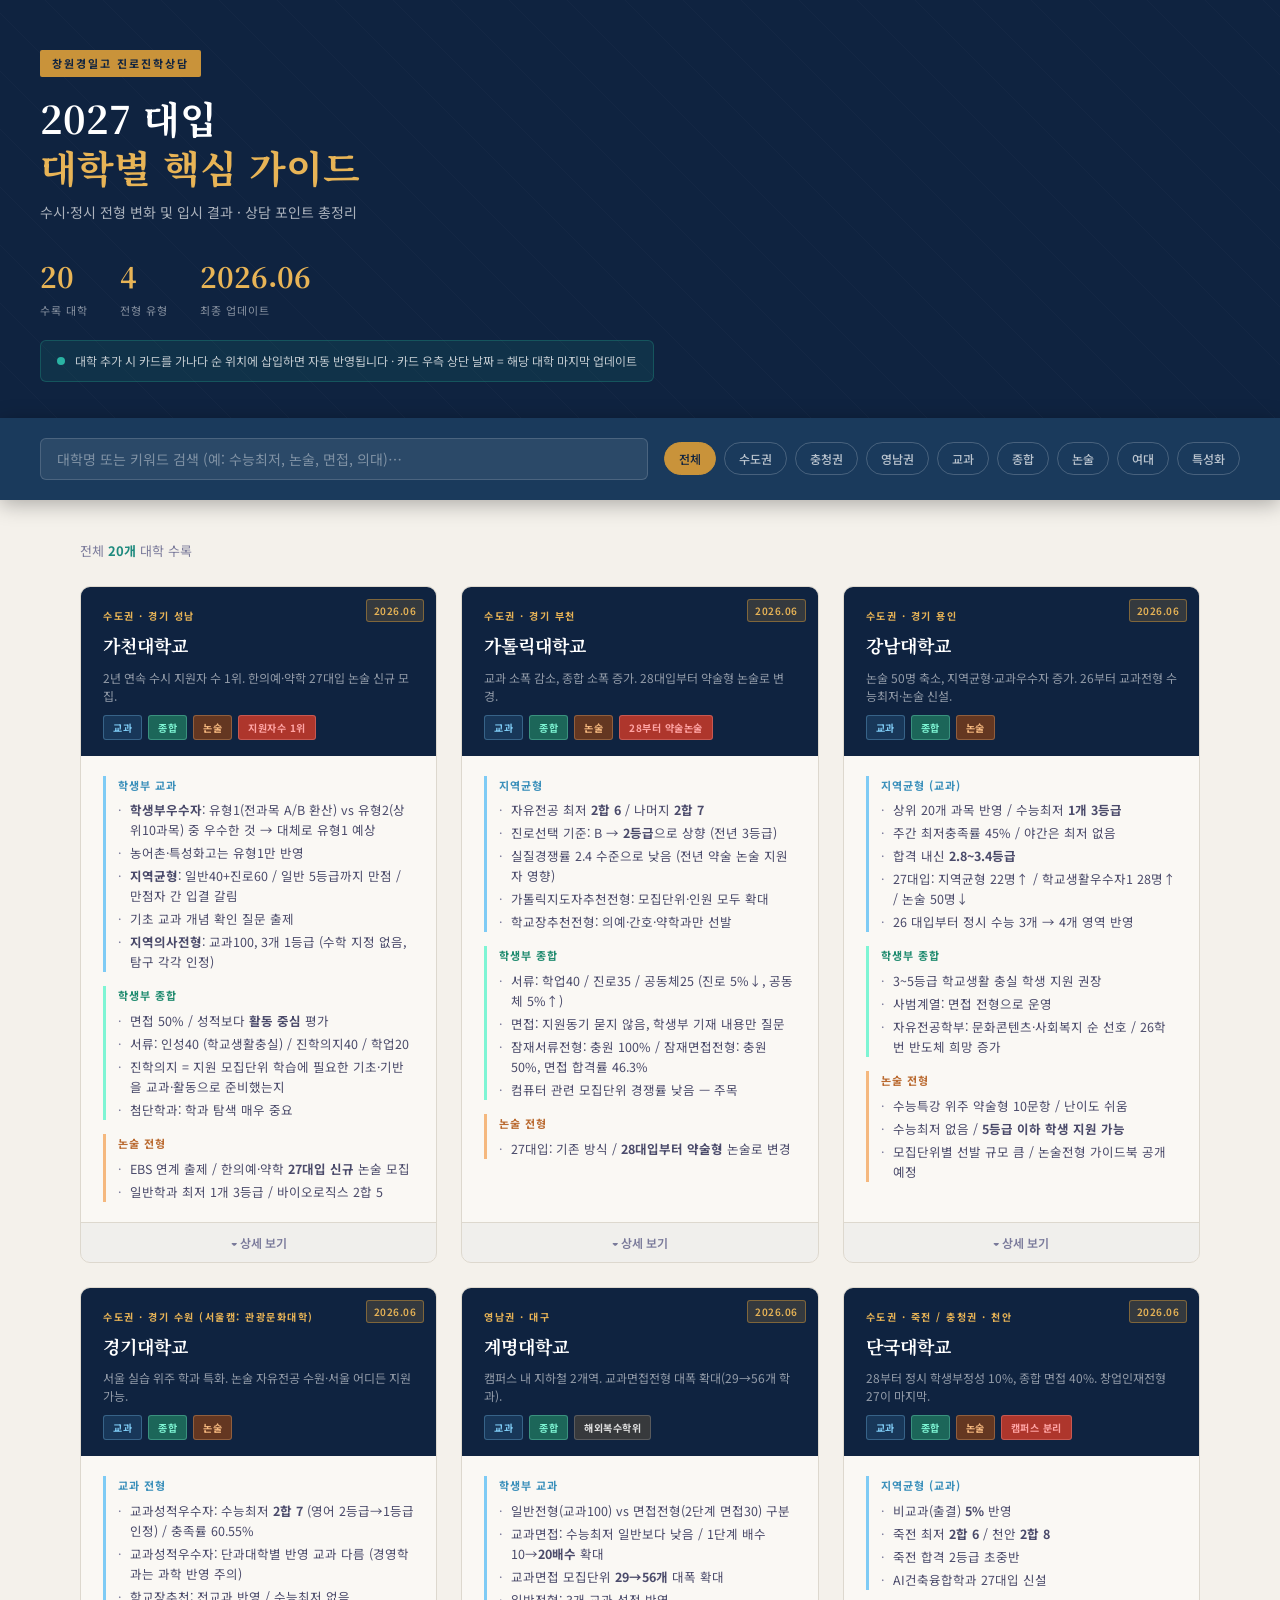
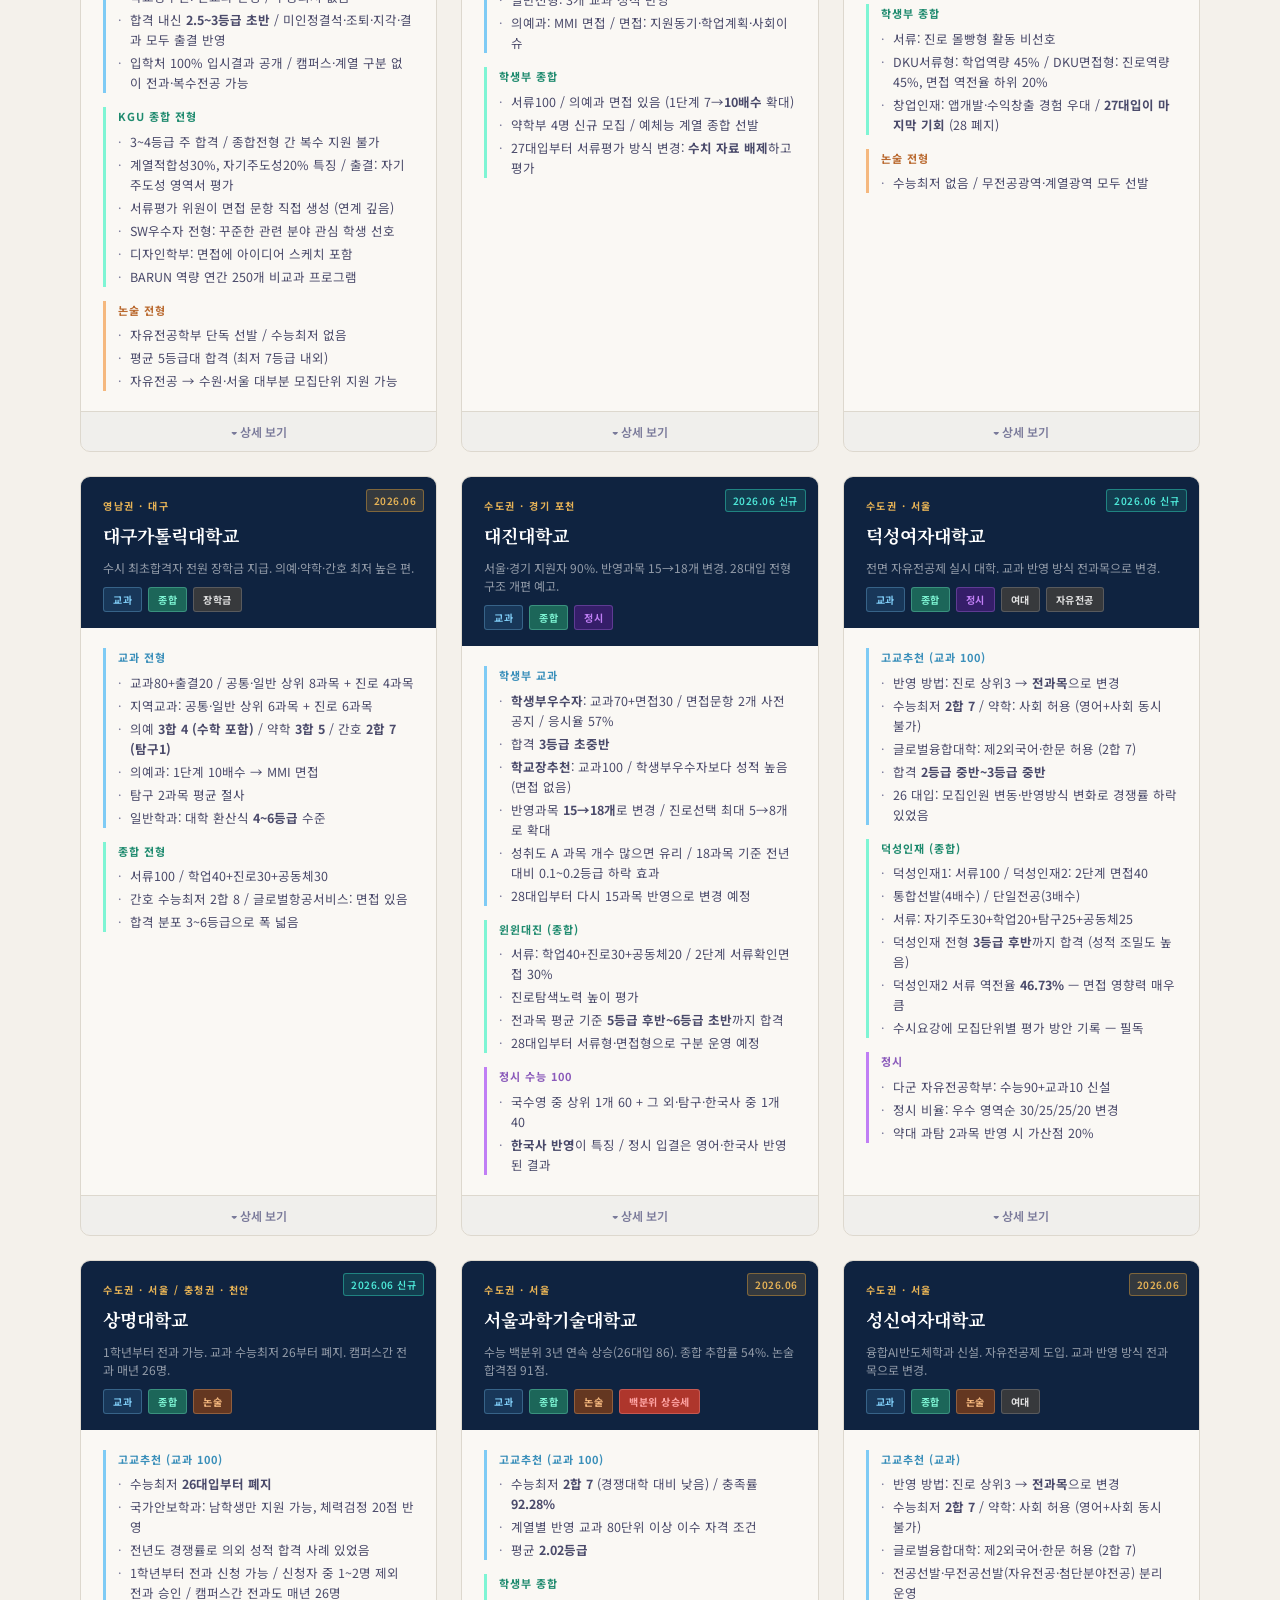
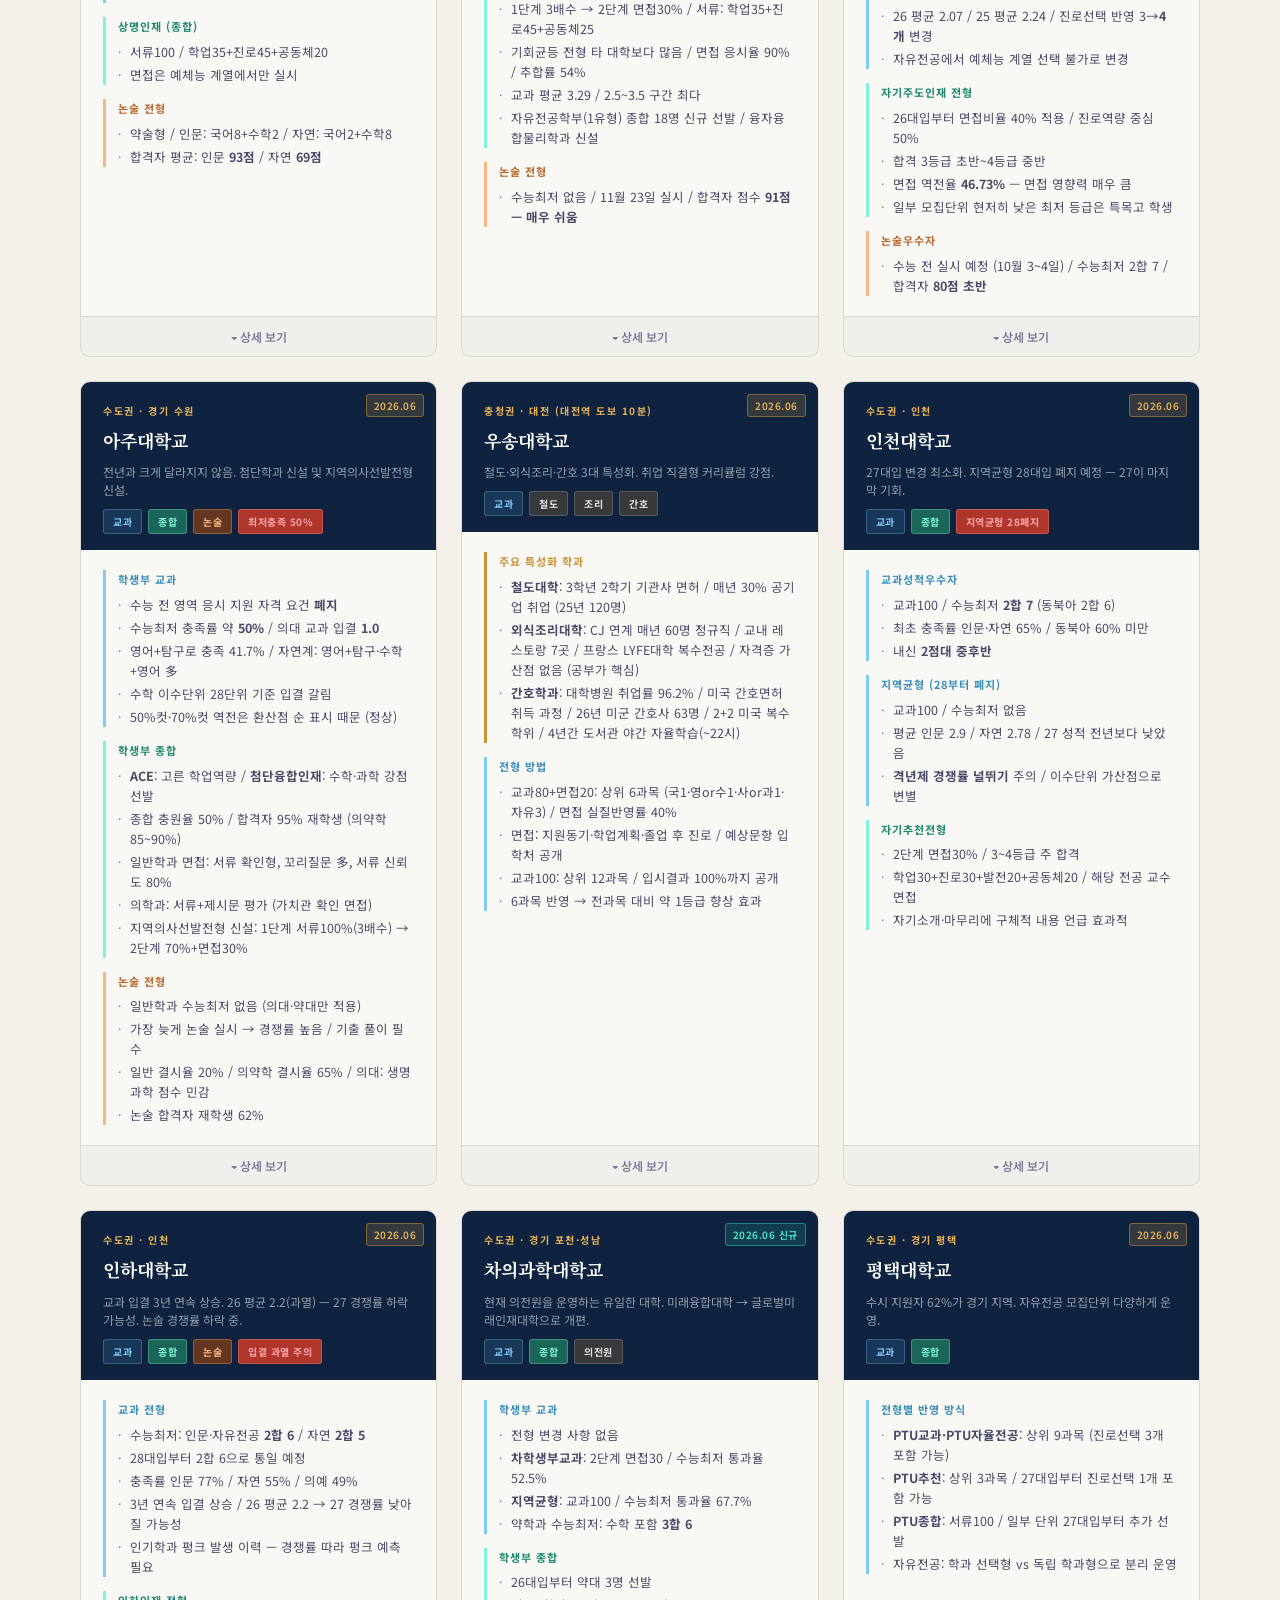
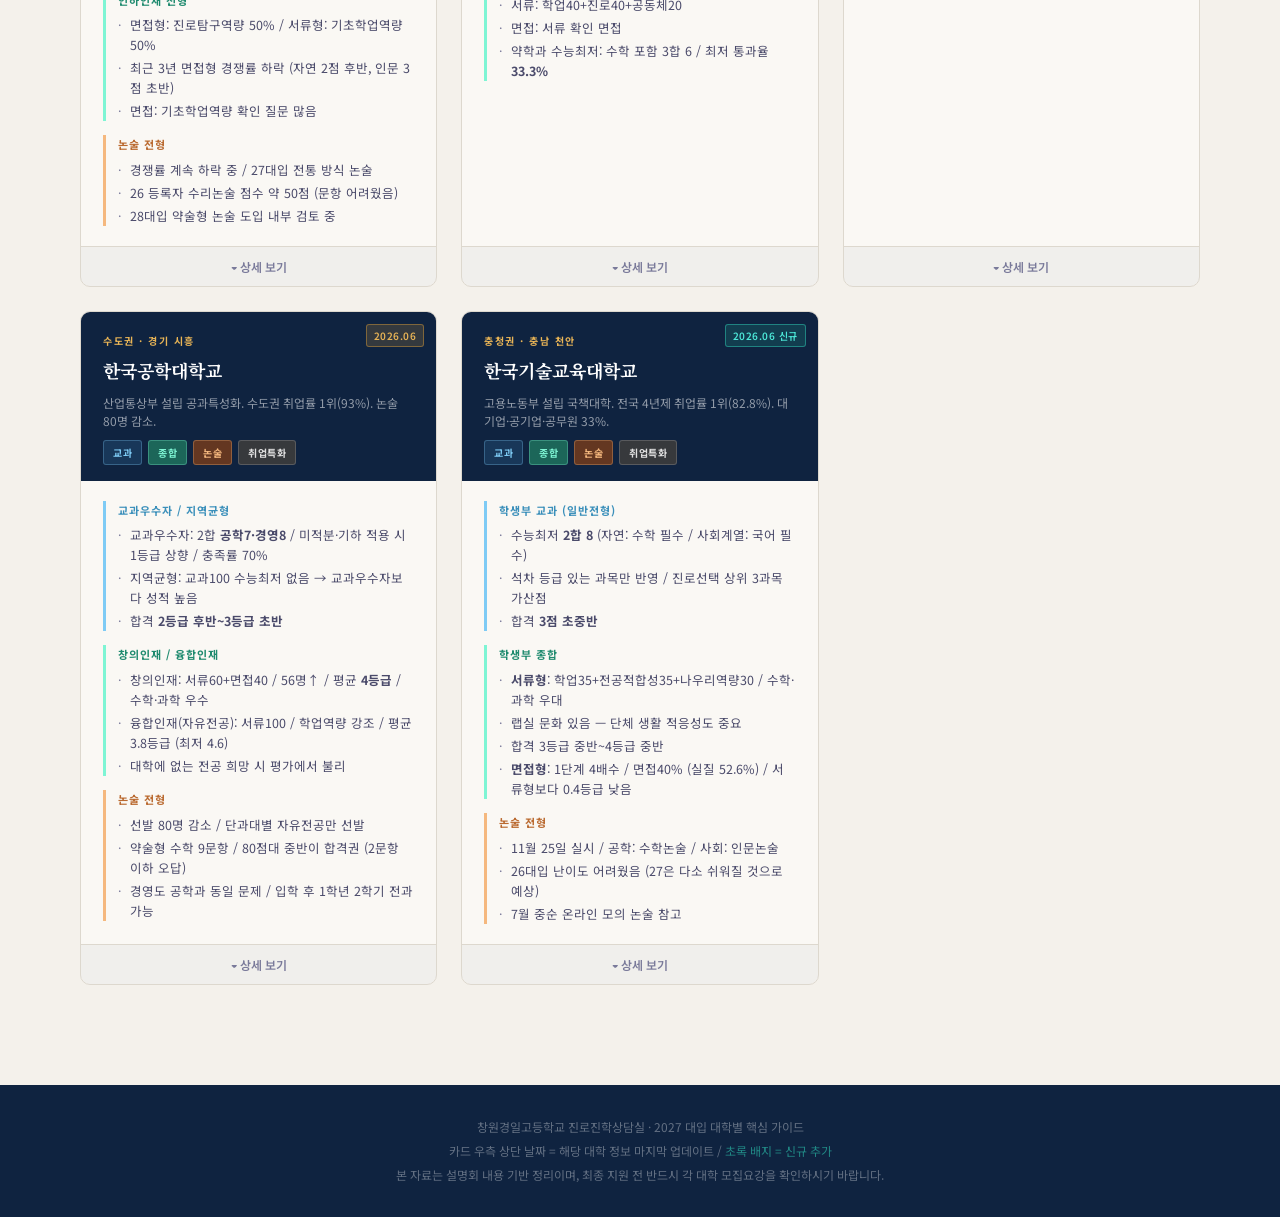
==== index.html @ 0bb97066 "Add files via upload" ====
<!DOCTYPE html>
<html lang="ko">
<head>
<meta charset="UTF-8">
<meta name="viewport" content="width=device-width, initial-scale=1.0">
<title>2027 대입 대학별 핵심 가이드</title>
<link rel="preconnect" href="https://fonts.googleapis.com">
<link href="https://fonts.googleapis.com/css2?family=Noto+Serif+KR:wght@400;600;700&family=Noto+Sans+KR:wght@300;400;500;700&display=swap" rel="stylesheet">
<style>
:root{--navy:#0f2340;--navy-mid:#1a3a5c;--teal:#1e8a7e;--teal-light:#2ab3a3;--gold:#c9933a;--gold-light:#e8b456;--bg:#f4f1eb;--bg-card:#faf8f4;--text:#1a1a2e;--text-sub:#4a4a6a;--text-muted:#7a7a9a;--border:#ddd8ce;--red:#c0392b;--green:#1a7a4e}
*,*::before,*::after{box-sizing:border-box;margin:0;padding:0}
body{font-family:'Noto Sans KR',sans-serif;background:var(--bg);color:var(--text);line-height:1.7;min-height:100vh}
header{background:var(--navy);padding:48px 40px 36px;position:relative;overflow:hidden}
header::before{content:'';position:absolute;inset:0;background:repeating-linear-gradient(45deg,transparent,transparent 40px,rgba(255,255,255,.02) 40px,rgba(255,255,255,.02) 41px)}
.header-inner{max-width:1200px;margin:0 auto;position:relative}
.header-badge{display:inline-block;background:var(--gold);color:var(--navy);font-size:11px;font-weight:700;letter-spacing:2px;text-transform:uppercase;padding:4px 12px;border-radius:2px;margin-bottom:16px}
header h1{font-family:'Noto Serif KR',serif;font-size:clamp(24px,4vw,38px);color:#fff;font-weight:700;line-height:1.3;margin-bottom:10px}
header h1 span{color:var(--gold-light)}
header p{color:rgba(255,255,255,.65);font-size:14px}
.header-stats{display:flex;gap:32px;margin-top:28px;flex-wrap:wrap}
.stat{display:flex;flex-direction:column}
.stat-num{font-family:'Noto Serif KR',serif;font-size:28px;font-weight:700;color:var(--gold-light)}
.stat-label{font-size:11px;color:rgba(255,255,255,.5);letter-spacing:1px}

/* update badge */
.update-notice{background:rgba(30,138,126,.15);border:1px solid rgba(30,138,126,.4);border-radius:6px;padding:10px 16px;margin-top:20px;display:inline-flex;align-items:center;gap:10px;font-size:12px;color:rgba(255,255,255,.75)}
.update-dot{width:8px;height:8px;border-radius:50%;background:var(--teal-light);animation:pulse 2s infinite}
@keyframes pulse{0%,100%{opacity:1}50%{opacity:.4}}

.controls{background:var(--navy-mid);padding:20px 40px;position:sticky;top:0;z-index:100;box-shadow:0 4px 20px rgba(0,0,0,.3)}
.controls-inner{max-width:1200px;margin:0 auto;display:flex;gap:16px;align-items:center;flex-wrap:wrap}
#searchInput{flex:1;min-width:200px;background:rgba(255,255,255,.08);border:1px solid rgba(255,255,255,.15);border-radius:6px;padding:10px 16px;color:#fff;font-size:14px;font-family:'Noto Sans KR',sans-serif;outline:none;transition:border-color .2s}
#searchInput::placeholder{color:rgba(255,255,255,.4)}
#searchInput:focus{border-color:var(--teal-light)}
.filter-group{display:flex;gap:8px;flex-wrap:wrap}
.filter-btn{padding:7px 14px;border-radius:20px;border:1px solid rgba(255,255,255,.2);background:transparent;color:rgba(255,255,255,.7);font-size:12px;font-weight:500;cursor:pointer;transition:all .2s;font-family:'Noto Sans KR',sans-serif}
.filter-btn:hover,.filter-btn.active{background:var(--teal);border-color:var(--teal);color:#fff}
.filter-btn[data-filter="전체"].active{background:var(--gold);border-color:var(--gold);color:var(--navy)}

.main{max-width:1200px;margin:0 auto;padding:40px}
.result-count{font-size:13px;color:var(--text-muted);margin-bottom:24px}
.result-count strong{color:var(--teal)}
.grid{display:grid;grid-template-columns:repeat(auto-fill,minmax(340px,1fr));gap:24px}

.card{background:var(--bg-card);border:1px solid var(--border);border-radius:10px;overflow:hidden;transition:transform .2s,box-shadow .2s;display:flex;flex-direction:column;position:relative}
.card:hover{transform:translateY(-3px);box-shadow:0 12px 40px rgba(15,35,64,.12)}

/* 업데이트 배지 */
.card-updated{position:absolute;top:12px;right:12px;background:rgba(201,147,58,.2);border:1px solid rgba(201,147,58,.5);border-radius:3px;padding:2px 7px;font-size:10px;color:var(--gold-light);font-weight:600;letter-spacing:.5px}
.card-updated.new{background:rgba(30,138,126,.25);border-color:rgba(42,179,163,.6);color:#4de8d8}

.card-header{background:var(--navy);padding:20px 22px 16px}
.card-region{font-size:10px;font-weight:700;letter-spacing:1.5px;text-transform:uppercase;color:var(--gold-light);margin-bottom:6px}
.card-title{font-family:'Noto Serif KR',serif;font-size:18px;font-weight:700;color:#fff;margin-bottom:8px}
.card-summary{font-size:12px;color:rgba(255,255,255,.55);line-height:1.5}
.card-tags{display:flex;gap:6px;flex-wrap:wrap;margin-top:10px}
.tag{font-size:10px;font-weight:700;padding:3px 9px;border-radius:3px;letter-spacing:.5px}
.tag.교과{background:rgba(26,58,92,.9);color:#7ecbf5;border:1px solid rgba(126,203,245,.3)}
.tag.종합{background:rgba(30,110,92,.9);color:#7ef5d4;border:1px solid rgba(126,245,212,.3)}
.tag.논술{background:rgba(110,58,30,.9);color:#f5b87e;border:1px solid rgba(245,184,126,.3)}
.tag.정시{background:rgba(58,30,110,.9);color:#c07ef5;border:1px solid rgba(192,126,245,.3)}
.tag.주의{background:rgba(192,57,43,.9);color:#ffa5a5;border:1px solid rgba(255,165,165,.3)}
.tag.특수{background:rgba(60,60,60,.9);color:#e0e0e0;border:1px solid rgba(224,224,224,.2)}

.card-body{padding:20px 22px;flex:1;display:flex;flex-direction:column;gap:14px}
.section-block{border-left:3px solid var(--border);padding-left:12px}
.section-block.교과{border-color:#7ecbf5}.section-block.종합{border-color:#7ef5d4}
.section-block.논술{border-color:#f5b87e}.section-block.특수{border-color:var(--gold)}
.section-block.정시{border-color:#c07ef5}
.section-title{font-size:11px;font-weight:700;letter-spacing:1px;text-transform:uppercase;color:var(--text-muted);margin-bottom:6px}
.section-block.교과 .section-title{color:#3a8fba}.section-block.종합 .section-title{color:#1e8a6e}
.section-block.논술 .section-title{color:#ba6a30}.section-block.특수 .section-title{color:var(--gold)}
.section-block.정시 .section-title{color:#8a5aba}
.section-items{list-style:none;display:flex;flex-direction:column;gap:3px}
.section-items li{font-size:12.5px;color:var(--text-sub);padding-left:12px;position:relative;line-height:1.6}
.section-items li::before{content:'·';position:absolute;left:0;color:var(--text-muted)}
.cutline-bar{background:rgba(15,35,64,.05);border-radius:6px;padding:10px 14px;display:flex;gap:12px;flex-wrap:wrap}
.cutline-item{display:flex;flex-direction:column}
.cutline-label{font-size:10px;color:var(--text-muted);font-weight:700;letter-spacing:.5px}
.cutline-val{font-size:13px;font-weight:700;color:var(--navy)}
.caution-box{background:rgba(192,57,43,.06);border:1px solid rgba(192,57,43,.2);border-radius:6px;padding:10px 12px;font-size:12px;color:var(--red);line-height:1.6}
.caution-box::before{content:'⚠ ';font-weight:700}
.point-box{background:rgba(30,138,126,.06);border:1px solid rgba(30,138,126,.2);border-radius:6px;padding:10px 12px;font-size:12px;color:var(--green);line-height:1.6}
.point-box::before{content:'★ ';font-weight:700}
.card-expand-btn{display:block;width:100%;background:rgba(15,35,64,.04);border:none;border-top:1px solid var(--border);padding:11px;font-size:12px;font-weight:600;color:var(--text-muted);cursor:pointer;text-align:center;transition:background .2s;font-family:'Noto Sans KR',sans-serif}
.card-expand-btn:hover{background:rgba(15,35,64,.08);color:var(--navy)}
.card-extra{display:none;padding:0 22px 20px}
.card-extra.open{display:block}
.hidden{display:none!important}
footer{margin-top:60px;background:var(--navy);padding:30px 40px;text-align:center;font-size:12px;color:rgba(255,255,255,.35);line-height:2}
@media(max-width:600px){header,.controls,.main{padding-left:20px;padding-right:20px}.grid{grid-template-columns:1fr}}
</style>
</head>
<body>
<header>
  <div class="header-inner">
    <div class="header-badge">창원경일고 진로진학상담</div>
    <h1>2027 대입<br><span>대학별 핵심 가이드</span></h1>
    <p>수시·정시 전형 변화 및 입시 결과 · 상담 포인트 총정리</p>
    <div class="header-stats">
      <div class="stat"><span class="stat-num" id="totalCount">20</span><span class="stat-label">수록 대학</span></div>
      <div class="stat"><span class="stat-num">4</span><span class="stat-label">전형 유형</span></div>
      <div class="stat"><span class="stat-num" id="lastUpdate">2026.06</span><span class="stat-label">최종 업데이트</span></div>
    </div>
    <div class="update-notice">
      <span class="update-dot"></span>
      대학 추가 시 카드를 가나다 순 위치에 삽입하면 자동 반영됩니다 · 카드 우측 상단 날짜 = 해당 대학 마지막 업데이트
    </div>
  </div>
</header>

<div class="controls">
  <div class="controls-inner">
    <input type="text" id="searchInput" placeholder="대학명 또는 키워드 검색 (예: 수능최저, 논술, 면접, 의대)…" oninput="filterCards()">
    <div class="filter-group">
      <button class="filter-btn active" data-filter="전체" onclick="setFilter('전체')">전체</button>
      <button class="filter-btn" data-filter="수도권" onclick="setFilter('수도권')">수도권</button>
      <button class="filter-btn" data-filter="충청권" onclick="setFilter('충청권')">충청권</button>
      <button class="filter-btn" data-filter="영남권" onclick="setFilter('영남권')">영남권</button>
      <button class="filter-btn" data-filter="교과" onclick="setFilter('교과')">교과</button>
      <button class="filter-btn" data-filter="종합" onclick="setFilter('종합')">종합</button>
      <button class="filter-btn" data-filter="논술" onclick="setFilter('논술')">논술</button>
      <button class="filter-btn" data-filter="여대" onclick="setFilter('여대')">여대</button>
      <button class="filter-btn" data-filter="특수" onclick="setFilter('특수')">특성화</button>
    </div>
  </div>
</div>

<div class="main">
  <p class="result-count" id="resultCount"></p>
  <div class="grid" id="cardGrid">

<!-- 가나다 순 정렬 -->

<!-- 가천대학교 -->
<div class="card" data-region="수도권" data-tags="교과 종합 논술">
  <div class="card-updated">2026.06</div>
  <div class="card-header">
    <div class="card-region">수도권 · 경기 성남</div>
    <div class="card-title">가천대학교</div>
    <div class="card-summary">2년 연속 수시 지원자 수 1위. 한의예·약학 27대입 논술 신규 모집.</div>
    <div class="card-tags">
      <span class="tag 교과">교과</span><span class="tag 종합">종합</span><span class="tag 논술">논술</span>
      <span class="tag 주의">지원자수 1위</span>
    </div>
  </div>
  <div class="card-body">
    <div class="section-block 교과">
      <div class="section-title">학생부 교과</div>
      <ul class="section-items">
        <li><strong>학생부우수자</strong>: 유형1(전과목 A/B 환산) vs 유형2(상위10과목) 중 우수한 것 → 대체로 유형1 예상</li>
        <li>농어촌·특성화고는 유형1만 반영</li>
        <li><strong>지역균형</strong>: 일반40+진로60 / 일반 5등급까지 만점 / 만점자 간 입결 갈림</li>
        <li>기초 교과 개념 확인 질문 출제</li>
        <li><strong>지역의사전형</strong>: 교과100, 3개 1등급 (수학 지정 없음, 탐구 각각 인정)</li>
      </ul>
    </div>
    <div class="section-block 종합">
      <div class="section-title">학생부 종합</div>
      <ul class="section-items">
        <li>면접 50% / 성적보다 <strong>활동 중심</strong> 평가</li>
        <li>서류: 인성40 (학교생활충실) / 진학의지40 / 학업20</li>
        <li>진학의지 = 지원 모집단위 학습에 필요한 기초·기반을 교과·활동으로 준비했는지</li>
        <li>첨단학과: 학과 탐색 매우 중요</li>
      </ul>
    </div>
    <div class="section-block 논술">
      <div class="section-title">논술 전형</div>
      <ul class="section-items">
        <li>EBS 연계 출제 / 한의예·약학 <strong>27대입 신규</strong> 논술 모집</li>
        <li>일반학과 최저 1개 3등급 / 바이오로직스 2합 5</li>
      </ul>
    </div>
  </div>
  <div class="card-extra" id="extra-gachon">
    <div class="caution-box">지역균형 만점자 구간에서 추가 변별. 한의예·약학 논술 첫 시행 연도 — 지원 전략 신중히.</div>
  </div>
  <button class="card-expand-btn" onclick="toggleExtra('extra-gachon',this)">▾ 상세 보기</button>
</div>

<!-- 가톨릭대학교 -->
<div class="card" data-region="수도권" data-tags="교과 종합 논술">
  <div class="card-updated">2026.06</div>
  <div class="card-header">
    <div class="card-region">수도권 · 경기 부천</div>
    <div class="card-title">가톨릭대학교</div>
    <div class="card-summary">교과 소폭 감소, 종합 소폭 증가. 28대입부터 약술형 논술로 변경.</div>
    <div class="card-tags">
      <span class="tag 교과">교과</span><span class="tag 종합">종합</span><span class="tag 논술">논술</span>
      <span class="tag 주의">28부터 약술논술</span>
    </div>
  </div>
  <div class="card-body">
    <div class="section-block 교과">
      <div class="section-title">지역균형</div>
      <ul class="section-items">
        <li>자유전공 최저 <strong>2합 6</strong> / 나머지 <strong>2합 7</strong></li>
        <li>진로선택 기준: B → <strong>2등급</strong>으로 상향 (전년 3등급)</li>
        <li>실질경쟁률 2.4 수준으로 낮음 (전년 약술 논술 지원자 영향)</li>
        <li>가톨릭지도자추천전형: 모집단위·인원 모두 확대</li>
        <li>학교장추천전형: 의예·간호·약학과만 선발</li>
      </ul>
    </div>
    <div class="section-block 종합">
      <div class="section-title">학생부 종합</div>
      <ul class="section-items">
        <li>서류: 학업40 / 진로35 / 공동체25 (진로 5%↓, 공동체 5%↑)</li>
        <li>면접: 지원동기 묻지 않음, 학생부 기재 내용만 질문</li>
        <li>잠재서류전형: 충원 100% / 잠재면접전형: 충원 50%, 면접 합격률 46.3%</li>
        <li>컴퓨터 관련 모집단위 경쟁률 낮음 — 주목</li>
      </ul>
    </div>
    <div class="section-block 논술">
      <div class="section-title">논술 전형</div>
      <ul class="section-items">
        <li>27대입: 기존 방식 / <strong>28대입부터 약술형</strong> 논술로 변경</li>
      </ul>
    </div>
  </div>
  <div class="card-extra" id="extra-catholic">
    <div class="cutline-bar">
      <div class="cutline-item"><span class="cutline-label">의예 면접 합격률</span><span class="cutline-val">80%</span></div>
      <div class="cutline-item"><span class="cutline-label">약학 면접 합격률</span><span class="cutline-val">69%</span></div>
      <div class="cutline-item"><span class="cutline-label">간호 면접 합격률</span><span class="cutline-val">40%</span></div>
    </div>
    <div style="height:8px"></div>
    <div class="caution-box">자연계 전년도 의외 결과 모집단위 있음 → 27대입 경쟁률 상승 가능성. 홈페이지에 전년도 입시결과 자료집 참고.</div>
  </div>
  <button class="card-expand-btn" onclick="toggleExtra('extra-catholic',this)">▾ 상세 보기</button>
</div>

<!-- 강남대학교 -->
<div class="card" data-region="수도권" data-tags="교과 종합 논술">
  <div class="card-updated">2026.06</div>
  <div class="card-header">
    <div class="card-region">수도권 · 경기 용인</div>
    <div class="card-title">강남대학교</div>
    <div class="card-summary">논술 50명 축소, 지역균형·교과우수자 증가. 26부터 교과전형 수능최저·논술 신설.</div>
    <div class="card-tags">
      <span class="tag 교과">교과</span><span class="tag 종합">종합</span><span class="tag 논술">논술</span>
    </div>
  </div>
  <div class="card-body">
    <div class="section-block 교과">
      <div class="section-title">지역균형 (교과)</div>
      <ul class="section-items">
        <li>상위 20개 과목 반영 / 수능최저 <strong>1개 3등급</strong></li>
        <li>주간 최저충족률 45% / 야간은 최저 없음</li>
        <li>합격 내신 <strong>2.8~3.4등급</strong></li>
        <li>27대입: 지역균형 22명↑ / 학교생활우수자1 28명↑ / 논술 50명↓</li>
        <li>26 대입부터 정시 수능 3개 → 4개 영역 반영</li>
      </ul>
    </div>
    <div class="section-block 종합">
      <div class="section-title">학생부 종합</div>
      <ul class="section-items">
        <li>3~5등급 학교생활 충실 학생 지원 권장</li>
        <li>사범계열: 면접 전형으로 운영</li>
        <li>자유전공학부: 문화콘텐츠·사회복지 순 선호 / 26학번 반도체 희망 증가</li>
      </ul>
    </div>
    <div class="section-block 논술">
      <div class="section-title">논술 전형</div>
      <ul class="section-items">
        <li>수능특강 위주 약술형 10문항 / 난이도 쉬움</li>
        <li>수능최저 없음 / <strong>5등급 이하 학생 지원 가능</strong></li>
        <li>모집단위별 선발 규모 큼 / 논술전형 가이드북 공개 예정</li>
      </ul>
    </div>
  </div>
  <div class="card-extra" id="extra-kangnam">
    <div class="cutline-bar">
      <div class="cutline-item"><span class="cutline-label">지역균형</span><span class="cutline-val">2.8~3.4</span></div>
      <div class="cutline-item"><span class="cutline-label">종합</span><span class="cutline-val">3~5등급</span></div>
      <div class="cutline-item"><span class="cutline-label">논술</span><span class="cutline-val">5등급↓ 가능</span></div>
    </div>
  </div>
  <button class="card-expand-btn" onclick="toggleExtra('extra-kangnam',this)">▾ 상세 보기</button>
</div>

<!-- 경기대학교 -->
<div class="card" data-region="수도권" data-tags="교과 종합 논술">
  <div class="card-updated">2026.06</div>
  <div class="card-header">
    <div class="card-region">수도권 · 경기 수원 (서울캠: 관광문화대학)</div>
    <div class="card-title">경기대학교</div>
    <div class="card-summary">서울 실습 위주 학과 특화. 논술 자유전공 수원·서울 어디든 지원 가능.</div>
    <div class="card-tags">
      <span class="tag 교과">교과</span><span class="tag 종합">종합</span><span class="tag 논술">논술</span>
    </div>
  </div>
  <div class="card-body">
    <div class="section-block 교과">
      <div class="section-title">교과 전형</div>
      <ul class="section-items">
        <li>교과성적우수자: 수능최저 <strong>2합 7</strong> (영어 2등급→1등급 인정) / 충족률 60.55%</li>
        <li>교과성적우수자: 단과대학별 반영 교과 다름 (경영학과는 과학 반영 주의)</li>
        <li>학교장추천: 전교과 반영 / 수능최저 없음</li>
        <li>합격 내신 <strong>2.5~3등급 초반</strong> / 미인정결석·조퇴·지각·결과 모두 출결 반영</li>
        <li>입학처 100% 입시결과 공개 / 캠퍼스·계열 구분 없이 전과·복수전공 가능</li>
      </ul>
    </div>
    <div class="section-block 종합">
      <div class="section-title">KGU 종합 전형</div>
      <ul class="section-items">
        <li>3~4등급 주 합격 / 종합전형 간 복수 지원 불가</li>
        <li>계열적합성30%, 자기주도성20% 특징 / 출결: 자기주도성 영역서 평가</li>
        <li>서류평가 위원이 면접 문항 직접 생성 (연계 깊음)</li>
        <li>SW우수자 전형: 꾸준한 관련 분야 관심 학생 선호</li>
        <li>디자인학부: 면접에 아이디어 스케치 포함</li>
        <li>BARUN 역량 연간 250개 비교과 프로그램</li>
      </ul>
    </div>
    <div class="section-block 논술">
      <div class="section-title">논술 전형</div>
      <ul class="section-items">
        <li>자유전공학부 단독 선발 / 수능최저 없음</li>
        <li>평균 5등급대 합격 (최저 7등급 내외)</li>
        <li>자유전공 → 수원·서울 대부분 모집단위 지원 가능</li>
      </ul>
    </div>
  </div>
  <div class="card-extra" id="extra-gyeonggi">
    <div class="caution-box">전년도 화학과 4.3등급 합격 발생 → 27대입 경쟁률 상승 예상.</div>
  </div>
  <button class="card-expand-btn" onclick="toggleExtra('extra-gyeonggi',this)">▾ 상세 보기</button>
</div>

<!-- 계명대학교 -->
<div class="card" data-region="영남권" data-tags="교과 종합">
  <div class="card-updated">2026.06</div>
  <div class="card-header">
    <div class="card-region">영남권 · 대구</div>
    <div class="card-title">계명대학교</div>
    <div class="card-summary">캠퍼스 내 지하철 2개역. 교과면접전형 대폭 확대(29→56개 학과).</div>
    <div class="card-tags">
      <span class="tag 교과">교과</span><span class="tag 종합">종합</span><span class="tag 특수">해외복수학위</span>
    </div>
  </div>
  <div class="card-body">
    <div class="section-block 교과">
      <div class="section-title">학생부 교과</div>
      <ul class="section-items">
        <li>일반전형(교과100) vs 면접전형(2단계 면접30) 구분</li>
        <li>교과면접: 수능최저 일반보다 낮음 / 1단계 배수 10→<strong>20배수</strong> 확대</li>
        <li>교과면접 모집단위 <strong>29→56개</strong> 대폭 확대</li>
        <li>일반전형: 3개 교과 성적 반영</li>
        <li>의예과: MMI 면접 / 면접: 지원동기·학업계획·사회이슈</li>
      </ul>
    </div>
    <div class="section-block 종합">
      <div class="section-title">학생부 종합</div>
      <ul class="section-items">
        <li>서류100 / 의예과 면접 있음 (1단계 7→<strong>10배수</strong> 확대)</li>
        <li>약학부 4명 신규 모집 / 예체능 계열 종합 선발</li>
        <li>27대입부터 서류평가 방식 변경: <strong>수치 자료 배제</strong>하고 평가</li>
      </ul>
    </div>
  </div>
  <div class="card-extra" id="extra-keimyung">
    <div class="point-box">기계공학과 Auburn대(미) 3+2 공동학위. 디지펜공학과 닌텐도 설립 대학 복수학위(2.5+2년). 한문교육과 임용합격률 1위. 경찰행정학과 25년 간부후보생 6명·경찰공무원 58명 합격. 1학년 2학기부터 전과(70여개, 경쟁률 1:1 미만).</div>
    <div style="height:8px"></div>
    <div class="caution-box">27대입부터 서류평가 수치 자료 배제 방식 — 정성평가 비중 상승.</div>
  </div>
  <button class="card-expand-btn" onclick="toggleExtra('extra-keimyung',this)">▾ 상세 보기</button>
</div>

<!-- 단국대학교 -->
<div class="card" data-region="수도권" data-tags="교과 종합 논술">
  <div class="card-updated">2026.06</div>
  <div class="card-header">
    <div class="card-region">수도권 · 죽전 / 충청권 · 천안</div>
    <div class="card-title">단국대학교</div>
    <div class="card-summary">28부터 정시 학생부정성 10%, 종합 면접 40%. 창업인재전형 27이 마지막.</div>
    <div class="card-tags">
      <span class="tag 교과">교과</span><span class="tag 종합">종합</span><span class="tag 논술">논술</span>
      <span class="tag 주의">캠퍼스 분리</span>
    </div>
  </div>
  <div class="card-body">
    <div class="section-block 교과">
      <div class="section-title">지역균형 (교과)</div>
      <ul class="section-items">
        <li>비교과(출결) <strong>5%</strong> 반영</li>
        <li>죽전 최저 <strong>2합 6</strong> / 천안 <strong>2합 8</strong></li>
        <li>죽전 합격 2등급 초중반</li>
        <li>AI건축융합학과 27대입 신설</li>
      </ul>
    </div>
    <div class="section-block 종합">
      <div class="section-title">학생부 종합</div>
      <ul class="section-items">
        <li>서류: 진로 몰빵형 활동 비선호</li>
        <li>DKU서류형: 학업역량 45% / DKU면접형: 진로역량 45%, 면접 역전율 하위 20%</li>
        <li>창업인재: 앱개발·수익창출 경험 우대 / <strong>27대입이 마지막 기회</strong> (28 폐지)</li>
      </ul>
    </div>
    <div class="section-block 논술">
      <div class="section-title">논술 전형</div>
      <ul class="section-items">
        <li>수능최저 없음 / 무전공광역·계열광역 모두 선발</li>
      </ul>
    </div>
  </div>
  <div class="card-extra" id="extra-dankook">
    <div class="caution-box">죽전·천안 모집단위 분포 다름. 28부터 정시 학생부정성 10% 도입. 프리무스국제대학: 4년 전과목 영어 수업.</div>
    <div style="height:8px"></div>
    <div class="point-box">한국외대 다음으로 다양한 외국학 전공. 디즈니 인턴십 프로그램. 창업 경험 학생은 창업인재 전형 반드시 검토 (27이 마지막). 천안캠 코스메디컬소재학과 = 화장품공학.</div>
  </div>
  <button class="card-expand-btn" onclick="toggleExtra('extra-dankook',this)">▾ 상세 보기</button>
</div>

<!-- 대구가톨릭대학교 -->
<div class="card" data-region="영남권" data-tags="교과 종합">
  <div class="card-updated">2026.06</div>
  <div class="card-header">
    <div class="card-region">영남권 · 대구</div>
    <div class="card-title">대구가톨릭대학교</div>
    <div class="card-summary">수시 최초합격자 전원 장학금 지급. 의예·약학·간호 최저 높은 편.</div>
    <div class="card-tags">
      <span class="tag 교과">교과</span><span class="tag 종합">종합</span><span class="tag 특수">장학금</span>
    </div>
  </div>
  <div class="card-body">
    <div class="section-block 교과">
      <div class="section-title">교과 전형</div>
      <ul class="section-items">
        <li>교과80+출결20 / 공통·일반 상위 8과목 + 진로 4과목</li>
        <li>지역교과: 공통·일반 상위 6과목 + 진로 6과목</li>
        <li>의예 <strong>3합 4 (수학 포함)</strong> / 약학 <strong>3합 5</strong> / 간호 <strong>2합 7 (탐구1)</strong></li>
        <li>의예과: 1단계 10배수 → MMI 면접</li>
        <li>탐구 2과목 평균 절사</li>
        <li>일반학과: 대학 환산식 <strong>4~6등급</strong> 수준</li>
      </ul>
    </div>
    <div class="section-block 종합">
      <div class="section-title">종합 전형</div>
      <ul class="section-items">
        <li>서류100 / 학업40+진로30+공동체30</li>
        <li>간호 수능최저 2합 8 / 글로벌항공서비스: 면접 있음</li>
        <li>합격 분포 3~6등급으로 폭 넓음</li>
      </ul>
    </div>
  </div>
  <div class="card-extra" id="extra-dgcu">
    <div class="point-box">수시 최초합격자 전원 장학금: 인문 100만원 / 자연·예체능 150만원. 자격증·동아리·방과후 포인트 → 장학금 환산 제도 별도 운영.</div>
    <div style="height:8px"></div>
    <div class="caution-box">탐구 2과목 평균 절사. 의예 수학 필수 포함. 간호 최저 2합 8 — 타 대학 대비 높은 편.</div>
  </div>
  <button class="card-expand-btn" onclick="toggleExtra('extra-dgcu',this)">▾ 상세 보기</button>
</div>

<!-- 대진대학교 -->
<div class="card" data-region="수도권" data-tags="교과 종합 정시">
  <div class="card-updated new">2026.06 신규</div>
  <div class="card-header">
    <div class="card-region">수도권 · 경기 포천</div>
    <div class="card-title">대진대학교</div>
    <div class="card-summary">서울·경기 지원자 90%. 반영과목 15→18개 변경. 28대입 전형 구조 개편 예고.</div>
    <div class="card-tags">
      <span class="tag 교과">교과</span><span class="tag 종합">종합</span><span class="tag 정시">정시</span>
    </div>
  </div>
  <div class="card-body">
    <div class="section-block 교과">
      <div class="section-title">학생부 교과</div>
      <ul class="section-items">
        <li><strong>학생부우수자</strong>: 교과70+면접30 / 면접문항 2개 사전 공지 / 응시율 57%</li>
        <li>합격 <strong>3등급 초중반</strong></li>
        <li><strong>학교장추천</strong>: 교과100 / 학생부우수자보다 성적 높음 (면접 없음)</li>
        <li>반영과목 <strong>15→18개</strong>로 변경 / 진로선택 최대 5→8개로 확대</li>
        <li>성취도 A 과목 개수 많으면 유리 / 18과목 기준 전년 대비 0.1~0.2등급 하락 효과</li>
        <li>28대입부터 다시 15과목 반영으로 변경 예정</li>
      </ul>
    </div>
    <div class="section-block 종합">
      <div class="section-title">윈윈대진 (종합)</div>
      <ul class="section-items">
        <li>서류: 학업40+진로30+공동체20 / 2단계 서류확인면접 30%</li>
        <li>진로탐색노력 높이 평가</li>
        <li>전과목 평균 기준 <strong>5등급 후반~6등급 초반</strong>까지 합격</li>
        <li>28대입부터 서류형·면접형으로 구분 운영 예정</li>
      </ul>
    </div>
    <div class="section-block 정시">
      <div class="section-title">정시 수능 100</div>
      <ul class="section-items">
        <li>국수영 중 상위 1개 60 + 그 외·탐구·한국사 중 1개 40</li>
        <li><strong>한국사 반영</strong>이 특징 / 정시 입결은 영어·한국사 반영된 결과</li>
      </ul>
    </div>
  </div>
  <div class="card-extra" id="extra-daejin">
    <div class="caution-box">실용음악학과 폐지. 여러 학과 구조 개편 있음. 교내 순환버스 운영(캠퍼스 넓음).</div>
  </div>
  <button class="card-expand-btn" onclick="toggleExtra('extra-daejin',this)">▾ 상세 보기</button>
</div>

<!-- 덕성여대 -->
<div class="card" data-region="수도권" data-tags="교과 종합 정시 여대">
  <div class="card-updated new">2026.06 신규</div>
  <div class="card-header">
    <div class="card-region">수도권 · 서울</div>
    <div class="card-title">덕성여자대학교</div>
    <div class="card-summary">전면 자유전공제 실시 대학. 교과 반영 방식 전과목으로 변경.</div>
    <div class="card-tags">
      <span class="tag 교과">교과</span><span class="tag 종합">종합</span><span class="tag 정시">정시</span>
      <span class="tag 특수">여대</span><span class="tag 특수">자유전공</span>
    </div>
  </div>
  <div class="card-body">
    <div class="section-block 교과">
      <div class="section-title">고교추천 (교과 100)</div>
      <ul class="section-items">
        <li>반영 방법: 진로 상위3 → <strong>전과목</strong>으로 변경</li>
        <li>수능최저 <strong>2합 7</strong> / 약학: 사회 허용 (영어+사회 동시 불가)</li>
        <li>글로벌융합대학: 제2외국어·한문 허용 (2합 7)</li>
        <li>합격 <strong>2등급 중반~3등급 중반</strong></li>
        <li>26 대입: 모집인원 변동·반영방식 변화로 경쟁률 하락 있었음</li>
      </ul>
    </div>
    <div class="section-block 종합">
      <div class="section-title">덕성인재 (종합)</div>
      <ul class="section-items">
        <li>덕성인재1: 서류100 / 덕성인재2: 2단계 면접40</li>
        <li>통합선발(4배수) / 단일전공(3배수)</li>
        <li>서류: 자기주도30+학업20+탐구25+공동체25</li>
        <li>덕성인재 전형 <strong>3등급 후반</strong>까지 합격 (성적 조밀도 높음)</li>
        <li>덕성인재2 서류 역전율 <strong>46.73%</strong> — 면접 영향력 매우 큼</li>
        <li>수시요강에 모집단위별 평가 방안 기록 — 필독</li>
      </ul>
    </div>
    <div class="section-block 정시">
      <div class="section-title">정시</div>
      <ul class="section-items">
        <li>다군 자유전공학부: 수능90+교과10 신설</li>
        <li>정시 비율: 우수 영역순 30/25/25/20 변경</li>
        <li>약대 과탐 2과목 반영 시 가산점 20%</li>
      </ul>
    </div>
  </div>
  <div class="card-extra" id="extra-duksung">
    <div class="caution-box">전면 자유전공제 대학 — 모집단위별 평가 방안 다름. 개별 학과 입결 참고 어려울 수 있음.</div>
  </div>
  <button class="card-expand-btn" onclick="toggleExtra('extra-duksung',this)">▾ 상세 보기</button>
</div>

<!-- 상명대학교 -->
<div class="card" data-region="수도권" data-tags="교과 종합 논술">
  <div class="card-updated new">2026.06 신규</div>
  <div class="card-header">
    <div class="card-region">수도권 · 서울 / 충청권 · 천안</div>
    <div class="card-title">상명대학교</div>
    <div class="card-summary">1학년부터 전과 가능. 교과 수능최저 26부터 폐지. 캠퍼스간 전과 매년 26명.</div>
    <div class="card-tags">
      <span class="tag 교과">교과</span><span class="tag 종합">종합</span><span class="tag 논술">논술</span>
    </div>
  </div>
  <div class="card-body">
    <div class="section-block 교과">
      <div class="section-title">고교추천 (교과 100)</div>
      <ul class="section-items">
        <li>수능최저 <strong>26대입부터 폐지</strong></li>
        <li>국가안보학과: 남학생만 지원 가능, 체력검정 20점 반영</li>
        <li>전년도 경쟁률로 의외 성적 합격 사례 있었음</li>
        <li>1학년부터 전과 신청 가능 / 신청자 중 1~2명 제외 전과 승인 / 캠퍼스간 전과도 매년 26명</li>
      </ul>
    </div>
    <div class="section-block 종합">
      <div class="section-title">상명인재 (종합)</div>
      <ul class="section-items">
        <li>서류100 / 학업35+진로45+공동체20</li>
        <li>면접은 예체능 계열에서만 실시</li>
      </ul>
    </div>
    <div class="section-block 논술">
      <div class="section-title">논술 전형</div>
      <ul class="section-items">
        <li>약술형 / 인문: 국어8+수학2 / 자연: 국어2+수학8</li>
        <li>합격자 평균: 인문 <strong>93점</strong> / 자연 <strong>69점</strong></li>
      </ul>
    </div>
  </div>
  <div class="card-extra" id="extra-sangmyung">
    <div class="point-box">서울캠 27대입: 핀테크·빅데이터융합·스마트생산 → 데이터과학전공으로 통합 선발. 천안캠 정통신학과·AI반도체학과 명칭 변경.</div>
  </div>
  <button class="card-expand-btn" onclick="toggleExtra('extra-sangmyung',this)">▾ 상세 보기</button>
</div>

<!-- 서울과학기술대학교 -->
<div class="card" data-region="수도권" data-tags="교과 종합 논술">
  <div class="card-updated">2026.06</div>
  <div class="card-header">
    <div class="card-region">수도권 · 서울</div>
    <div class="card-title">서울과학기술대학교</div>
    <div class="card-summary">수능 백분위 3년 연속 상승(26대입 86). 종합 추합률 54%. 논술 합격점 91점.</div>
    <div class="card-tags">
      <span class="tag 교과">교과</span><span class="tag 종합">종합</span><span class="tag 논술">논술</span>
      <span class="tag 주의">백분위 상승세</span>
    </div>
  </div>
  <div class="card-body">
    <div class="section-block 교과">
      <div class="section-title">고교추천 (교과 100)</div>
      <ul class="section-items">
        <li>수능최저 <strong>2합 7</strong> (경쟁대학 대비 낮음) / 충족률 <strong>92.28%</strong></li>
        <li>계열별 반영 교과 80단위 이상 이수 자격 조건</li>
        <li>평균 <strong>2.02등급</strong></li>
      </ul>
    </div>
    <div class="section-block 종합">
      <div class="section-title">학생부 종합</div>
      <ul class="section-items">
        <li>1단계 3배수 → 2단계 면접30% / 서류: 학업35+진로45+공동체25</li>
        <li>기회균등 전형 타 대학보다 많음 / 면접 응시율 90% / 추합률 54%</li>
        <li>교과 평균 3.29 / 2.5~3.5 구간 최다</li>
        <li>자유전공학부(1유형) 종합 18명 신규 선발 / 융자융합물리학과 신설</li>
      </ul>
    </div>
    <div class="section-block 논술">
      <div class="section-title">논술 전형</div>
      <ul class="section-items">
        <li>수능최저 없음 / 11월 23일 실시 / 합격자 점수 <strong>91점 — 매우 쉬움</strong></li>
      </ul>
    </div>
  </div>
  <div class="card-extra" id="extra-seoultech">
    <div class="cutline-bar">
      <div class="cutline-item"><span class="cutline-label">수능 백분위</span><span class="cutline-val">86 (26대입)</span></div>
      <div class="cutline-item"><span class="cutline-label">교과 평균</span><span class="cutline-val">2.02등급</span></div>
      <div class="cutline-item"><span class="cutline-label">종합 평균</span><span class="cutline-val">3.29등급</span></div>
    </div>
    <div style="height:8px"></div>
    <div class="point-box">실기 1단계 교과 8배수(전년 10배수). 정시 수학 미반영 가능 — 수학 약한 학생 지원 시 특이사항 확인.</div>
  </div>
  <button class="card-expand-btn" onclick="toggleExtra('extra-seoultech',this)">▾ 상세 보기</button>
</div>

<!-- 성신여자대학교 -->
<div class="card" data-region="수도권" data-tags="교과 종합 논술 여대">
  <div class="card-updated">2026.06</div>
  <div class="card-header">
    <div class="card-region">수도권 · 서울</div>
    <div class="card-title">성신여자대학교</div>
    <div class="card-summary">융합AI반도체학과 신설. 자유전공제 도입. 교과 반영 방식 전과목으로 변경.</div>
    <div class="card-tags">
      <span class="tag 교과">교과</span><span class="tag 종합">종합</span><span class="tag 논술">논술</span>
      <span class="tag 특수">여대</span>
    </div>
  </div>
  <div class="card-body">
    <div class="section-block 교과">
      <div class="section-title">고교추천 (교과)</div>
      <ul class="section-items">
        <li>반영 방법: 진로 상위3 → <strong>전과목</strong>으로 변경</li>
        <li>수능최저 <strong>2합 7</strong> / 약학: 사회 허용 (영어+사회 동시 불가)</li>
        <li>글로벌융합대학: 제2외국어·한문 허용 (2합 7)</li>
        <li>전공선발·무전공선발(자유전공·첨단분야전공) 분리 운영</li>
        <li>26 평균 2.07 / 25 평균 2.24 / 진로선택 반영 3→<strong>4개</strong> 변경</li>
        <li>자유전공에서 예체능 계열 선택 불가로 변경</li>
      </ul>
    </div>
    <div class="section-block 종합">
      <div class="section-title">자기주도인재 전형</div>
      <ul class="section-items">
        <li>26대입부터 면접비율 40% 적용 / 진로역량 중심 50%</li>
        <li>합격 3등급 초반~4등급 중반</li>
        <li>면접 역전율 <strong>46.73%</strong> — 면접 영향력 매우 큼</li>
        <li>일부 모집단위 현저히 낮은 최저 등급은 특목고 학생</li>
      </ul>
    </div>
    <div class="section-block 논술">
      <div class="section-title">논술우수자</div>
      <ul class="section-items">
        <li>수능 전 실시 예정 (10월 3~4일) / 수능최저 2합 7 / 합격자 <strong>80점 초반</strong></li>
      </ul>
    </div>
  </div>
  <div class="card-extra" id="extra-sungshin">
    <div class="caution-box">25대입 단일전공, 26대입 무전공 모집 — 개별 학과 입결은 25대입 기준 참고.</div>
    <div style="height:8px"></div>
    <div class="point-box">정시 다군 자유전공학부 수능90+교과10 신설. 약대 정시 과탐 2과목 가산점 20%. 대학 제공 책자에 2년 결과 자료 수록.</div>
  </div>
  <button class="card-expand-btn" onclick="toggleExtra('extra-sungshin',this)">▾ 상세 보기</button>
</div>

<!-- 아주대학교 -->
<div class="card" data-region="수도권" data-tags="교과 종합 논술">
  <div class="card-updated">2026.06</div>
  <div class="card-header">
    <div class="card-region">수도권 · 경기 수원</div>
    <div class="card-title">아주대학교</div>
    <div class="card-summary">전년과 크게 달라지지 않음. 첨단학과 신설 및 지역의사선발전형 신설.</div>
    <div class="card-tags">
      <span class="tag 교과">교과</span><span class="tag 종합">종합</span><span class="tag 논술">논술</span>
      <span class="tag 주의">최저충족 50%</span>
    </div>
  </div>
  <div class="card-body">
    <div class="section-block 교과">
      <div class="section-title">학생부 교과</div>
      <ul class="section-items">
        <li>수능 전 영역 응시 지원 자격 요건 <strong>폐지</strong></li>
        <li>수능최저 충족률 약 <strong>50%</strong> / 의대 교과 입결 <strong>1.0</strong></li>
        <li>영어+탐구로 충족 41.7% / 자연계: 영어+탐구·수학+영어 多</li>
        <li>수학 이수단위 28단위 기준 입결 갈림</li>
        <li>50%컷·70%컷 역전은 환산점 순 표시 때문 (정상)</li>
      </ul>
    </div>
    <div class="section-block 종합">
      <div class="section-title">학생부 종합</div>
      <ul class="section-items">
        <li><strong>ACE</strong>: 고른 학업역량 / <strong>첨단융합인재</strong>: 수학·과학 강점 선발</li>
        <li>종합 충원율 50% / 합격자 95% 재학생 (의약학 85~90%)</li>
        <li>일반학과 면접: 서류 확인형, 꼬리질문 多, 서류 신뢰도 80%</li>
        <li>의학과: 서류+제시문 평가 (가치관 확인 면접)</li>
        <li>지역의사선발전형 신설: 1단계 서류100%(3배수) → 2단계 70%+면접30%</li>
      </ul>
    </div>
    <div class="section-block 논술">
      <div class="section-title">논술 전형</div>
      <ul class="section-items">
        <li>일반학과 수능최저 없음 (의대·약대만 적용)</li>
        <li>가장 늦게 논술 실시 → 경쟁률 높음 / 기출 풀이 필수</li>
        <li>일반 결시율 20% / 의약학 결시율 65% / 의대: 생명과학 점수 민감</li>
        <li>논술 합격자 재학생 62%</li>
      </ul>
    </div>
  </div>
  <div class="card-extra" id="extra-ajou">
    <div class="cutline-bar">
      <div class="cutline-item"><span class="cutline-label">교과</span><span class="cutline-val">1.0~2등급</span></div>
      <div class="cutline-item"><span class="cutline-label">종합</span><span class="cutline-val">2~3등급</span></div>
      <div class="cutline-item"><span class="cutline-label">논술</span><span class="cutline-val">4~5등급 가능</span></div>
    </div>
    <div style="height:8px"></div>
    <div class="caution-box">ACE와 첨단인재전형 선발 모집단위 다름. 첨단에코에너지·AI컴퓨터공학·첨단스마트산업 신설로 모집인원 변동.</div>
    <div style="height:8px"></div>
    <div class="point-box">국방디지털융합학과(군계약학과): 졸업 후 공군 장교 임관. 입결은 고교 유형과 연계해 해석 필요.</div>
  </div>
  <button class="card-expand-btn" onclick="toggleExtra('extra-ajou',this)">▾ 상세 보기</button>
</div>

<!-- 우송대학교 -->
<div class="card" data-region="충청권" data-tags="교과 특수">
  <div class="card-updated">2026.06</div>
  <div class="card-header">
    <div class="card-region">충청권 · 대전 (대전역 도보 10분)</div>
    <div class="card-title">우송대학교</div>
    <div class="card-summary">철도·외식조리·간호 3대 특성화. 취업 직결형 커리큘럼 강점.</div>
    <div class="card-tags">
      <span class="tag 교과">교과</span><span class="tag 특수">철도</span>
      <span class="tag 특수">조리</span><span class="tag 특수">간호</span>
    </div>
  </div>
  <div class="card-body">
    <div class="section-block 특수">
      <div class="section-title">주요 특성화 학과</div>
      <ul class="section-items">
        <li><strong>철도대학</strong>: 3학년 2학기 기관사 면허 / 매년 30% 공기업 취업 (25년 120명)</li>
        <li><strong>외식조리대학</strong>: CJ 연계 매년 60명 정규직 / 교내 레스토랑 7곳 / 프랑스 LYFE대학 복수전공 / 자격증 가산점 없음 (공부가 핵심)</li>
        <li><strong>간호학과</strong>: 대학병원 취업률 96.2% / 미국 간호면허 취득 과정 / 26년 미군 간호사 63명 / 2+2 미국 복수학위 / 4년간 도서관 야간 자율학습(~22시)</li>
      </ul>
    </div>
    <div class="section-block 교과">
      <div class="section-title">전형 방법</div>
      <ul class="section-items">
        <li>교과80+면접20: 상위 6과목 (국1·영or수1·사or과1·자유3) / 면접 실질반영률 40%</li>
        <li>면접: 지원동기·학업계획·졸업 후 진로 / 예상문항 입학처 공개</li>
        <li>교과100: 상위 12과목 / 입시결과 100%까지 공개</li>
        <li>6과목 반영 → 전과목 대비 약 1등급 향상 효과</li>
      </ul>
    </div>
  </div>
  <div class="card-extra" id="extra-woosong">
    <div class="point-box">AI컴퓨터공학·솔브릿지경영·토탈펫케어 입결 낮음 → 입학 후 조리대학 희망학과 전과 가능. 자유전공학부로 조리대학 희망 학생 대부분 수용.</div>
  </div>
  <button class="card-expand-btn" onclick="toggleExtra('extra-woosong',this)">▾ 상세 보기</button>
</div>

<!-- 인천대학교 -->
<div class="card" data-region="수도권" data-tags="교과 종합">
  <div class="card-updated">2026.06</div>
  <div class="card-header">
    <div class="card-region">수도권 · 인천</div>
    <div class="card-title">인천대학교</div>
    <div class="card-summary">27대입 변경 최소화. 지역균형 28대입 폐지 예정 — 27이 마지막 기회.</div>
    <div class="card-tags">
      <span class="tag 교과">교과</span><span class="tag 종합">종합</span>
      <span class="tag 주의">지역균형 28폐지</span>
    </div>
  </div>
  <div class="card-body">
    <div class="section-block 교과">
      <div class="section-title">교과성적우수자</div>
      <ul class="section-items">
        <li>교과100 / 수능최저 <strong>2합 7</strong> (동북아 2합 6)</li>
        <li>최초 충족률 인문·자연 65% / 동북아 60% 미만</li>
        <li>내신 <strong>2점대 중후반</strong></li>
      </ul>
    </div>
    <div class="section-block 교과">
      <div class="section-title">지역균형 (28부터 폐지)</div>
      <ul class="section-items">
        <li>교과100 / 수능최저 없음</li>
        <li>평균 인문 2.9 / 자연 2.78 / 27 성적 전년보다 낮았음</li>
        <li><strong>격년제 경쟁률 널뛰기</strong> 주의 / 이수단위 가산점으로 변별</li>
      </ul>
    </div>
    <div class="section-block 종합">
      <div class="section-title">자기추천전형</div>
      <ul class="section-items">
        <li>2단계 면접30% / 3~4등급 주 합격</li>
        <li>학업30+진로30+발전20+공동체20 / 해당 전공 교수 면접</li>
        <li>자기소개·마무리에 구체적 내용 언급 효과적</li>
      </ul>
    </div>
  </div>
  <div class="card-extra" id="extra-inu">
    <div class="caution-box">지역균형 전형은 27대입이 사실상 마지막. 정보기술대학 → 인공지능대학 명칭 변경. 실기우수자 스포츠과학부 단계형→일괄합산 변경.</div>
    <div style="height:8px"></div>
    <div class="point-box">동북아국제통상: 미국대학 1년 이수 기회. 이수단위 가산점 — 자유전공학부 교차지원 차단 기능.</div>
  </div>
  <button class="card-expand-btn" onclick="toggleExtra('extra-inu',this)">▾ 상세 보기</button>
</div>

<!-- 인하대학교 -->
<div class="card" data-region="수도권" data-tags="교과 종합 논술">
  <div class="card-updated">2026.06</div>
  <div class="card-header">
    <div class="card-region">수도권 · 인천</div>
    <div class="card-title">인하대학교</div>
    <div class="card-summary">교과 입결 3년 연속 상승. 26 평균 2.2(과열) — 27 경쟁률 하락 가능성. 논술 경쟁률 하락 중.</div>
    <div class="card-tags">
      <span class="tag 교과">교과</span><span class="tag 종합">종합</span><span class="tag 논술">논술</span>
      <span class="tag 주의">입결 과열 주의</span>
    </div>
  </div>
  <div class="card-body">
    <div class="section-block 교과">
      <div class="section-title">교과 전형</div>
      <ul class="section-items">
        <li>수능최저: 인문·자유전공 <strong>2합 6</strong> / 자연 <strong>2합 5</strong></li>
        <li>28대입부터 2합 6으로 통일 예정</li>
        <li>충족률 인문 77% / 자연 55% / 의예 49%</li>
        <li>3년 연속 입결 상승 / 26 평균 2.2 → 27 경쟁률 낮아질 가능성</li>
        <li>인기학과 펑크 발생 이력 — 경쟁률 따라 펑크 예측 필요</li>
      </ul>
    </div>
    <div class="section-block 종합">
      <div class="section-title">인하인재 전형</div>
      <ul class="section-items">
        <li>면접형: 진로탐구역량 50% / 서류형: 기초학업역량 50%</li>
        <li>최근 3년 면접형 경쟁률 하락 (자연 2점 후반, 인문 3점 초반)</li>
        <li>면접: 기초학업역량 확인 질문 많음</li>
      </ul>
    </div>
    <div class="section-block 논술">
      <div class="section-title">논술 전형</div>
      <ul class="section-items">
        <li>경쟁률 계속 하락 중 / 27대입 전통 방식 논술</li>
        <li>26 등록자 수리논술 점수 약 50점 (문항 어려웠음)</li>
        <li>28대입 약술형 논술 도입 내부 검토 중</li>
      </ul>
    </div>
  </div>
  <div class="card-extra" id="extra-inha">
    <div class="caution-box">26 교과 평균 2.2는 과도하게 높은 수준. 전년 입결 그대로 기준 삼으면 낭패. 반드시 경쟁률 함께 판단.</div>
  </div>
  <button class="card-expand-btn" onclick="toggleExtra('extra-inha',this)">▾ 상세 보기</button>
</div>

<!-- 차의과학대학교 -->
<div class="card" data-region="수도권" data-tags="교과 종합">
  <div class="card-updated new">2026.06 신규</div>
  <div class="card-header">
    <div class="card-region">수도권 · 경기 포천·성남</div>
    <div class="card-title">차의과학대학교</div>
    <div class="card-summary">현재 의전원을 운영하는 유일한 대학. 미래융합대학 → 글로벌미래인재대학으로 개편.</div>
    <div class="card-tags">
      <span class="tag 교과">교과</span><span class="tag 종합">종합</span><span class="tag 특수">의전원</span>
    </div>
  </div>
  <div class="card-body">
    <div class="section-block 교과">
      <div class="section-title">학생부 교과</div>
      <ul class="section-items">
        <li>전형 변경 사항 없음</li>
        <li><strong>차학생부교과</strong>: 2단계 면접30 / 수능최저 통과율 52.5%</li>
        <li><strong>지역균형</strong>: 교과100 / 수능최저 통과율 67.7%</li>
        <li>약학과 수능최저: 수학 포함 <strong>3합 6</strong></li>
      </ul>
    </div>
    <div class="section-block 종합">
      <div class="section-title">학생부 종합</div>
      <ul class="section-items">
        <li>26대입부터 약대 3명 선발</li>
        <li>서류: 학업40+진로40+공동체20</li>
        <li>면접: 서류 확인 면접</li>
        <li>약학과 수능최저: 수학 포함 3합 6 / 최저 통과율 <strong>33.3%</strong></li>
      </ul>
    </div>
  </div>
  <div class="card-extra" id="extra-cha">
    <div class="point-box">의전원 경기북부우수인재 전형 있음 — 졸업생 지도에 참고. 의전원 운영 유일한 대학으로 의학 진학 다양한 경로 존재.</div>
    <div style="height:8px"></div>
    <div class="caution-box">약학과 최저 통과율 33.3% — 지원 시 수능최저 충족 가능성 최우선 검토.</div>
  </div>
  <button class="card-expand-btn" onclick="toggleExtra('extra-cha',this)">▾ 상세 보기</button>
</div>

<!-- 평택대학교 -->
<div class="card" data-region="수도권" data-tags="교과 종합">
  <div class="card-updated">2026.06</div>
  <div class="card-header">
    <div class="card-region">수도권 · 경기 평택</div>
    <div class="card-title">평택대학교</div>
    <div class="card-summary">수시 지원자 62%가 경기 지역. 자유전공 모집단위 다양하게 운영.</div>
    <div class="card-tags"><span class="tag 교과">교과</span><span class="tag 종합">종합</span></div>
  </div>
  <div class="card-body">
    <div class="section-block 교과">
      <div class="section-title">전형별 반영 방식</div>
      <ul class="section-items">
        <li><strong>PTU교과·PTU자율전공</strong>: 상위 9과목 (진로선택 3개 포함 가능)</li>
        <li><strong>PTU추천</strong>: 상위 3과목 / 27대입부터 진로선택 1개 포함 가능</li>
        <li><strong>PTU종합</strong>: 서류100 / 일부 단위 27대입부터 추가 선발</li>
        <li>자유전공: 학과 선택형 vs 독립 학과형으로 분리 운영</li>
      </ul>
    </div>
  </div>
  <div class="card-extra" id="extra-ptu">
    <div class="caution-box">일부 모집단위 명칭 변경. 전형별 반영 과목 수 달라 성적 산출 방식 꼼꼼히 확인 필요.</div>
  </div>
  <button class="card-expand-btn" onclick="toggleExtra('extra-ptu',this)">▾ 상세 보기</button>
</div>

<!-- 한국공학대학교 -->
<div class="card" data-region="수도권" data-tags="교과 종합 논술">
  <div class="card-updated">2026.06</div>
  <div class="card-header">
    <div class="card-region">수도권 · 경기 시흥</div>
    <div class="card-title">한국공학대학교</div>
    <div class="card-summary">산업통상부 설립 공과특성화. 수도권 취업률 1위(93%). 논술 80명 감소.</div>
    <div class="card-tags">
      <span class="tag 교과">교과</span><span class="tag 종합">종합</span><span class="tag 논술">논술</span>
      <span class="tag 특수">취업특화</span>
    </div>
  </div>
  <div class="card-body">
    <div class="section-block 교과">
      <div class="section-title">교과우수자 / 지역균형</div>
      <ul class="section-items">
        <li>교과우수자: 2합 <strong>공학7·경영8</strong> / 미적분·기하 적용 시 1등급 상향 / 충족률 70%</li>
        <li>지역균형: 교과100 수능최저 없음 → 교과우수자보다 성적 높음</li>
        <li>합격 <strong>2등급 후반~3등급 초반</strong></li>
      </ul>
    </div>
    <div class="section-block 종합">
      <div class="section-title">창의인재 / 융합인재</div>
      <ul class="section-items">
        <li>창의인재: 서류60+면접40 / 56명↑ / 평균 <strong>4등급</strong> / 수학·과학 우수</li>
        <li>융합인재(자유전공): 서류100 / 학업역량 강조 / 평균 3.8등급 (최저 4.6)</li>
        <li>대학에 없는 전공 희망 시 평가에서 불리</li>
      </ul>
    </div>
    <div class="section-block 논술">
      <div class="section-title">논술 전형</div>
      <ul class="section-items">
        <li>선발 80명 감소 / 단과대별 자유전공만 선발</li>
        <li>약술형 수학 9문항 / 80점대 중반이 합격권 (2문항 이하 오답)</li>
        <li>경영도 공학과 동일 문제 / 입학 후 1학년 2학기 전과 가능</li>
      </ul>
    </div>
  </div>
  <div class="card-extra" id="extra-koreatech">
    <div class="cutline-bar">
      <div class="cutline-item"><span class="cutline-label">취업률</span><span class="cutline-val">93%</span></div>
      <div class="cutline-item"><span class="cutline-label">정규직</span><span class="cutline-val">87.9%</span></div>
      <div class="cutline-item"><span class="cutline-label">전공일치</span><span class="cutline-val">87%</span></div>
    </div>
    <div style="height:8px"></div>
    <div class="point-box">4학년 졸업작품 전시 한국공학대전 운영. 입결 높아 보이는 학과는 특성화고 포함 영향 — 일반고 기준 입결 별도 확인.</div>
  </div>
  <button class="card-expand-btn" onclick="toggleExtra('extra-koreatech',this)">▾ 상세 보기</button>
</div>

<!-- 한국기술교육대학교 -->
<div class="card" data-region="충청권" data-tags="교과 종합 논술 특수">
  <div class="card-updated new">2026.06 신규</div>
  <div class="card-header">
    <div class="card-region">충청권 · 충남 천안</div>
    <div class="card-title">한국기술교육대학교</div>
    <div class="card-summary">고용노동부 설립 국책대학. 전국 4년제 취업률 1위(82.8%). 대기업·공기업·공무원 33%.</div>
    <div class="card-tags">
      <span class="tag 교과">교과</span><span class="tag 종합">종합</span><span class="tag 논술">논술</span>
      <span class="tag 특수">취업특화</span>
    </div>
  </div>
  <div class="card-body">
    <div class="section-block 교과">
      <div class="section-title">학생부 교과 (일반전형)</div>
      <ul class="section-items">
        <li>수능최저 <strong>2합 8</strong> (자연: 수학 필수 / 사회계열: 국어 필수)</li>
        <li>석차 등급 있는 과목만 반영 / 진로선택 상위 3과목 가산점</li>
        <li>합격 <strong>3점 초중반</strong></li>
      </ul>
    </div>
    <div class="section-block 종합">
      <div class="section-title">학생부 종합</div>
      <ul class="section-items">
        <li><strong>서류형</strong>: 학업35+전공적합성35+나우리역량30 / 수학·과학 우대</li>
        <li>랩실 문화 있음 — 단체 생활 적응성도 중요</li>
        <li>합격 3등급 중반~4등급 중반</li>
        <li><strong>면접형</strong>: 1단계 4배수 / 면접40% (실질 52.6%) / 서류형보다 0.4등급 낮음</li>
      </ul>
    </div>
    <div class="section-block 논술">
      <div class="section-title">논술 전형</div>
      <ul class="section-items">
        <li>11월 25일 실시 / 공학: 수학논술 / 사회: 인문논술</li>
        <li>26대입 난이도 어려웠음 (27은 다소 쉬워질 것으로 예상)</li>
        <li>7월 중순 온라인 모의 논술 참고</li>
      </ul>
    </div>
  </div>
  <div class="card-extra" id="extra-koreatech2">
    <div class="cutline-bar">
      <div class="cutline-item"><span class="cutline-label">취업률</span><span class="cutline-val">82.8% (전국1위)</span></div>
      <div class="cutline-item"><span class="cutline-label">대기업·공기업</span><span class="cutline-val">33%</span></div>
    </div>
    <div style="height:8px"></div>
    <div class="point-box">실무형 실습 비중 50% (학습량 많음). 기업연계 장기현장실습 운영 (3개월 이상). 희망자 4년간 기숙사 이용 가능. 전과 승인율 67%. 자연 희망 성적 낮으면 자유전공 인문으로 입학 후 전과 가능.</div>
  </div>
  <button class="card-expand-btn" onclick="toggleExtra('extra-koreatech2',this)">▾ 상세 보기</button>
</div>

  </div><!-- /grid -->
</div><!-- /main -->

<footer>
  창원경일고등학교 진로진학상담실 · 2027 대입 대학별 핵심 가이드<br>
  카드 우측 상단 날짜 = 해당 대학 정보 마지막 업데이트 / <span style="color:rgba(42,179,163,.7)">초록 배지 = 신규 추가</span><br>
  본 자료는 설명회 내용 기반 정리이며, 최종 지원 전 반드시 각 대학 모집요강을 확인하시기 바랍니다.
</footer>

<script>
let currentFilter = '전체';
function setFilter(f) {
  currentFilter = f;
  document.querySelectorAll('.filter-btn').forEach(b => b.classList.toggle('active', b.dataset.filter === f));
  filterCards();
}
function filterCards() {
  const q = document.getElementById('searchInput').value.trim().toLowerCase();
  const cards = document.querySelectorAll('.card');
  let visible = 0;
  cards.forEach(card => {
    const region = card.dataset.region || '';
    const tags = card.dataset.tags || '';
    const text = card.innerText.toLowerCase();
    const filterMatch = currentFilter === '전체' || region.includes(currentFilter) || tags.includes(currentFilter);
    const searchMatch = !q || text.includes(q);
    const show = filterMatch && searchMatch;
    card.classList.toggle('hidden', !show);
    if (show) visible++;
  });
  const total = cards.length;
  document.getElementById('totalCount').textContent = total;
  document.getElementById('resultCount').innerHTML =
    visible === total
      ? `전체 <strong>${total}개</strong> 대학 수록`
      : `<strong>${visible}개</strong> 대학 표시 중 (전체 ${total}개)`;
}
function toggleExtra(id, btn) {
  const el = document.getElementById(id);
  const isOpen = el.classList.toggle('open');
  btn.textContent = isOpen ? '▴ 접기' : '▾ 상세 보기';
}
filterCards();
</script>
</body>
</html>
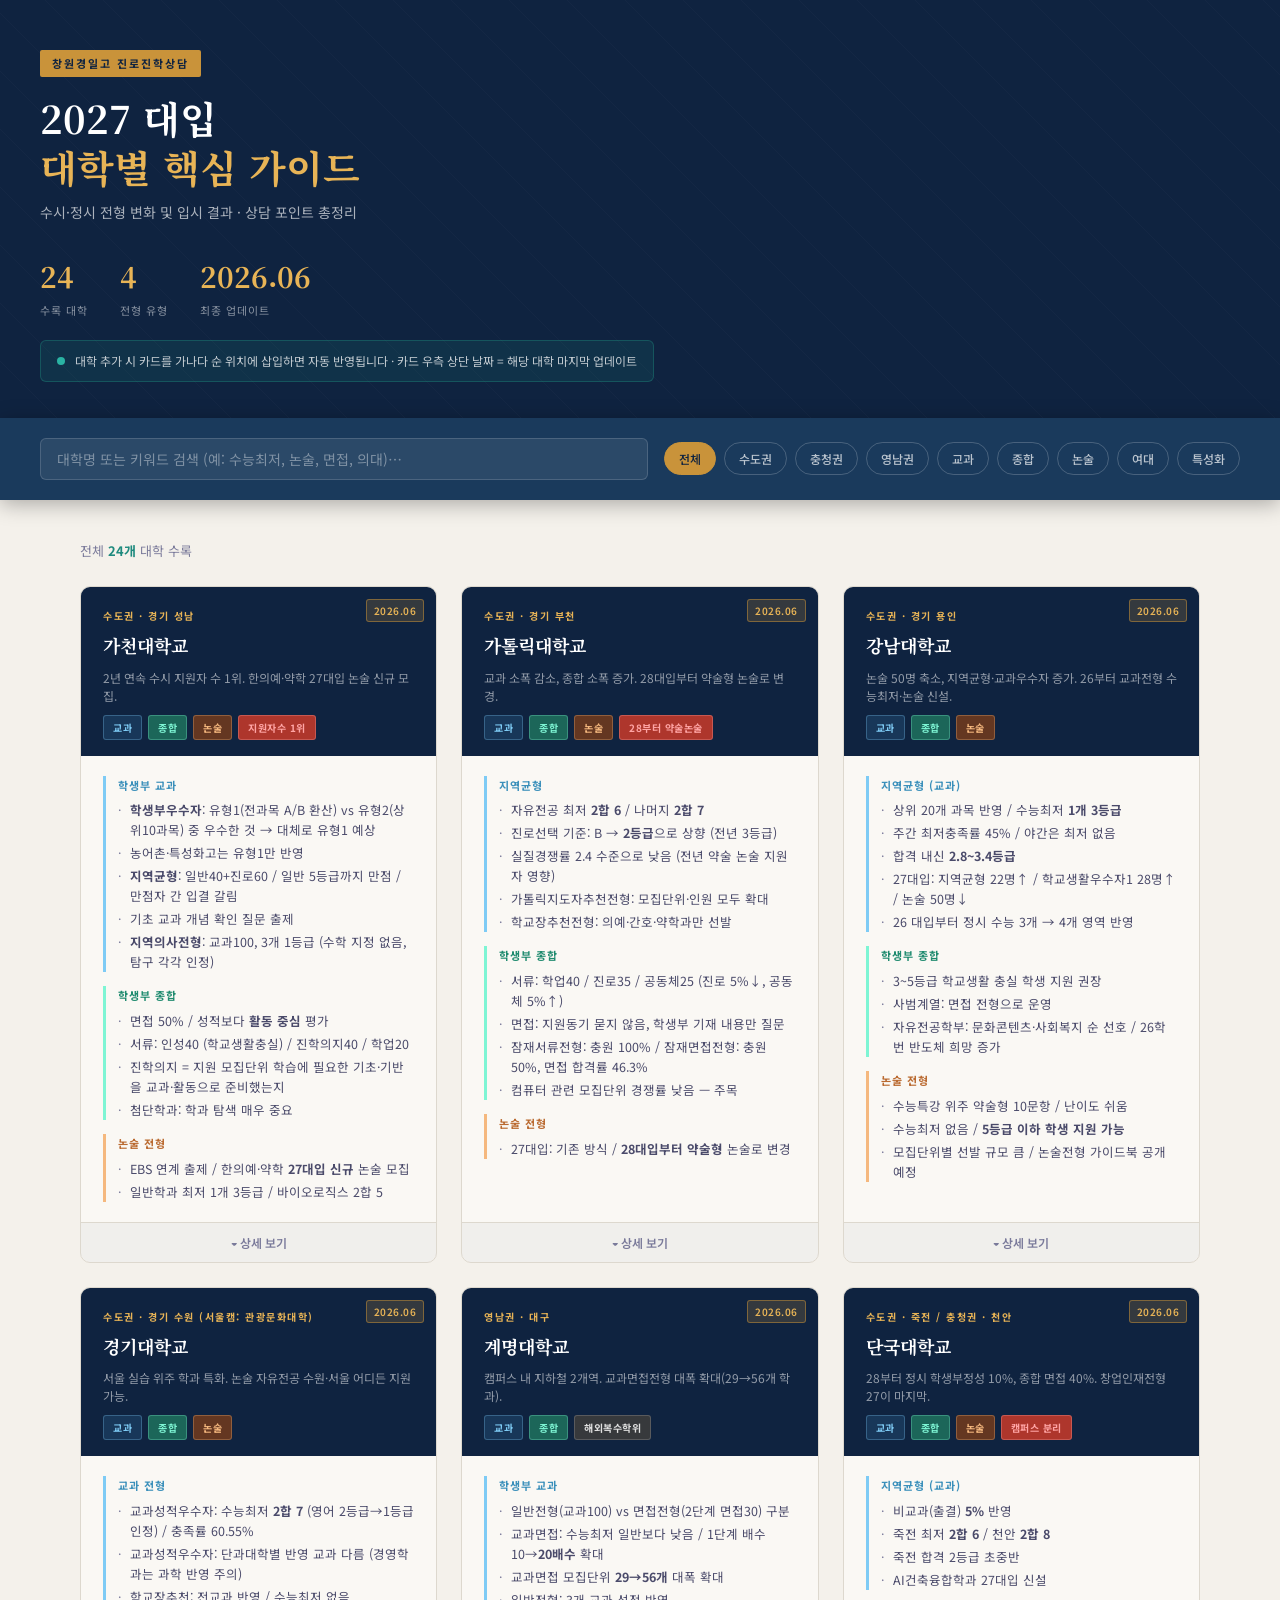
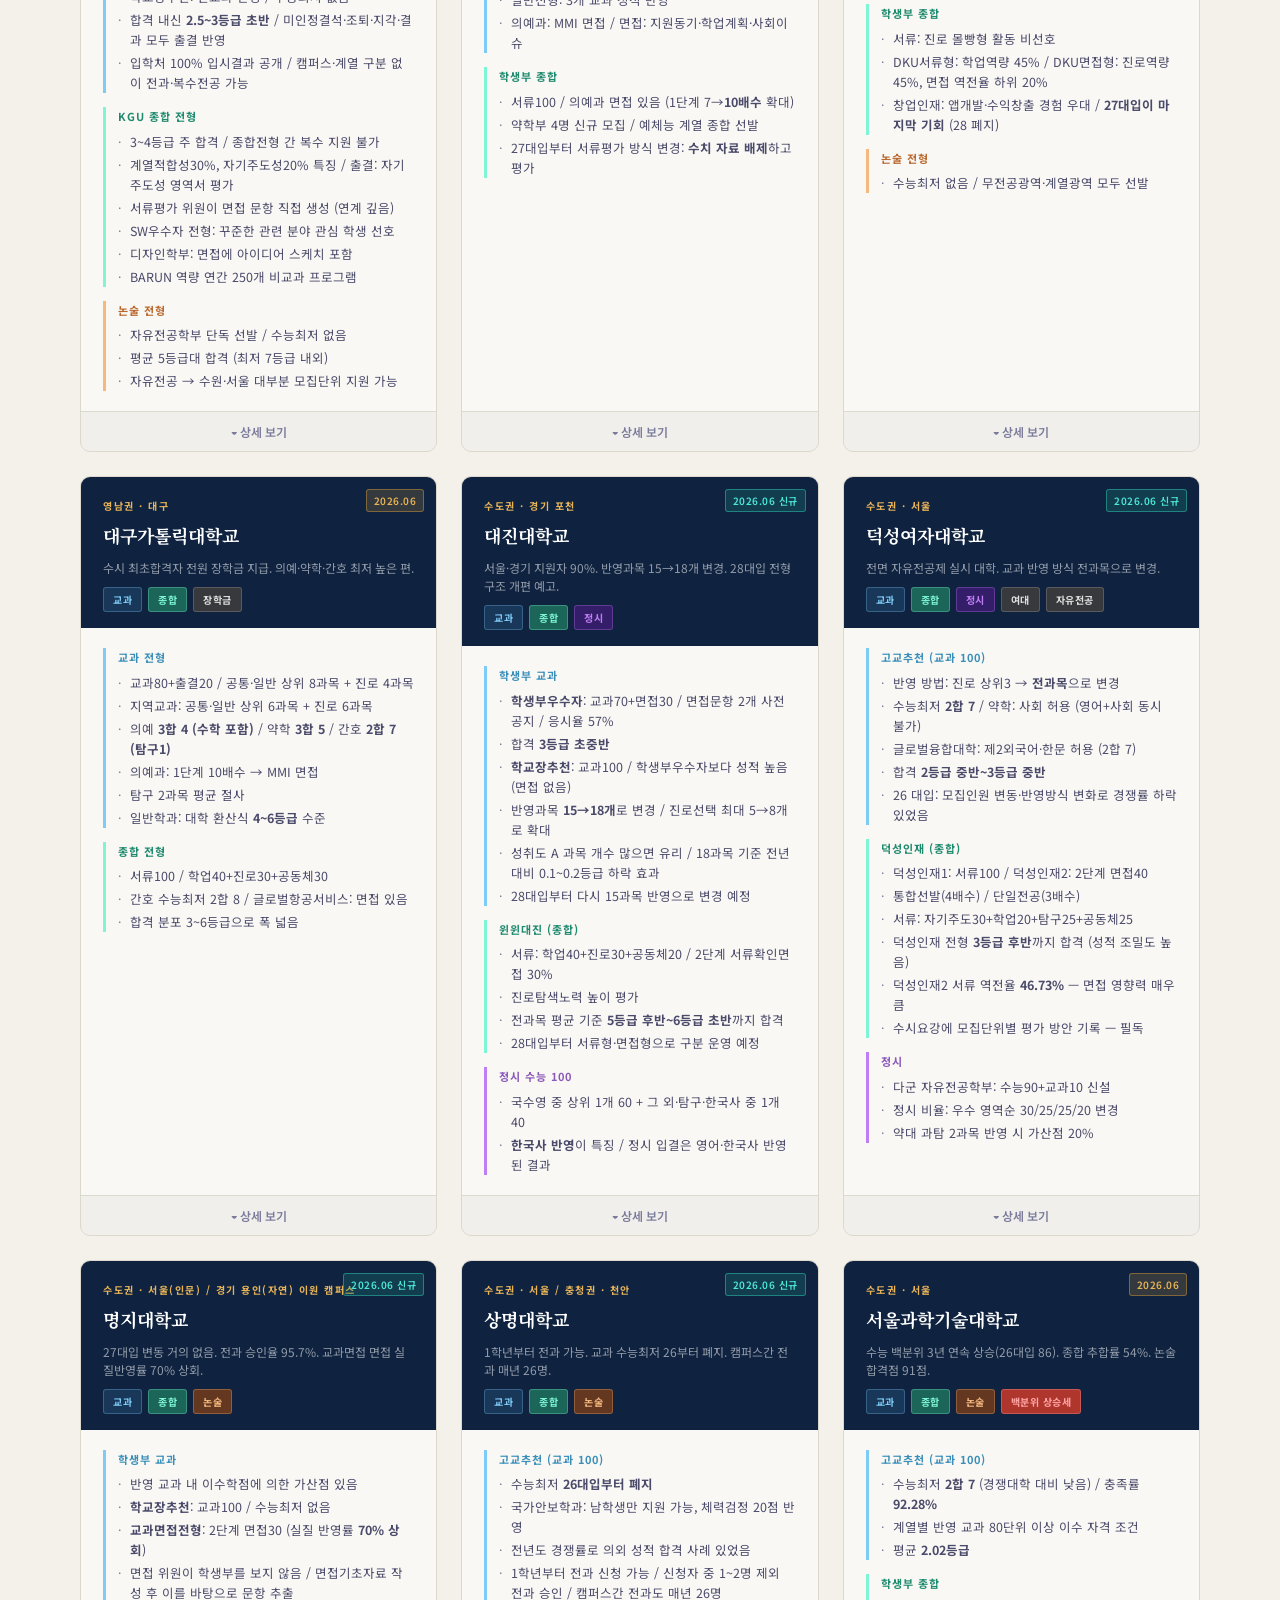
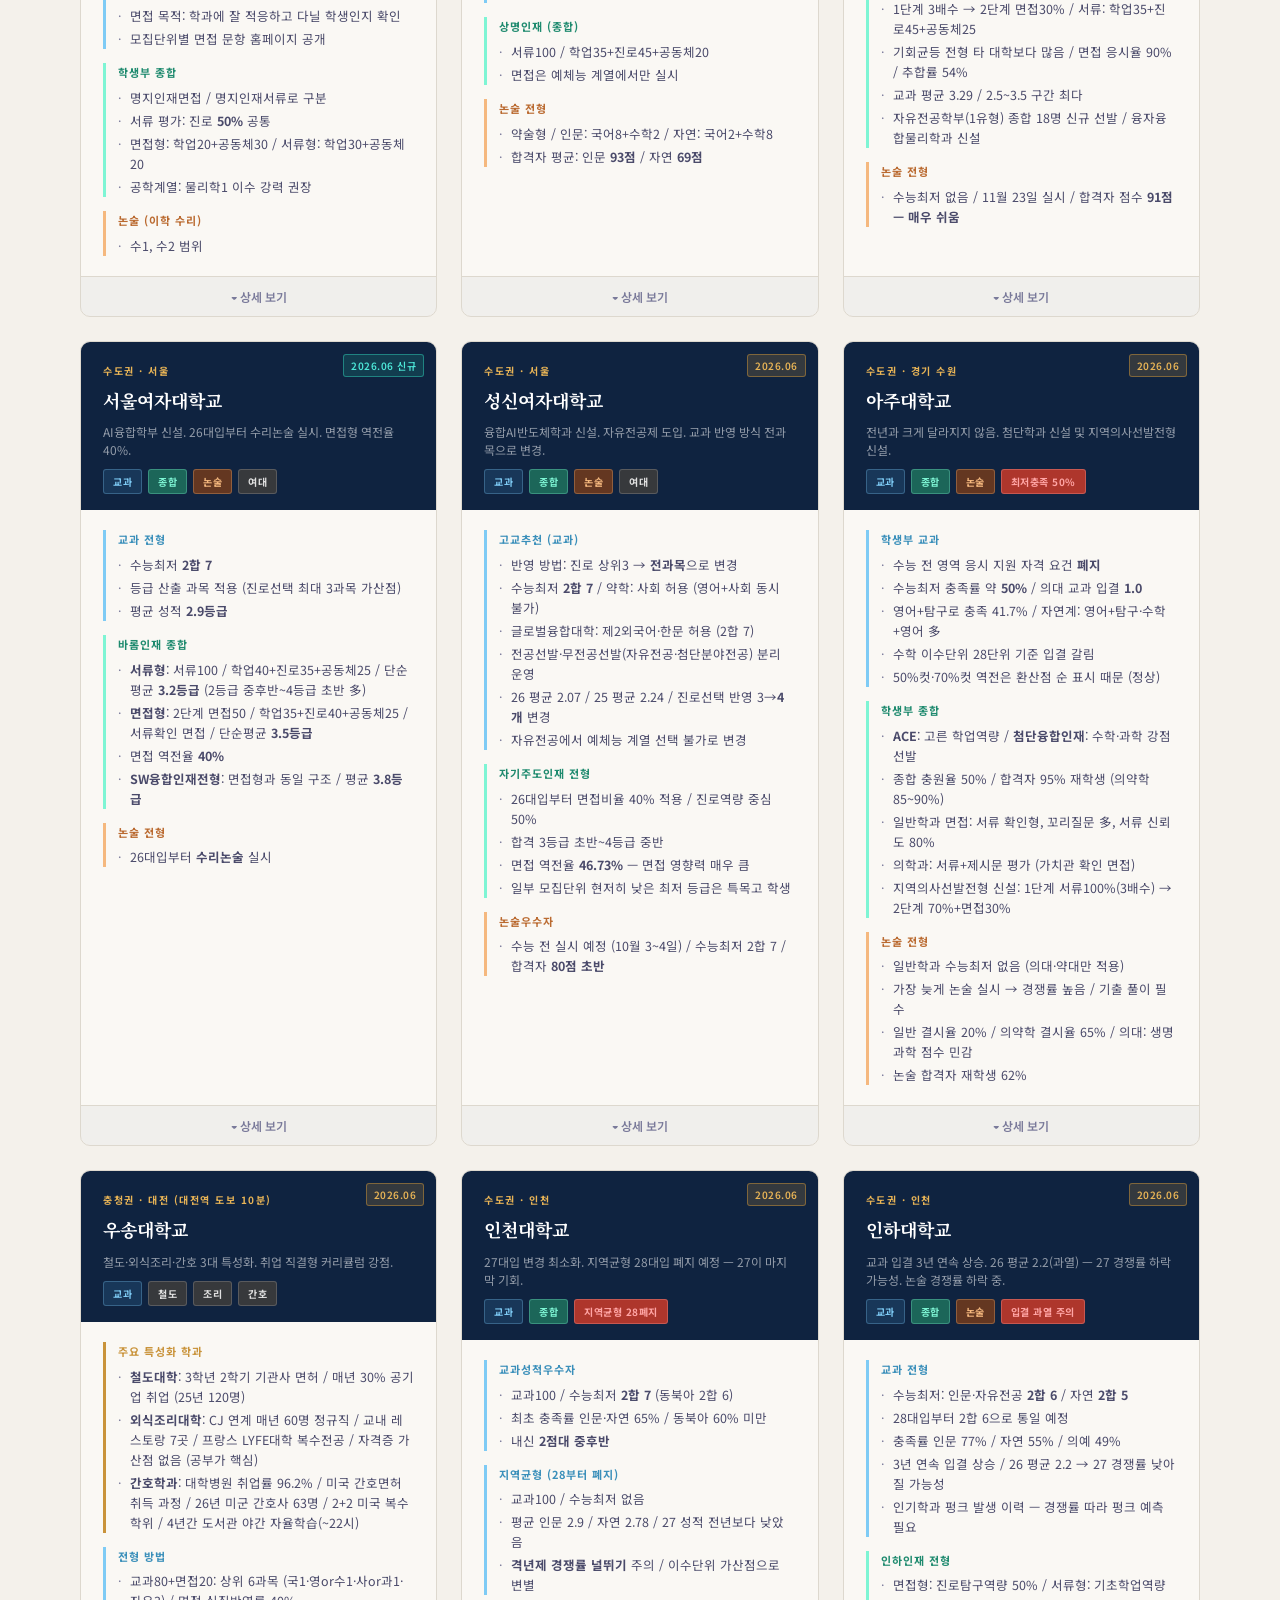
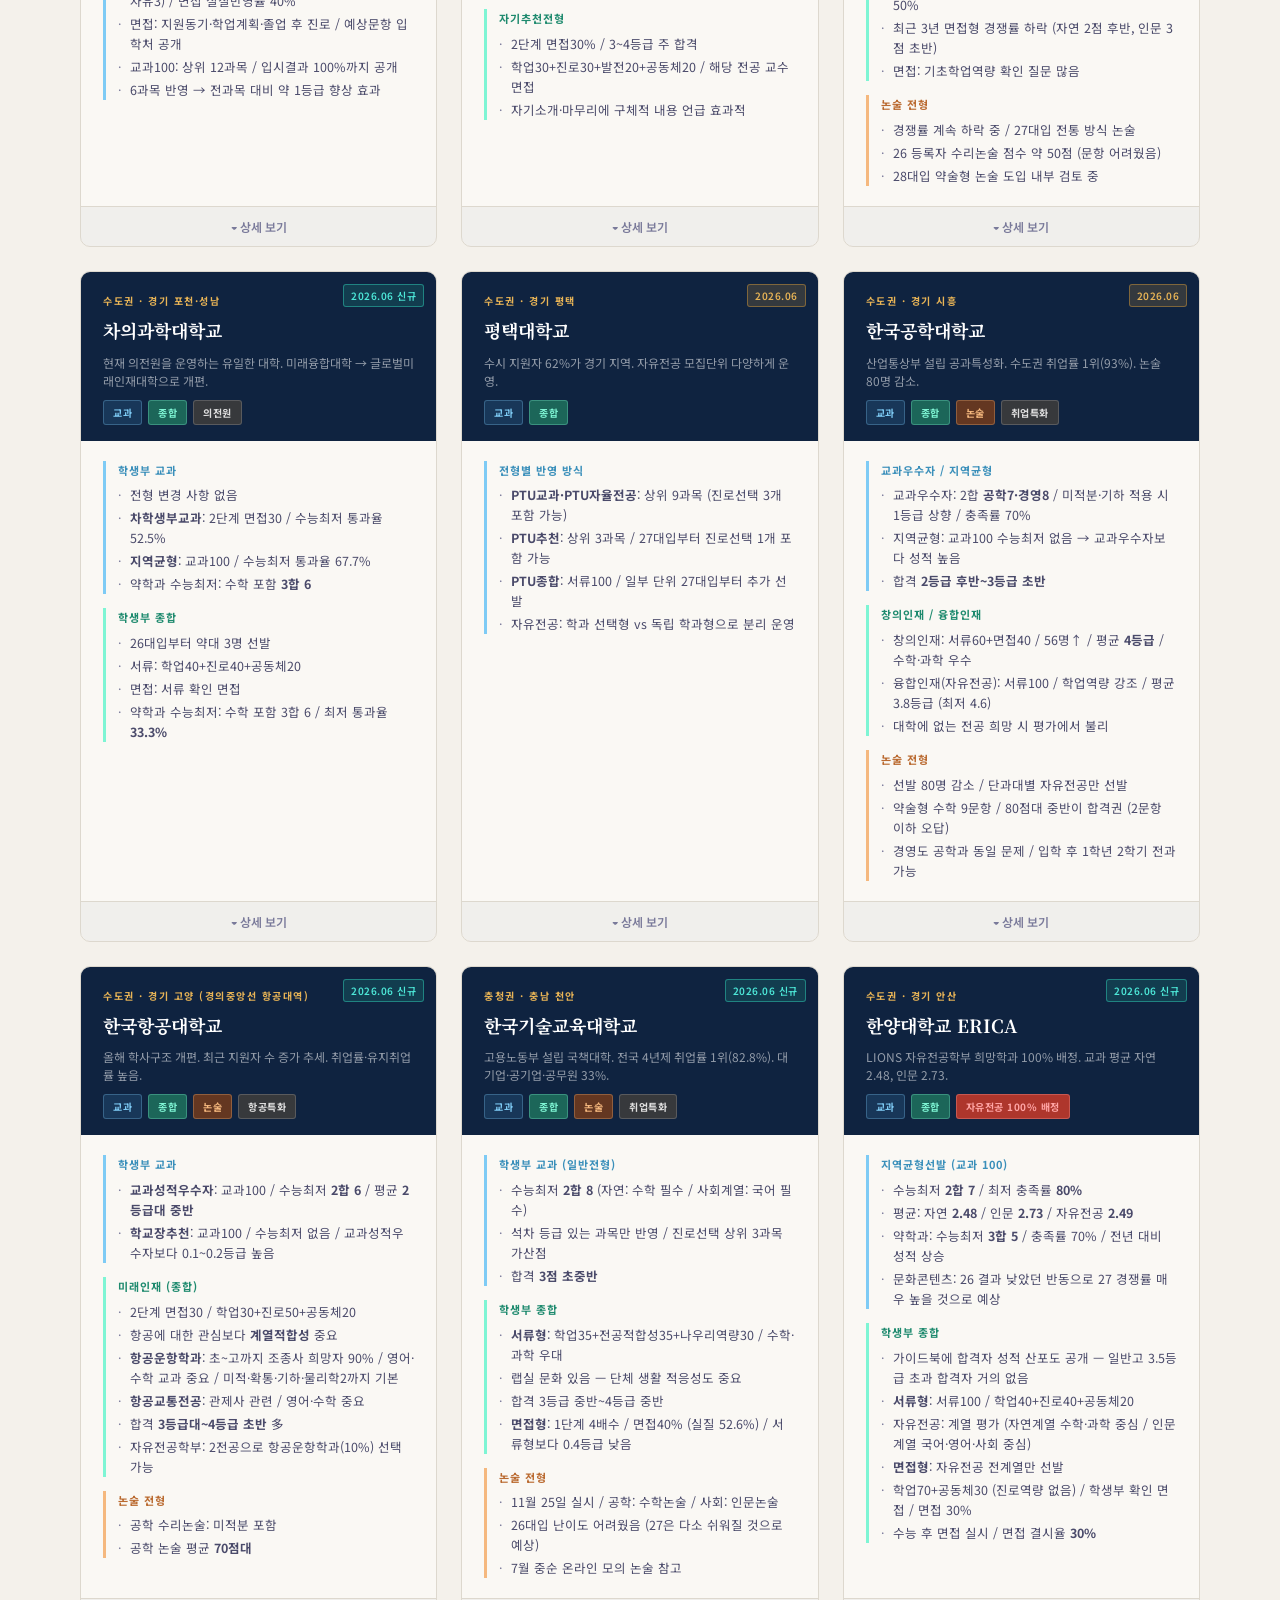
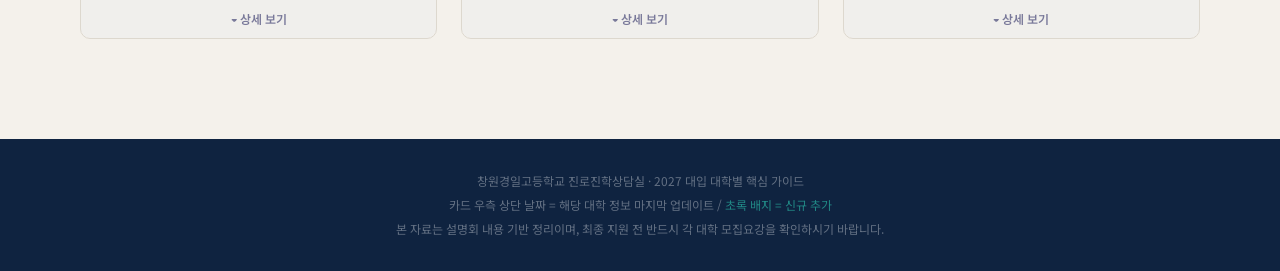
==== commit f7128a96: "Add files via upload" ====
--- a/index.html
+++ b/index.html
@@ -98,7 +98,7 @@
     <h1>2027 대입<br><span>대학별 핵심 가이드</span></h1>
     <p>수시·정시 전형 변화 및 입시 결과 · 상담 포인트 총정리</p>
     <div class="header-stats">
-      <div class="stat"><span class="stat-num" id="totalCount">20</span><span class="stat-label">수록 대학</span></div>
+      <div class="stat"><span class="stat-num" id="totalCount">24</span><span class="stat-label">수록 대학</span></div>
       <div class="stat"><span class="stat-num">4</span><span class="stat-label">전형 유형</span></div>
       <div class="stat"><span class="stat-num" id="lastUpdate">2026.06</span><span class="stat-label">최종 업데이트</span></div>
     </div>
@@ -545,6 +545,54 @@
   <button class="card-expand-btn" onclick="toggleExtra('extra-duksung',this)">▾ 상세 보기</button>
 </div>
 
+
+<!-- 명지대학교 -->
+<div class="card" data-region="수도권" data-tags="교과 종합 논술">
+  <div class="card-updated new">2026.06 신규</div>
+  <div class="card-header">
+    <div class="card-region">수도권 · 서울(인문) / 경기 용인(자연) 이원 캠퍼스</div>
+    <div class="card-title">명지대학교</div>
+    <div class="card-summary">27대입 변동 거의 없음. 전과 승인율 95.7%. 교과면접 면접 실질반영률 70% 상회.</div>
+    <div class="card-tags">
+      <span class="tag 교과">교과</span><span class="tag 종합">종합</span><span class="tag 논술">논술</span>
+    </div>
+  </div>
+  <div class="card-body">
+    <div class="section-block 교과">
+      <div class="section-title">학생부 교과</div>
+      <ul class="section-items">
+        <li>반영 교과 내 이수학점에 의한 가산점 있음</li>
+        <li><strong>학교장추천</strong>: 교과100 / 수능최저 없음</li>
+        <li><strong>교과면접전형</strong>: 2단계 면접30 (실질 반영률 <strong>70% 상회</strong>)</li>
+        <li>면접 위원이 학생부를 보지 않음 / 면접기초자료 작성 후 이를 바탕으로 문항 추출</li>
+        <li>면접 목적: 학과에 잘 적응하고 다닐 학생인지 확인</li>
+        <li>모집단위별 면접 문항 홈페이지 공개</li>
+      </ul>
+    </div>
+    <div class="section-block 종합">
+      <div class="section-title">학생부 종합</div>
+      <ul class="section-items">
+        <li>명지인재면접 / 명지인재서류로 구분</li>
+        <li>서류 평가: 진로 <strong>50%</strong> 공통</li>
+        <li>면접형: 학업20+공동체30 / 서류형: 학업30+공동체20</li>
+        <li>공학계열: 물리학1 이수 강력 권장</li>
+      </ul>
+    </div>
+    <div class="section-block 논술">
+      <div class="section-title">논술 (이학 수리)</div>
+      <ul class="section-items">
+        <li>수1, 수2 범위</li>
+      </ul>
+    </div>
+  </div>
+  <div class="card-extra" id="extra-myongji">
+    <div class="point-box">인공지능소프트웨어융합대학은 인문캠퍼스 소재. 자율전공학부: 인문/자연 선발이지만 캠퍼스 간 교차 전공 가능. 1학년 수료 후 전과 신청(26 승인율 95.7%).</div>
+    <div style="height:8px"></div>
+    <div class="caution-box">정보통신공학 → AI응용시스템전공 / 전기·전자공학전공 분리 선발로 변경. 일부 학과명 변경 확인 필요.</div>
+  </div>
+  <button class="card-expand-btn" onclick="toggleExtra('extra-myongji',this)">▾ 상세 보기</button>
+</div>
+
 <!-- 상명대학교 -->
 <div class="card" data-region="수도권" data-tags="교과 종합 논술">
   <div class="card-updated new">2026.06 신규</div>
@@ -634,6 +682,55 @@
     <div class="point-box">실기 1단계 교과 8배수(전년 10배수). 정시 수학 미반영 가능 — 수학 약한 학생 지원 시 특이사항 확인.</div>
   </div>
   <button class="card-expand-btn" onclick="toggleExtra('extra-seoultech',this)">▾ 상세 보기</button>
+</div>
+
+
+<!-- 서울여자대학교 -->
+<div class="card" data-region="수도권" data-tags="교과 종합 논술 여대">
+  <div class="card-updated new">2026.06 신규</div>
+  <div class="card-header">
+    <div class="card-region">수도권 · 서울</div>
+    <div class="card-title">서울여자대학교</div>
+    <div class="card-summary">AI융합학부 신설. 26대입부터 수리논술 실시. 면접형 역전율 40%.</div>
+    <div class="card-tags">
+      <span class="tag 교과">교과</span><span class="tag 종합">종합</span><span class="tag 논술">논술</span>
+      <span class="tag 특수">여대</span>
+    </div>
+  </div>
+  <div class="card-body">
+    <div class="section-block 교과">
+      <div class="section-title">교과 전형</div>
+      <ul class="section-items">
+        <li>수능최저 <strong>2합 7</strong></li>
+        <li>등급 산출 과목 적용 (진로선택 최대 3과목 가산점)</li>
+        <li>평균 성적 <strong>2.9등급</strong></li>
+      </ul>
+    </div>
+    <div class="section-block 종합">
+      <div class="section-title">바롬인재 종합</div>
+      <ul class="section-items">
+        <li><strong>서류형</strong>: 서류100 / 학업40+진로35+공동체25 / 단순평균 <strong>3.2등급</strong> (2등급 중후반~4등급 초반 多)</li>
+        <li><strong>면접형</strong>: 2단계 면접50 / 학업35+진로40+공동체25 / 서류확인 면접 / 단순평균 <strong>3.5등급</strong></li>
+        <li>면접 역전율 <strong>40%</strong></li>
+        <li><strong>SW융합인재전형</strong>: 면접형과 동일 구조 / 평균 <strong>3.8등급</strong></li>
+      </ul>
+    </div>
+    <div class="section-block 논술">
+      <div class="section-title">논술 전형</div>
+      <ul class="section-items">
+        <li>26대입부터 <strong>수리논술</strong> 실시</li>
+      </ul>
+    </div>
+  </div>
+  <div class="card-extra" id="extra-seoulwomen">
+    <div class="cutline-bar">
+      <div class="cutline-item"><span class="cutline-label">교과 평균</span><span class="cutline-val">2.9등급</span></div>
+      <div class="cutline-item"><span class="cutline-label">종합 서류형</span><span class="cutline-val">3.2등급</span></div>
+      <div class="cutline-item"><span class="cutline-label">종합 면접형</span><span class="cutline-val">3.5등급</span></div>
+      <div class="cutline-item"><span class="cutline-label">SW융합인재</span><span class="cutline-val">3.8등급</span></div>
+    </div>
+  </div>
+  <button class="card-expand-btn" onclick="toggleExtra('extra-seoulwomen',this)">▾ 상세 보기</button>
 </div>
 
 <!-- 성신여자대학교 -->
@@ -985,6 +1082,54 @@
   <button class="card-expand-btn" onclick="toggleExtra('extra-koreatech',this)">▾ 상세 보기</button>
 </div>
 
+
+<!-- 한국항공대학교 -->
+<div class="card" data-region="수도권" data-tags="교과 종합 논술">
+  <div class="card-updated new">2026.06 신규</div>
+  <div class="card-header">
+    <div class="card-region">수도권 · 경기 고양 (경의중앙선 항공대역)</div>
+    <div class="card-title">한국항공대학교</div>
+    <div class="card-summary">올해 학사구조 개편. 최근 지원자 수 증가 추세. 취업률·유지취업률 높음.</div>
+    <div class="card-tags">
+      <span class="tag 교과">교과</span><span class="tag 종합">종합</span><span class="tag 논술">논술</span>
+      <span class="tag 특수">항공특화</span>
+    </div>
+  </div>
+  <div class="card-body">
+    <div class="section-block 교과">
+      <div class="section-title">학생부 교과</div>
+      <ul class="section-items">
+        <li><strong>교과성적우수자</strong>: 교과100 / 수능최저 <strong>2합 6</strong> / 평균 <strong>2등급대 중반</strong></li>
+        <li><strong>학교장추천</strong>: 교과100 / 수능최저 없음 / 교과성적우수자보다 0.1~0.2등급 높음</li>
+      </ul>
+    </div>
+    <div class="section-block 종합">
+      <div class="section-title">미래인재 (종합)</div>
+      <ul class="section-items">
+        <li>2단계 면접30 / 학업30+진로50+공동체20</li>
+        <li>항공에 대한 관심보다 <strong>계열적합성</strong> 중요</li>
+        <li><strong>항공운항학과</strong>: 초~고까지 조종사 희망자 90% / 영어·수학 교과 중요 / 미적·확통·기하·물리학2까지 기본</li>
+        <li><strong>항공교통전공</strong>: 관제사 관련 / 영어·수학 중요</li>
+        <li>합격 <strong>3등급대~4등급 초반</strong> 多</li>
+        <li>자유전공학부: 2전공으로 항공운항학과(10%) 선택 가능</li>
+      </ul>
+    </div>
+    <div class="section-block 논술">
+      <div class="section-title">논술 전형</div>
+      <ul class="section-items">
+        <li>공학 수리논술: 미적분 포함</li>
+        <li>공학 논술 평균 <strong>70점대</strong></li>
+      </ul>
+    </div>
+  </div>
+  <div class="card-extra" id="extra-aviation">
+    <div class="point-box">고양시 소재이나 경의중앙선 항공대역으로 서울 접근성 높음. 자유전공학부 입학 후 항공운항학과 2전공 선택 가능(10% 한정).</div>
+    <div style="height:8px"></div>
+    <div class="caution-box">올해 학사구조 개편 — 모집단위 변경 요강 반드시 확인. 최근 지원자 수 증가 추세로 입결 상승 가능성.</div>
+  </div>
+  <button class="card-expand-btn" onclick="toggleExtra('extra-aviation',this)">▾ 상세 보기</button>
+</div>
+
 <!-- 한국기술교육대학교 -->
 <div class="card" data-region="충청권" data-tags="교과 종합 논술 특수">
   <div class="card-updated new">2026.06 신규</div>
@@ -1033,6 +1178,49 @@
     <div class="point-box">실무형 실습 비중 50% (학습량 많음). 기업연계 장기현장실습 운영 (3개월 이상). 희망자 4년간 기숙사 이용 가능. 전과 승인율 67%. 자연 희망 성적 낮으면 자유전공 인문으로 입학 후 전과 가능.</div>
   </div>
   <button class="card-expand-btn" onclick="toggleExtra('extra-koreatech2',this)">▾ 상세 보기</button>
+</div>
+
+
+<!-- 한양대학교 ERICA -->
+<div class="card" data-region="수도권" data-tags="교과 종합">
+  <div class="card-updated new">2026.06 신규</div>
+  <div class="card-header">
+    <div class="card-region">수도권 · 경기 안산</div>
+    <div class="card-title">한양대학교 ERICA</div>
+    <div class="card-summary">LIONS 자유전공학부 희망학과 100% 배정. 교과 평균 자연 2.48, 인문 2.73.</div>
+    <div class="card-tags">
+      <span class="tag 교과">교과</span><span class="tag 종합">종합</span>
+      <span class="tag 주의">자유전공 100% 배정</span>
+    </div>
+  </div>
+  <div class="card-body">
+    <div class="section-block 교과">
+      <div class="section-title">지역균형선발 (교과 100)</div>
+      <ul class="section-items">
+        <li>수능최저 <strong>2합 7</strong> / 최저 충족률 <strong>80%</strong></li>
+        <li>평균: 자연 <strong>2.48</strong> / 인문 <strong>2.73</strong> / 자유전공 <strong>2.49</strong></li>
+        <li>약학과: 수능최저 <strong>3합 5</strong> / 충족률 70% / 전년 대비 성적 상승</li>
+        <li>문화콘텐츠: 26 결과 낮았던 반동으로 27 경쟁률 매우 높을 것으로 예상</li>
+      </ul>
+    </div>
+    <div class="section-block 종합">
+      <div class="section-title">학생부 종합</div>
+      <ul class="section-items">
+        <li>가이드북에 합격자 성적 산포도 공개 — 일반고 3.5등급 초과 합격자 거의 없음</li>
+        <li><strong>서류형</strong>: 서류100 / 학업40+진로40+공동체20</li>
+        <li>자유전공: 계열 평가 (자연계열 수학·과학 중심 / 인문계열 국어·영어·사회 중심)</li>
+        <li><strong>면접형</strong>: 자유전공 전계열만 선발</li>
+        <li>학업70+공동체30 (진로역량 없음) / 학생부 확인 면접 / 면접 30%</li>
+        <li>수능 후 면접 실시 / 면접 결시율 <strong>30%</strong></li>
+      </ul>
+    </div>
+  </div>
+  <div class="card-extra" id="extra-erica">
+    <div class="point-box">LIONS 자유전공학부: 인문사회·자연·전계열 모두 희망학과 100% 배정 보장. 전계열은 면접형으로만 선발.</div>
+    <div style="height:8px"></div>
+    <div class="caution-box">문화콘텐츠학과 26대입 결과 낮음 → 27대입 경쟁률 급등 가능성 높음. 면접형 결시율 30% — 실질 경쟁률 낮아질 수 있음.</div>
+  </div>
+  <button class="card-expand-btn" onclick="toggleExtra('extra-erica',this)">▾ 상세 보기</button>
 </div>
 
   </div><!-- /grid -->
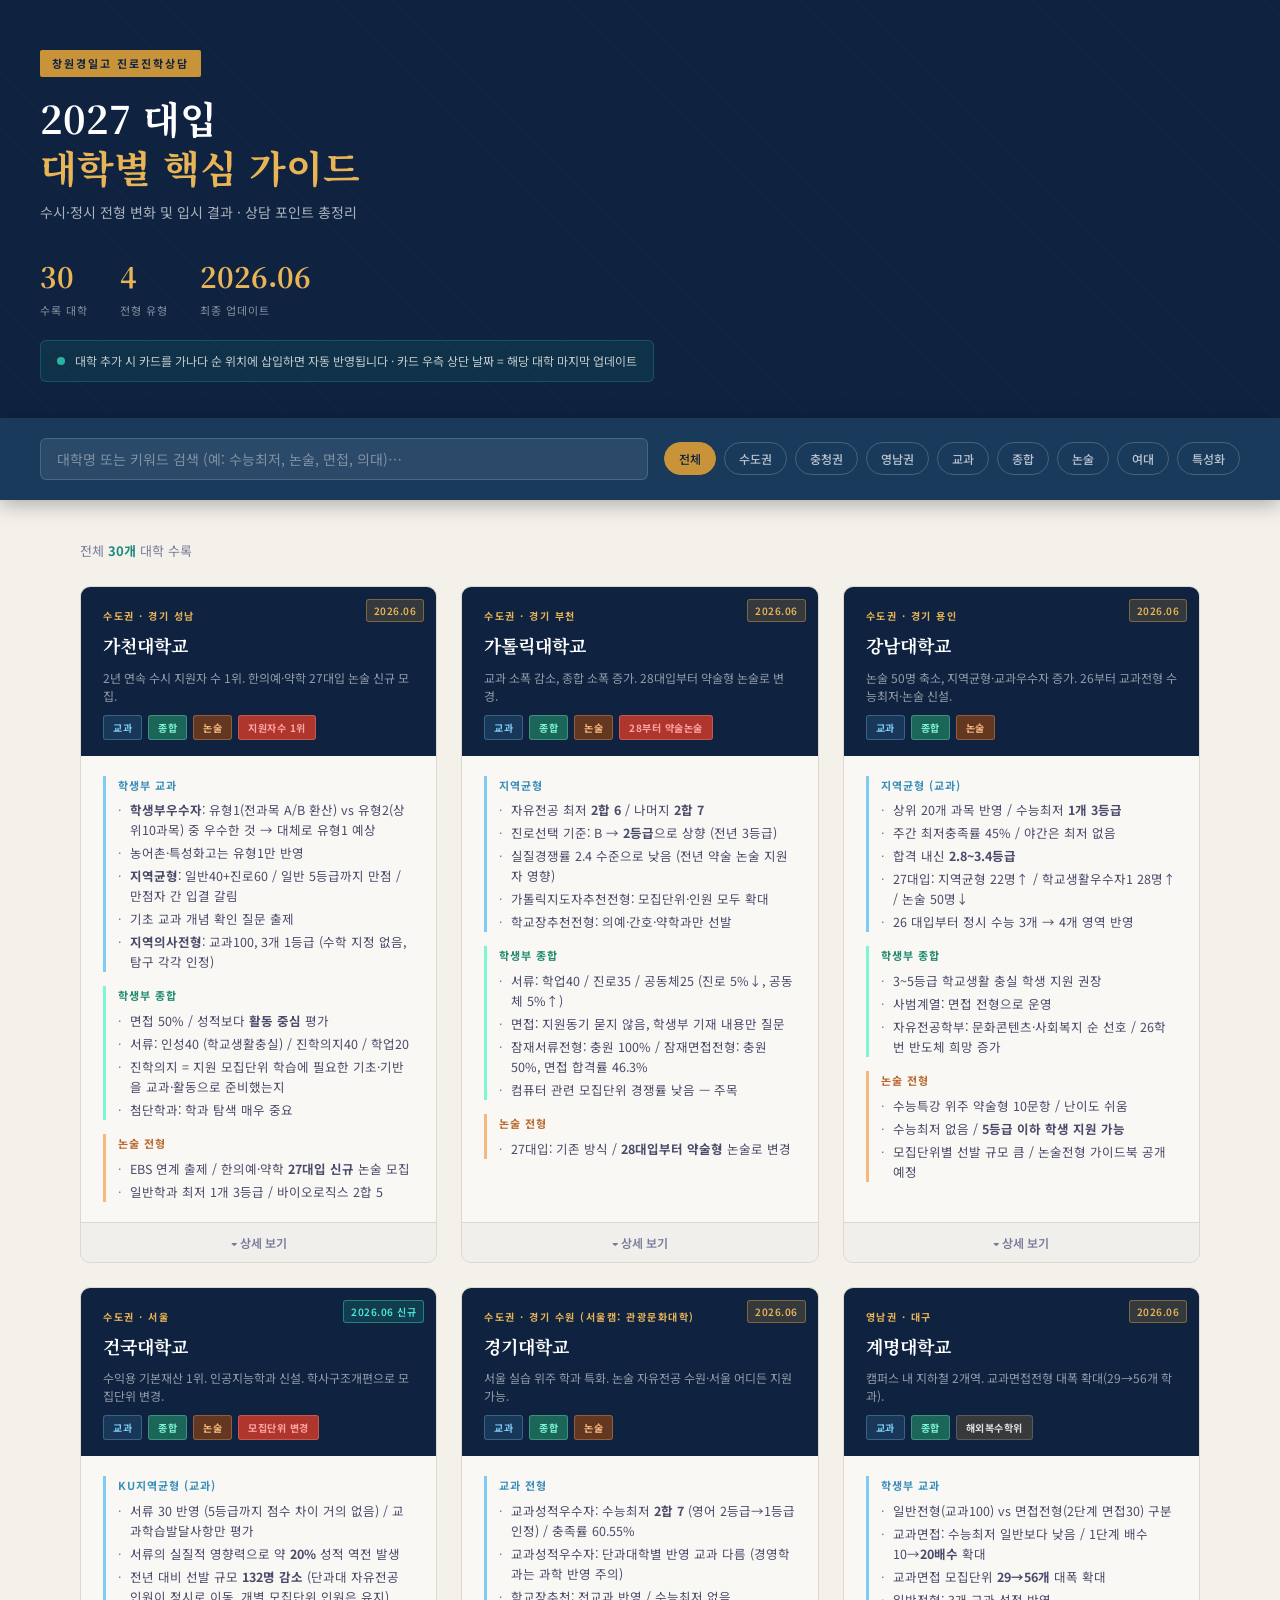
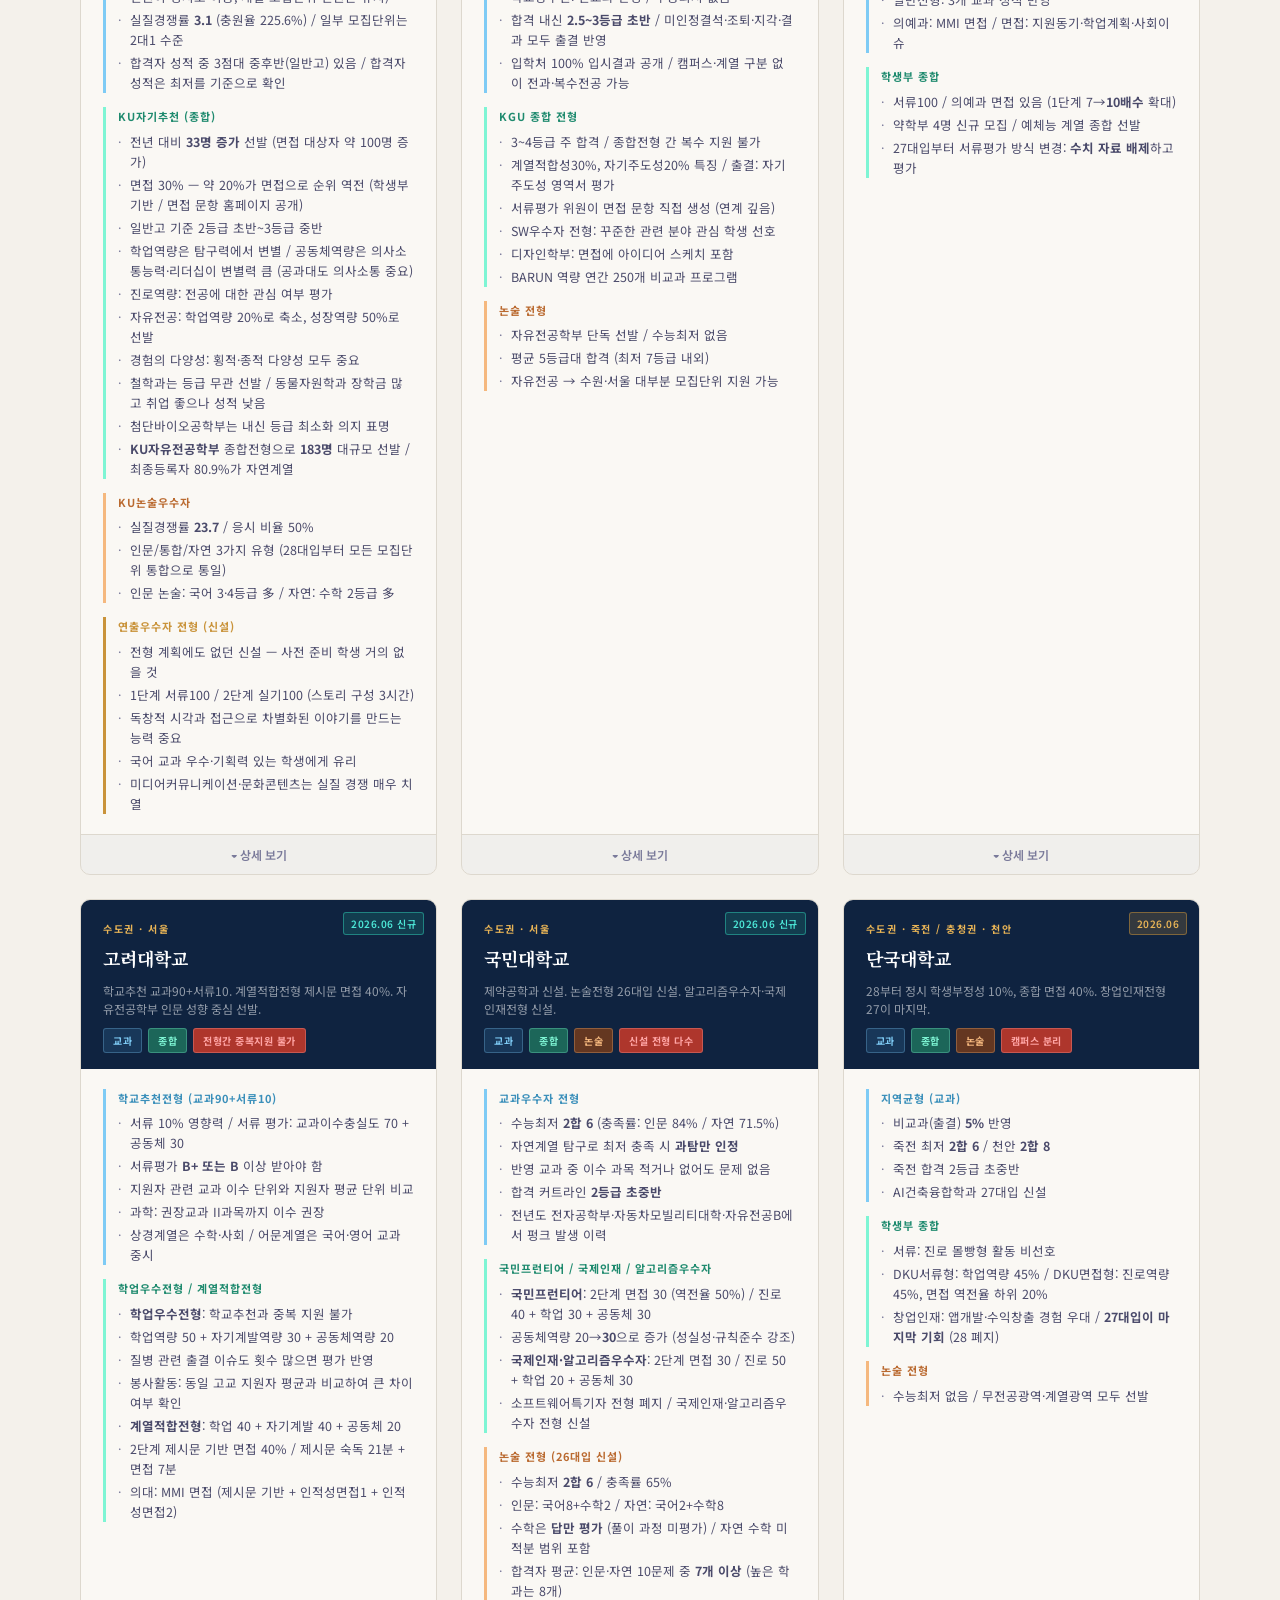
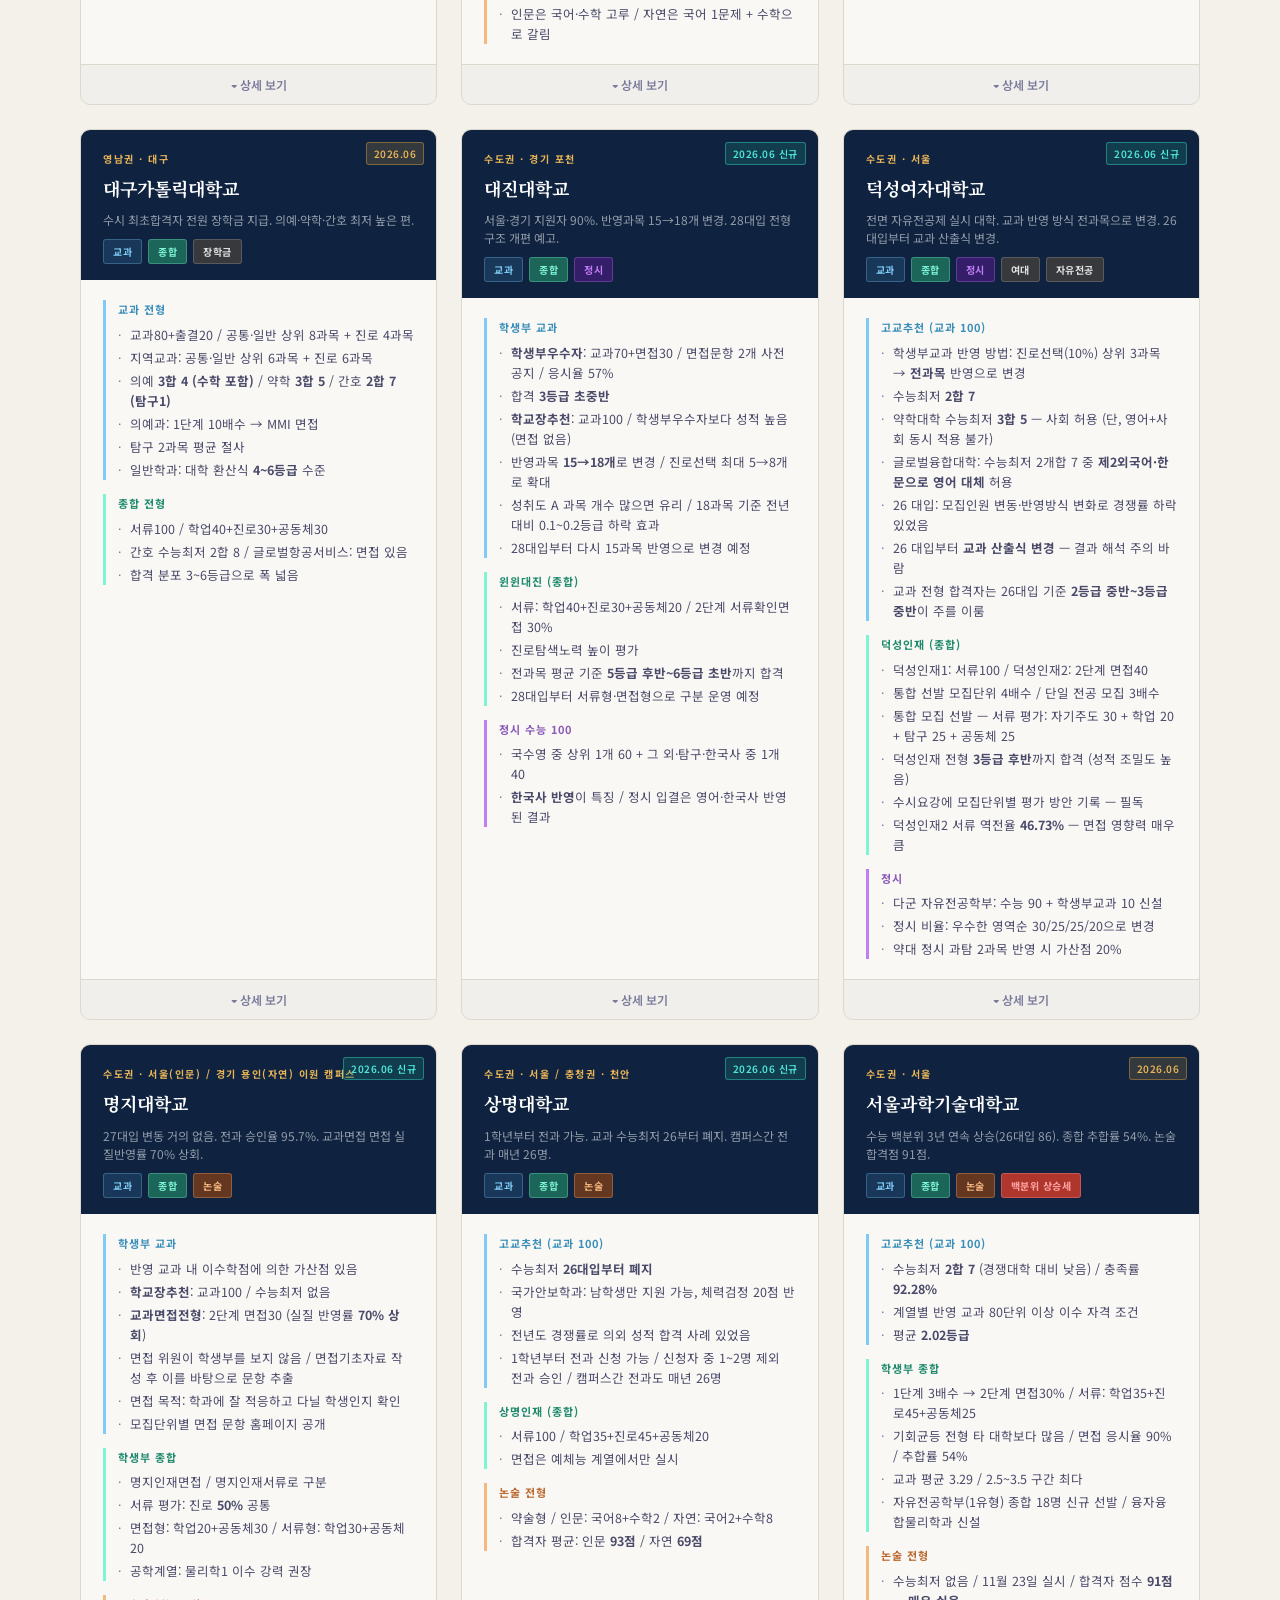
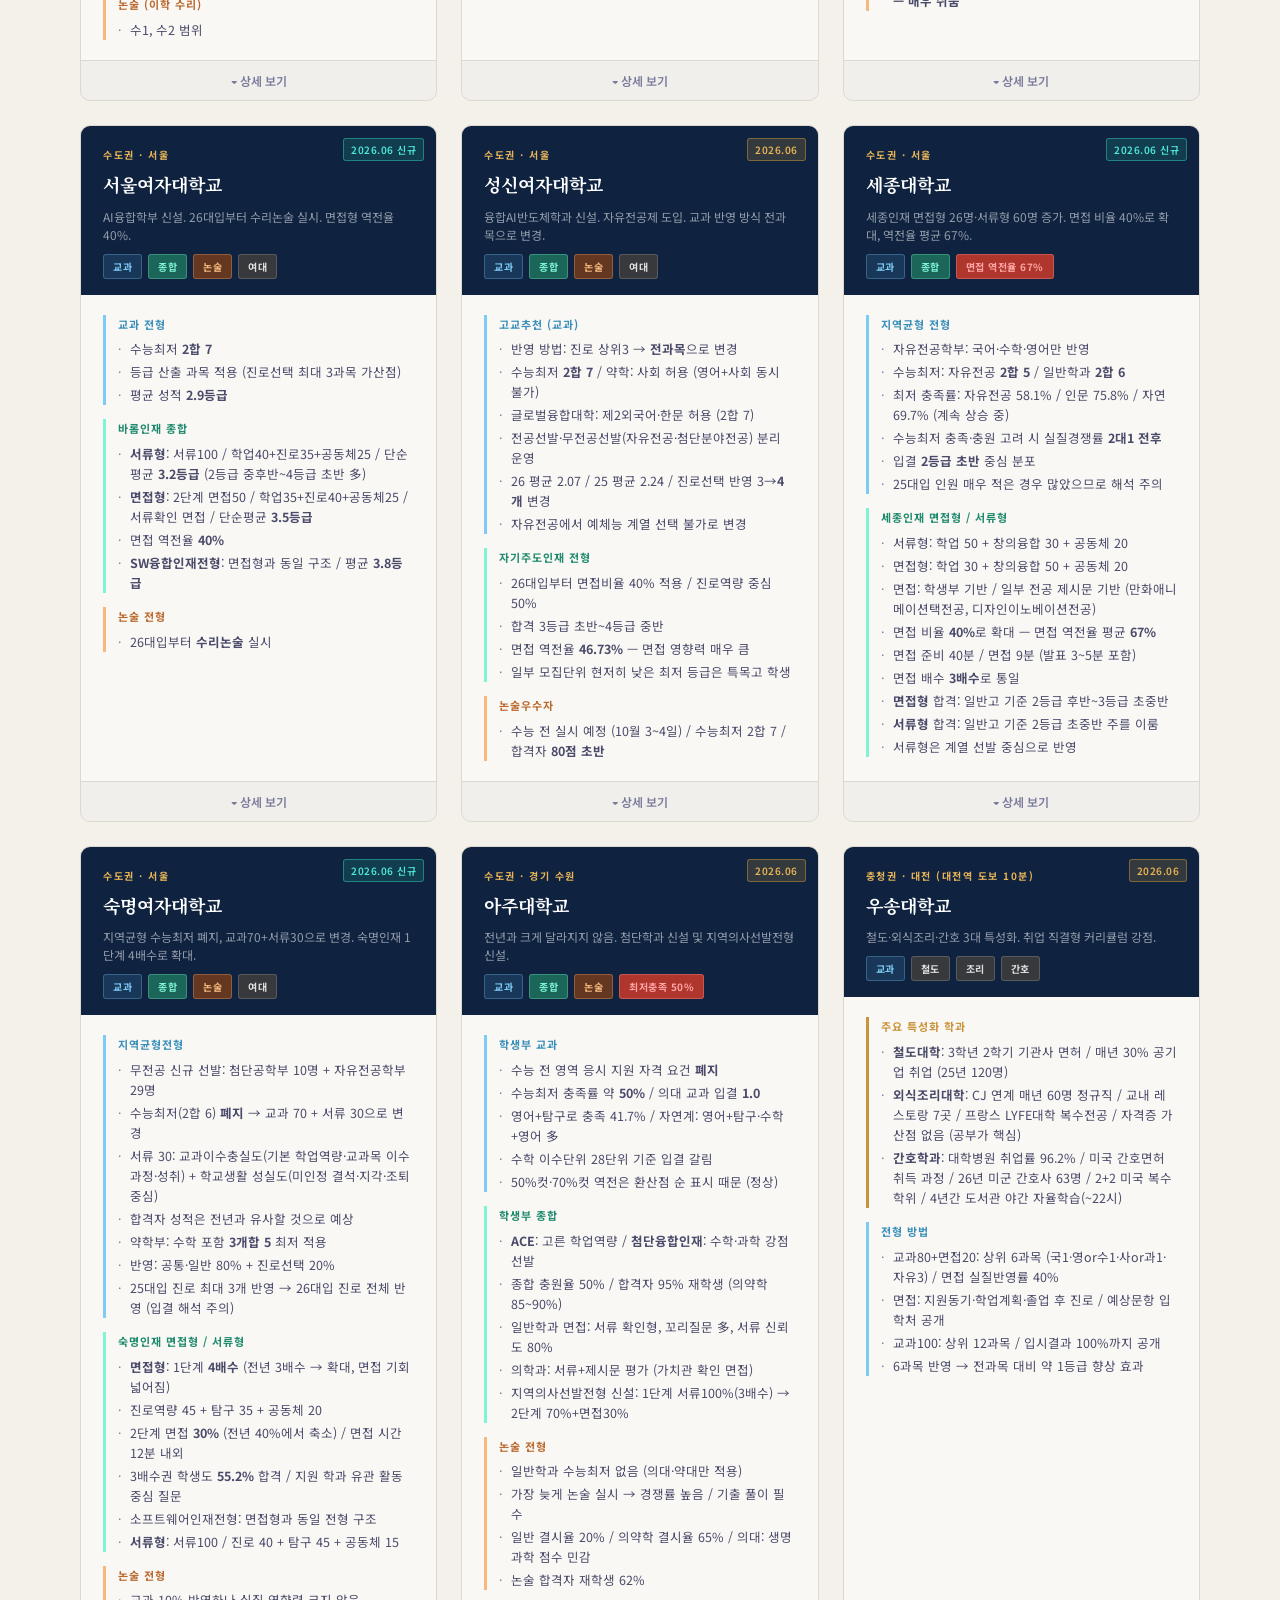
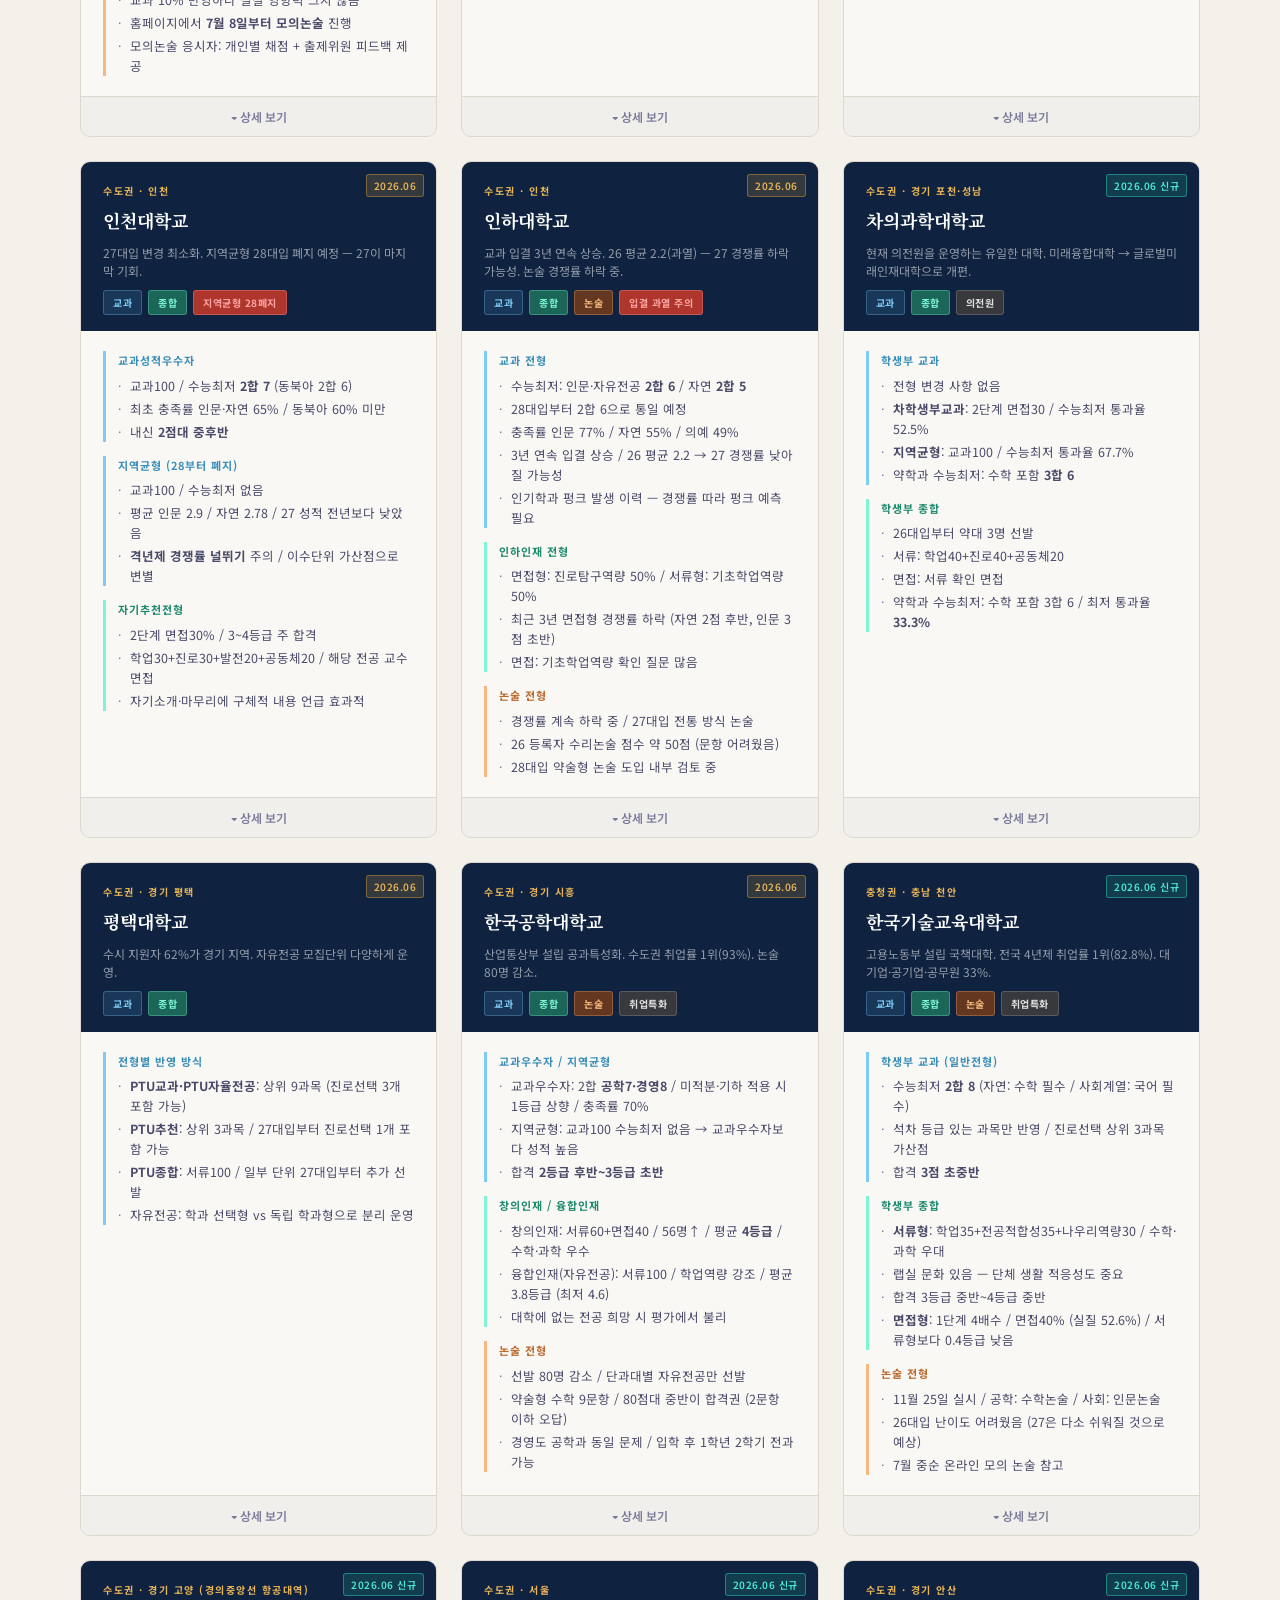
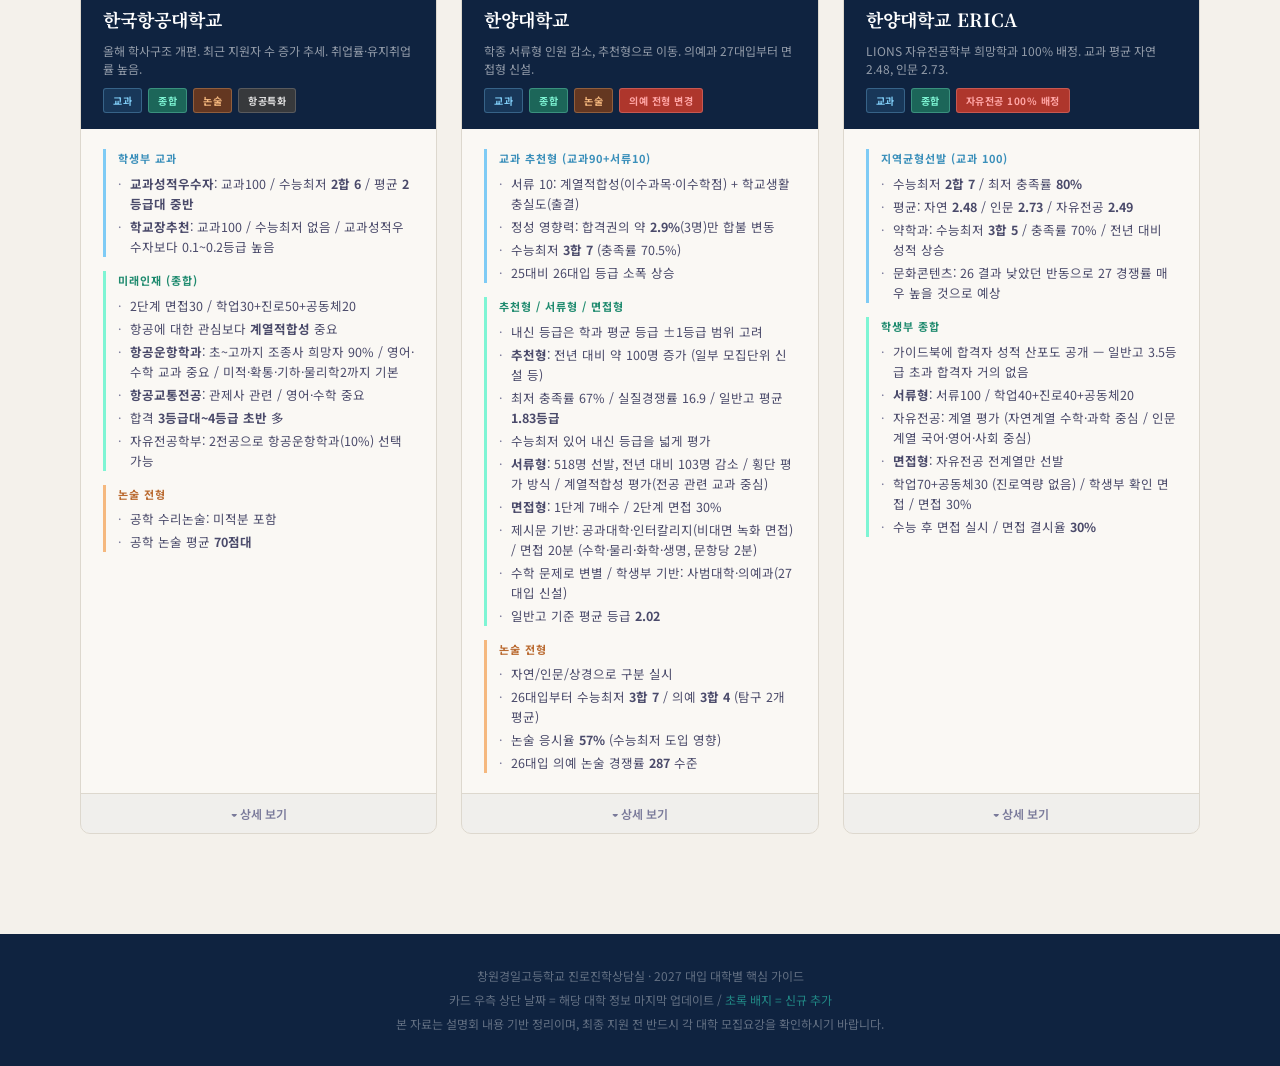
==== commit 02445f43: "Add files via upload" ====
--- a/index.html
+++ b/index.html
@@ -98,7 +98,7 @@
     <h1>2027 대입<br><span>대학별 핵심 가이드</span></h1>
     <p>수시·정시 전형 변화 및 입시 결과 · 상담 포인트 총정리</p>
     <div class="header-stats">
-      <div class="stat"><span class="stat-num" id="totalCount">24</span><span class="stat-label">수록 대학</span></div>
+      <div class="stat"><span class="stat-num" id="totalCount">30</span><span class="stat-label">수록 대학</span></div>
       <div class="stat"><span class="stat-num">4</span><span class="stat-label">전형 유형</span></div>
       <div class="stat"><span class="stat-num" id="lastUpdate">2026.06</span><span class="stat-label">최종 업데이트</span></div>
     </div>
@@ -278,6 +278,77 @@
   <button class="card-expand-btn" onclick="toggleExtra('extra-kangnam',this)">▾ 상세 보기</button>
 </div>
 
+<!-- 건국대학교 -->
+<div class="card" data-region="수도권" data-tags="교과 종합 논술 특수">
+  <div class="card-updated new">2026.06 신규</div>
+  <div class="card-header">
+    <div class="card-region">수도권 · 서울</div>
+    <div class="card-title">건국대학교</div>
+    <div class="card-summary">수익용 기본재산 1위. 인공지능학과 신설. 학사구조개편으로 모집단위 변경.</div>
+    <div class="card-tags">
+      <span class="tag 교과">교과</span><span class="tag 종합">종합</span><span class="tag 논술">논술</span>
+      <span class="tag 주의">모집단위 변경</span>
+    </div>
+  </div>
+  <div class="card-body">
+    <div class="section-block 교과">
+      <div class="section-title">KU지역균형 (교과)</div>
+      <ul class="section-items">
+        <li>서류 30 반영 (5등급까지 점수 차이 거의 없음) / 교과학습발달사항만 평가</li>
+        <li>서류의 실질적 영향력으로 약 <strong>20%</strong> 성적 역전 발생</li>
+        <li>전년 대비 선발 규모 <strong>132명 감소</strong> (단과대 자유전공 인원이 정시로 이동, 개별 모집단위 인원은 유지)</li>
+        <li>실질경쟁률 <strong>3.1</strong> (충원율 225.6%) / 일부 모집단위는 2대1 수준</li>
+        <li>합격자 성적 중 3점대 중후반(일반고) 있음 / 합격자 성적은 최저를 기준으로 확인</li>
+      </ul>
+    </div>
+    <div class="section-block 종합">
+      <div class="section-title">KU자기추천 (종합)</div>
+      <ul class="section-items">
+        <li>전년 대비 <strong>33명 증가</strong> 선발 (면접 대상자 약 100명 증가)</li>
+        <li>면접 30% — 약 20%가 면접으로 순위 역전 (학생부 기반 / 면접 문항 홈페이지 공개)</li>
+        <li>일반고 기준 2등급 초반~3등급 중반</li>
+        <li>학업역량은 탐구력에서 변별 / 공동체역량은 의사소통능력·리더십이 변별력 큼 (공과대도 의사소통 중요)</li>
+        <li>진로역량: 전공에 대한 관심 여부 평가</li>
+        <li>자유전공: 학업역량 20%로 축소, 성장역량 50%로 선발</li>
+        <li>경험의 다양성: 횡적·종적 다양성 모두 중요</li>
+        <li>철학과는 등급 무관 선발 / 동물자원학과 장학금 많고 취업 좋으나 성적 낮음</li>
+        <li>첨단바이오공학부는 내신 등급 최소화 의지 표명</li>
+        <li><strong>KU자유전공학부</strong> 종합전형으로 <strong>183명</strong> 대규모 선발 / 최종등록자 80.9%가 자연계열</li>
+      </ul>
+    </div>
+    <div class="section-block 논술">
+      <div class="section-title">KU논술우수자</div>
+      <ul class="section-items">
+        <li>실질경쟁률 <strong>23.7</strong> / 응시 비율 50%</li>
+        <li>인문/통합/자연 3가지 유형 (28대입부터 모든 모집단위 통합으로 통일)</li>
+        <li>인문 논술: 국어 3·4등급 多 / 자연: 수학 2등급 多</li>
+      </ul>
+    </div>
+    <div class="section-block 특수">
+      <div class="section-title">연출우수자 전형 (신설)</div>
+      <ul class="section-items">
+        <li>전형 계획에도 없던 신설 — 사전 준비 학생 거의 없을 것</li>
+        <li>1단계 서류100 / 2단계 실기100 (스토리 구성 3시간)</li>
+        <li>독창적 시각과 접근으로 차별화된 이야기를 만드는 능력 중요</li>
+        <li>국어 교과 우수·기획력 있는 학생에게 유리</li>
+        <li>미디어커뮤니케이션·문화콘텐츠는 실질 경쟁 매우 치열</li>
+      </ul>
+    </div>
+  </div>
+  <div class="card-extra" id="extra-konkuk">
+    <div class="cutline-bar">
+      <div class="cutline-item"><span class="cutline-label">지역균형 충원율</span><span class="cutline-val">225.6%</span></div>
+      <div class="cutline-item"><span class="cutline-label">논술 실질경쟁률</span><span class="cutline-val">23.7</span></div>
+      <div class="cutline-item"><span class="cutline-label">자유전공 자연계열</span><span class="cutline-val">80.9%</span></div>
+    </div>
+    <div style="height:8px"></div>
+    <div class="point-box">수익용 기본재산 1위 대학. 인공지능학과 신설 (컴공 100명 → AI 50명 + 컴퓨터공학 70명으로 재편). 생명과학대학·융합과학기술원 통합으로 해당 단과대 자유전공 규모 확대.</div>
+    <div style="height:8px"></div>
+    <div class="caution-box">학사구조개편에 따른 모집단위 변경 있음 — 요강 반드시 확인. KU자유전공학부 정시는 자연계열 99% — 계열 혼재 주의.</div>
+  </div>
+  <button class="card-expand-btn" onclick="toggleExtra('extra-konkuk',this)">▾ 상세 보기</button>
+</div>
+
 <!-- 경기대학교 -->
 <div class="card" data-region="수도권" data-tags="교과 종합 논술">
   <div class="card-updated">2026.06</div>
@@ -365,6 +436,107 @@
   <button class="card-expand-btn" onclick="toggleExtra('extra-keimyung',this)">▾ 상세 보기</button>
 </div>
 
+<!-- 고려대학교 -->
+<div class="card" data-region="수도권" data-tags="교과 종합">
+  <div class="card-updated new">2026.06 신규</div>
+  <div class="card-header">
+    <div class="card-region">수도권 · 서울</div>
+    <div class="card-title">고려대학교</div>
+    <div class="card-summary">학교추천 교과90+서류10. 계열적합전형 제시문 면접 40%. 자유전공학부 인문 성향 중심 선발.</div>
+    <div class="card-tags">
+      <span class="tag 교과">교과</span><span class="tag 종합">종합</span>
+      <span class="tag 주의">전형간 중복지원 불가</span>
+    </div>
+  </div>
+  <div class="card-body">
+    <div class="section-block 교과">
+      <div class="section-title">학교추천전형 (교과90+서류10)</div>
+      <ul class="section-items">
+        <li>서류 10% 영향력 / 서류 평가: 교과이수충실도 70 + 공동체 30</li>
+        <li>서류평가 <strong>B+ 또는 B</strong> 이상 받아야 함</li>
+        <li>지원자 관련 교과 이수 단위와 지원자 평균 단위 비교</li>
+        <li>과학: 권장교과 II과목까지 이수 권장</li>
+        <li>상경계열은 수학·사회 / 어문계열은 국어·영어 교과 중시</li>
+      </ul>
+    </div>
+    <div class="section-block 종합">
+      <div class="section-title">학업우수전형 / 계열적합전형</div>
+      <ul class="section-items">
+        <li><strong>학업우수전형</strong>: 학교추천과 중복 지원 불가</li>
+        <li>학업역량 50 + 자기계발역량 30 + 공동체역량 20</li>
+        <li>질병 관련 출결 이슈도 횟수 많으면 평가 반영</li>
+        <li>봉사활동: 동일 고교 지원자 평균과 비교하여 큰 차이 여부 확인</li>
+        <li><strong>계열적합전형</strong>: 학업 40 + 자기계발 40 + 공동체 20</li>
+        <li>2단계 제시문 기반 면접 40% / 제시문 숙독 21분 + 면접 7분</li>
+        <li>의대: MMI 면접 (제시문 기반 + 인적성면접1 + 인적성면접2)</li>
+      </ul>
+    </div>
+  </div>
+  <div class="card-extra" id="extra-korea">
+    <div class="point-box">자유전공학부: 제2전공으로 공공거버넌스와 리더십 반드시 선택 (법대 유래). 인문 성향 학생 중심 선발 — 자연계 학생은 학부대학 등으로 지원 권장.</div>
+    <div style="height:8px"></div>
+    <div class="caution-box">학업우수전형·학교추천전형 중복 지원 불가. 계열적합전형 면접 비중 40% — 면접 준비 필수.</div>
+  </div>
+  <button class="card-expand-btn" onclick="toggleExtra('extra-korea',this)">▾ 상세 보기</button>
+</div>
+
+<!-- 국민대학교 -->
+<div class="card" data-region="수도권" data-tags="교과 종합 논술">
+  <div class="card-updated new">2026.06 신규</div>
+  <div class="card-header">
+    <div class="card-region">수도권 · 서울</div>
+    <div class="card-title">국민대학교</div>
+    <div class="card-summary">제약공학과 신설. 논술전형 26대입 신설. 알고리즘우수자·국제인재전형 신설.</div>
+    <div class="card-tags">
+      <span class="tag 교과">교과</span><span class="tag 종합">종합</span><span class="tag 논술">논술</span>
+      <span class="tag 주의">신설 전형 다수</span>
+    </div>
+  </div>
+  <div class="card-body">
+    <div class="section-block 교과">
+      <div class="section-title">교과우수자 전형</div>
+      <ul class="section-items">
+        <li>수능최저 <strong>2합 6</strong> (충족률: 인문 84% / 자연 71.5%)</li>
+        <li>자연계열 탐구로 최저 충족 시 <strong>과탐만 인정</strong></li>
+        <li>반영 교과 중 이수 과목 적거나 없어도 문제 없음</li>
+        <li>합격 커트라인 <strong>2등급 초중반</strong></li>
+        <li>전년도 전자공학부·자동차모빌리티대학·자유전공B에서 펑크 발생 이력</li>
+      </ul>
+    </div>
+    <div class="section-block 종합">
+      <div class="section-title">국민프런티어 / 국제인재 / 알고리즘우수자</div>
+      <ul class="section-items">
+        <li><strong>국민프런티어</strong>: 2단계 면접 30 (역전율 50%) / 진로 40 + 학업 30 + 공동체 30</li>
+        <li>공동체역량 20→<strong>30</strong>으로 증가 (성실성·규칙준수 강조)</li>
+        <li><strong>국제인재·알고리즘우수자</strong>: 2단계 면접 30 / 진로 50 + 학업 20 + 공동체 30</li>
+        <li>소프트웨어특기자 전형 폐지 / 국제인재·알고리즘우수자 전형 신설</li>
+      </ul>
+    </div>
+    <div class="section-block 논술">
+      <div class="section-title">논술 전형 (26대입 신설)</div>
+      <ul class="section-items">
+        <li>수능최저 <strong>2합 6</strong> / 충족률 65%</li>
+        <li>인문: 국어8+수학2 / 자연: 국어2+수학8</li>
+        <li>수학은 <strong>답만 평가</strong> (풀이 과정 미평가) / 자연 수학 미적분 범위 포함</li>
+        <li>합격자 평균: 인문·자연 10문제 중 <strong>7개 이상</strong> (높은 학과는 8개)</li>
+        <li>인문은 국어·수학 고루 / 자연은 국어 1문제 + 수학으로 갈림</li>
+      </ul>
+    </div>
+  </div>
+  <div class="card-extra" id="extra-kookmin">
+    <div class="cutline-bar">
+      <div class="cutline-item"><span class="cutline-label">교과 최저충족률</span><span class="cutline-val">인문 84% / 자연 71.5%</span></div>
+      <div class="cutline-item"><span class="cutline-label">논술 최저충족률</span><span class="cutline-val">65%</span></div>
+      <div class="cutline-item"><span class="cutline-label">프런티어 면접역전율</span><span class="cutline-val">50%</span></div>
+    </div>
+    <div style="height:8px"></div>
+    <div class="point-box">양자·바이오 분야 집중 투자. 제약공학과 신설 (화학·생명과학·확률과통계 권장). 서울 여러 지역 셔틀버스 운행.</div>
+    <div style="height:8px"></div>
+    <div class="caution-box">일부 모집단위 명칭 변경 있음 — 요강 확인 필수. 전년도 펑크 발생 모집단위 27대입 경쟁률 상승 가능성 주의.</div>
+  </div>
+  <button class="card-expand-btn" onclick="toggleExtra('extra-kookmin',this)">▾ 상세 보기</button>
+</div>
+
 <!-- 단국대학교 -->
 <div class="card" data-region="수도권" data-tags="교과 종합 논술">
   <div class="card-updated">2026.06</div>
@@ -502,7 +674,7 @@
   <div class="card-header">
     <div class="card-region">수도권 · 서울</div>
     <div class="card-title">덕성여자대학교</div>
-    <div class="card-summary">전면 자유전공제 실시 대학. 교과 반영 방식 전과목으로 변경.</div>
+    <div class="card-summary">전면 자유전공제 실시 대학. 교과 반영 방식 전과목으로 변경. 26대입부터 교과 산출식 변경.</div>
     <div class="card-tags">
       <span class="tag 교과">교과</span><span class="tag 종합">종합</span><span class="tag 정시">정시</span>
       <span class="tag 특수">여대</span><span class="tag 특수">자유전공</span>
@@ -512,30 +684,32 @@
     <div class="section-block 교과">
       <div class="section-title">고교추천 (교과 100)</div>
       <ul class="section-items">
-        <li>반영 방법: 진로 상위3 → <strong>전과목</strong>으로 변경</li>
-        <li>수능최저 <strong>2합 7</strong> / 약학: 사회 허용 (영어+사회 동시 불가)</li>
-        <li>글로벌융합대학: 제2외국어·한문 허용 (2합 7)</li>
-        <li>합격 <strong>2등급 중반~3등급 중반</strong></li>
+        <li>학생부교과 반영 방법: 진로선택(10%) 상위 3과목 → <strong>전과목</strong> 반영으로 변경</li>
+        <li>수능최저 <strong>2합 7</strong></li>
+        <li>약학대학 수능최저 <strong>3합 5</strong> — 사회 허용 (단, 영어+사회 동시 적용 불가)</li>
+        <li>글로벌융합대학: 수능최저 2개합 7 중 <strong>제2외국어·한문으로 영어 대체</strong> 허용</li>
         <li>26 대입: 모집인원 변동·반영방식 변화로 경쟁률 하락 있었음</li>
+        <li>26 대입부터 <strong>교과 산출식 변경</strong> — 결과 해석 주의 바람</li>
+        <li>교과 전형 합격자는 26대입 기준 <strong>2등급 중반~3등급 중반</strong>이 주를 이룸</li>
       </ul>
     </div>
     <div class="section-block 종합">
       <div class="section-title">덕성인재 (종합)</div>
       <ul class="section-items">
         <li>덕성인재1: 서류100 / 덕성인재2: 2단계 면접40</li>
-        <li>통합선발(4배수) / 단일전공(3배수)</li>
-        <li>서류: 자기주도30+학업20+탐구25+공동체25</li>
+        <li>통합 선발 모집단위 4배수 / 단일 전공 모집 3배수</li>
+        <li>통합 모집 선발 — 서류 평가: 자기주도 30 + 학업 20 + 탐구 25 + 공동체 25</li>
         <li>덕성인재 전형 <strong>3등급 후반</strong>까지 합격 (성적 조밀도 높음)</li>
+        <li>수시요강에 모집단위별 평가 방안 기록 — 필독</li>
         <li>덕성인재2 서류 역전율 <strong>46.73%</strong> — 면접 영향력 매우 큼</li>
-        <li>수시요강에 모집단위별 평가 방안 기록 — 필독</li>
       </ul>
     </div>
     <div class="section-block 정시">
       <div class="section-title">정시</div>
       <ul class="section-items">
-        <li>다군 자유전공학부: 수능90+교과10 신설</li>
-        <li>정시 비율: 우수 영역순 30/25/25/20 변경</li>
-        <li>약대 과탐 2과목 반영 시 가산점 20%</li>
+        <li>다군 자유전공학부: 수능 90 + 학생부교과 10 신설</li>
+        <li>정시 비율: 우수한 영역순 30/25/25/20으로 변경</li>
+        <li>약대 정시 과탐 2과목 반영 시 가산점 20%</li>
       </ul>
     </div>
   </div>
@@ -781,6 +955,116 @@
   <button class="card-expand-btn" onclick="toggleExtra('extra-sungshin',this)">▾ 상세 보기</button>
 </div>
 
+<!-- 세종대학교 -->
+<div class="card" data-region="수도권" data-tags="교과 종합">
+  <div class="card-updated new">2026.06 신규</div>
+  <div class="card-header">
+    <div class="card-region">수도권 · 서울</div>
+    <div class="card-title">세종대학교</div>
+    <div class="card-summary">세종인재 면접형 26명·서류형 60명 증가. 면접 비율 40%로 확대, 역전율 평균 67%.</div>
+    <div class="card-tags">
+      <span class="tag 교과">교과</span><span class="tag 종합">종합</span>
+      <span class="tag 주의">면접 역전율 67%</span>
+    </div>
+  </div>
+  <div class="card-body">
+    <div class="section-block 교과">
+      <div class="section-title">지역균형 전형</div>
+      <ul class="section-items">
+        <li>자유전공학부: 국어·수학·영어만 반영</li>
+        <li>수능최저: 자유전공 <strong>2합 5</strong> / 일반학과 <strong>2합 6</strong></li>
+        <li>최저 충족률: 자유전공 58.1% / 인문 75.8% / 자연 69.7% (계속 상승 중)</li>
+        <li>수능최저 충족·충원 고려 시 실질경쟁률 <strong>2대1 전후</strong></li>
+        <li>입결 <strong>2등급 초반</strong> 중심 분포</li>
+        <li>25대입 인원 매우 적은 경우 많았으므로 해석 주의</li>
+      </ul>
+    </div>
+    <div class="section-block 종합">
+      <div class="section-title">세종인재 면접형 / 서류형</div>
+      <ul class="section-items">
+        <li>서류형: 학업 50 + 창의융합 30 + 공동체 20</li>
+        <li>면접형: 학업 30 + 창의융합 50 + 공동체 20</li>
+        <li>면접: 학생부 기반 / 일부 전공 제시문 기반 (만화애니메이션택전공, 디자인이노베이션전공)</li>
+        <li>면접 비율 <strong>40%</strong>로 확대 — 면접 역전율 평균 <strong>67%</strong></li>
+        <li>면접 준비 40분 / 면접 9분 (발표 3~5분 포함)</li>
+        <li>면접 배수 <strong>3배수</strong>로 통일</li>
+        <li><strong>면접형</strong> 합격: 일반고 기준 2등급 후반~3등급 초중반</li>
+        <li><strong>서류형</strong> 합격: 일반고 기준 2등급 초중반 주를 이룸</li>
+        <li>서류형은 계열 선발 중심으로 반영</li>
+      </ul>
+    </div>
+  </div>
+  <div class="card-extra" id="extra-sejong">
+    <div class="cutline-bar">
+      <div class="cutline-item"><span class="cutline-label">면접 역전율</span><span class="cutline-val">평균 67%</span></div>
+      <div class="cutline-item"><span class="cutline-label">자유전공 최저충족</span><span class="cutline-val">58.1%</span></div>
+      <div class="cutline-item"><span class="cutline-label">면접형 합격</span><span class="cutline-val">2등급 후반~3등급 초중반</span></div>
+    </div>
+    <div style="height:8px"></div>
+    <div class="caution-box">세종인재 서류형 60명 증가, 교과전형 20명 감소. 25대입 소규모 모집단위 많아 입결 해석 주의 요망.</div>
+  </div>
+  <button class="card-expand-btn" onclick="toggleExtra('extra-sejong',this)">▾ 상세 보기</button>
+</div>
+
+<!-- 숙명여자대학교 -->
+<div class="card" data-region="수도권" data-tags="교과 종합 논술 여대">
+  <div class="card-updated new">2026.06 신규</div>
+  <div class="card-header">
+    <div class="card-region">수도권 · 서울</div>
+    <div class="card-title">숙명여자대학교</div>
+    <div class="card-summary">지역균형 수능최저 폐지, 교과70+서류30으로 변경. 숙명인재 1단계 4배수로 확대.</div>
+    <div class="card-tags">
+      <span class="tag 교과">교과</span><span class="tag 종합">종합</span><span class="tag 논술">논술</span>
+      <span class="tag 특수">여대</span>
+    </div>
+  </div>
+  <div class="card-body">
+    <div class="section-block 교과">
+      <div class="section-title">지역균형전형</div>
+      <ul class="section-items">
+        <li>무전공 신규 선발: 첨단공학부 10명 + 자유전공학부 29명</li>
+        <li>수능최저(2합 6) <strong>폐지</strong> → 교과 70 + 서류 30으로 변경</li>
+        <li>서류 30: 교과이수충실도(기본 학업역량·교과목 이수 과정·성취) + 학교생활 성실도(미인정 결석·지각·조퇴 중심)</li>
+        <li>합격자 성적은 전년과 유사할 것으로 예상</li>
+        <li>약학부: 수학 포함 <strong>3개합 5</strong> 최저 적용</li>
+        <li>반영: 공통·일반 80% + 진로선택 20%</li>
+        <li>25대입 진로 최대 3개 반영 → 26대입 진로 전체 반영 (입결 해석 주의)</li>
+      </ul>
+    </div>
+    <div class="section-block 종합">
+      <div class="section-title">숙명인재 면접형 / 서류형</div>
+      <ul class="section-items">
+        <li><strong>면접형</strong>: 1단계 <strong>4배수</strong> (전년 3배수 → 확대, 면접 기회 넓어짐)</li>
+        <li>진로역량 45 + 탐구 35 + 공동체 20</li>
+        <li>2단계 면접 <strong>30%</strong> (전년 40%에서 축소) / 면접 시간 12분 내외</li>
+        <li>3배수권 학생도 <strong>55.2%</strong> 합격 / 지원 학과 유관 활동 중심 질문</li>
+        <li>소프트웨어인재전형: 면접형과 동일 전형 구조</li>
+        <li><strong>서류형</strong>: 서류100 / 진로 40 + 탐구 45 + 공동체 15</li>
+      </ul>
+    </div>
+    <div class="section-block 논술">
+      <div class="section-title">논술 전형</div>
+      <ul class="section-items">
+        <li>교과 10% 반영하나 실질 영향력 크지 않음</li>
+        <li>홈페이지에서 <strong>7월 8일부터 모의논술</strong> 진행</li>
+        <li>모의논술 응시자: 개인별 채점 + 출제위원 피드백 제공</li>
+      </ul>
+    </div>
+  </div>
+  <div class="card-extra" id="extra-sookmyung">
+    <div class="cutline-bar">
+      <div class="cutline-item"><span class="cutline-label">면접형 1단계</span><span class="cutline-val">4배수 (전년 3배수)</span></div>
+      <div class="cutline-item"><span class="cutline-label">3배수권 합격률</span><span class="cutline-val">55.2%</span></div>
+      <div class="cutline-item"><span class="cutline-label">면접 비율</span><span class="cutline-val">30% (전년 40%)</span></div>
+    </div>
+    <div style="height:8px"></div>
+    <div class="point-box">모의논술 7월 8일부터 운영 — 개인별 채점·출제위원 피드백 제공, 적극 활용 권장. 지역균형 수능최저 폐지로 실질 경쟁률 변화 주목.</div>
+    <div style="height:8px"></div>
+    <div class="caution-box">26대입 진로선택 전체 반영으로 입결 변동 가능 — 전년 결과 해석 주의. 약학부는 수능최저 3개합 5 별도 적용.</div>
+  </div>
+  <button class="card-expand-btn" onclick="toggleExtra('extra-sookmyung',this)">▾ 상세 보기</button>
+</div>
+
 <!-- 아주대학교 -->
 <div class="card" data-region="수도권" data-tags="교과 종합 논술">
   <div class="card-updated">2026.06</div>
@@ -1082,6 +1366,56 @@
   <button class="card-expand-btn" onclick="toggleExtra('extra-koreatech',this)">▾ 상세 보기</button>
 </div>
 
+
+<!-- 한국기술교육대학교 -->
+<div class="card" data-region="충청권" data-tags="교과 종합 논술 특수">
+  <div class="card-updated new">2026.06 신규</div>
+  <div class="card-header">
+    <div class="card-region">충청권 · 충남 천안</div>
+    <div class="card-title">한국기술교육대학교</div>
+    <div class="card-summary">고용노동부 설립 국책대학. 전국 4년제 취업률 1위(82.8%). 대기업·공기업·공무원 33%.</div>
+    <div class="card-tags">
+      <span class="tag 교과">교과</span><span class="tag 종합">종합</span><span class="tag 논술">논술</span>
+      <span class="tag 특수">취업특화</span>
+    </div>
+  </div>
+  <div class="card-body">
+    <div class="section-block 교과">
+      <div class="section-title">학생부 교과 (일반전형)</div>
+      <ul class="section-items">
+        <li>수능최저 <strong>2합 8</strong> (자연: 수학 필수 / 사회계열: 국어 필수)</li>
+        <li>석차 등급 있는 과목만 반영 / 진로선택 상위 3과목 가산점</li>
+        <li>합격 <strong>3점 초중반</strong></li>
+      </ul>
+    </div>
+    <div class="section-block 종합">
+      <div class="section-title">학생부 종합</div>
+      <ul class="section-items">
+        <li><strong>서류형</strong>: 학업35+전공적합성35+나우리역량30 / 수학·과학 우대</li>
+        <li>랩실 문화 있음 — 단체 생활 적응성도 중요</li>
+        <li>합격 3등급 중반~4등급 중반</li>
+        <li><strong>면접형</strong>: 1단계 4배수 / 면접40% (실질 52.6%) / 서류형보다 0.4등급 낮음</li>
+      </ul>
+    </div>
+    <div class="section-block 논술">
+      <div class="section-title">논술 전형</div>
+      <ul class="section-items">
+        <li>11월 25일 실시 / 공학: 수학논술 / 사회: 인문논술</li>
+        <li>26대입 난이도 어려웠음 (27은 다소 쉬워질 것으로 예상)</li>
+        <li>7월 중순 온라인 모의 논술 참고</li>
+      </ul>
+    </div>
+  </div>
+  <div class="card-extra" id="extra-koreatech2">
+    <div class="cutline-bar">
+      <div class="cutline-item"><span class="cutline-label">취업률</span><span class="cutline-val">82.8% (전국1위)</span></div>
+      <div class="cutline-item"><span class="cutline-label">대기업·공기업</span><span class="cutline-val">33%</span></div>
+    </div>
+    <div style="height:8px"></div>
+    <div class="point-box">실무형 실습 비중 50% (학습량 많음). 기업연계 장기현장실습 운영 (3개월 이상). 희망자 4년간 기숙사 이용 가능. 전과 승인율 67%. 자연 희망 성적 낮으면 자유전공 인문으로 입학 후 전과 가능.</div>
+  </div>
+  <button class="card-expand-btn" onclick="toggleExtra('extra-koreatech2',this)">▾ 상세 보기</button>
+</div>
 
 <!-- 한국항공대학교 -->
 <div class="card" data-region="수도권" data-tags="교과 종합 논술">
@@ -1130,56 +1464,65 @@
   <button class="card-expand-btn" onclick="toggleExtra('extra-aviation',this)">▾ 상세 보기</button>
 </div>
 
-<!-- 한국기술교육대학교 -->
-<div class="card" data-region="충청권" data-tags="교과 종합 논술 특수">
+<!-- 한양대학교 -->
+<div class="card" data-region="수도권" data-tags="교과 종합 논술">
   <div class="card-updated new">2026.06 신규</div>
   <div class="card-header">
-    <div class="card-region">충청권 · 충남 천안</div>
-    <div class="card-title">한국기술교육대학교</div>
-    <div class="card-summary">고용노동부 설립 국책대학. 전국 4년제 취업률 1위(82.8%). 대기업·공기업·공무원 33%.</div>
-    <div class="card-tags">
-      <span class="tag 교과">교과</span><span class="tag 종합">종합</span><span class="tag 논술">논술</span>
-      <span class="tag 특수">취업특화</span>
-    </div>
-  </div>
-  <div class="card-body">
-    <div class="section-block 교과">
-      <div class="section-title">학생부 교과 (일반전형)</div>
-      <ul class="section-items">
-        <li>수능최저 <strong>2합 8</strong> (자연: 수학 필수 / 사회계열: 국어 필수)</li>
-        <li>석차 등급 있는 과목만 반영 / 진로선택 상위 3과목 가산점</li>
-        <li>합격 <strong>3점 초중반</strong></li>
-      </ul>
-    </div>
-    <div class="section-block 종합">
-      <div class="section-title">학생부 종합</div>
-      <ul class="section-items">
-        <li><strong>서류형</strong>: 학업35+전공적합성35+나우리역량30 / 수학·과학 우대</li>
-        <li>랩실 문화 있음 — 단체 생활 적응성도 중요</li>
-        <li>합격 3등급 중반~4등급 중반</li>
-        <li><strong>면접형</strong>: 1단계 4배수 / 면접40% (실질 52.6%) / 서류형보다 0.4등급 낮음</li>
+    <div class="card-region">수도권 · 서울</div>
+    <div class="card-title">한양대학교</div>
+    <div class="card-summary">학종 서류형 인원 감소, 추천형으로 이동. 의예과 27대입부터 면접형 신설.</div>
+    <div class="card-tags">
+      <span class="tag 교과">교과</span><span class="tag 종합">종합</span><span class="tag 논술">논술</span>
+      <span class="tag 주의">의예 전형 변경</span>
+    </div>
+  </div>
+  <div class="card-body">
+    <div class="section-block 교과">
+      <div class="section-title">교과 추천형 (교과90+서류10)</div>
+      <ul class="section-items">
+        <li>서류 10: 계열적합성(이수과목·이수학점) + 학교생활충실도(출결)</li>
+        <li>정성 영향력: 합격권의 약 <strong>2.9%</strong>(3명)만 합불 변동</li>
+        <li>수능최저 <strong>3합 7</strong> (충족률 70.5%)</li>
+        <li>25대비 26대입 등급 소폭 상승</li>
+      </ul>
+    </div>
+    <div class="section-block 종합">
+      <div class="section-title">추천형 / 서류형 / 면접형</div>
+      <ul class="section-items">
+        <li>내신 등급은 학과 평균 등급 ±1등급 범위 고려</li>
+        <li><strong>추천형</strong>: 전년 대비 약 100명 증가 (일부 모집단위 신설 등)</li>
+        <li>최저 충족률 67% / 실질경쟁률 16.9 / 일반고 평균 <strong>1.83등급</strong></li>
+        <li>수능최저 있어 내신 등급을 넓게 평가</li>
+        <li><strong>서류형</strong>: 518명 선발, 전년 대비 103명 감소 / 횡단 평가 방식 / 계열적합성 평가(전공 관련 교과 중심)</li>
+        <li><strong>면접형</strong>: 1단계 7배수 / 2단계 면접 30%</li>
+        <li>제시문 기반: 공과대학·인터칼리지(비대면 녹화 면접) / 면접 20분 (수학·물리·화학·생명, 문항당 2분)</li>
+        <li>수학 문제로 변별 / 학생부 기반: 사범대학·의예과(27대입 신설)</li>
+        <li>일반고 기준 평균 등급 <strong>2.02</strong></li>
       </ul>
     </div>
     <div class="section-block 논술">
       <div class="section-title">논술 전형</div>
       <ul class="section-items">
-        <li>11월 25일 실시 / 공학: 수학논술 / 사회: 인문논술</li>
-        <li>26대입 난이도 어려웠음 (27은 다소 쉬워질 것으로 예상)</li>
-        <li>7월 중순 온라인 모의 논술 참고</li>
-      </ul>
-    </div>
-  </div>
-  <div class="card-extra" id="extra-koreatech2">
+        <li>자연/인문/상경으로 구분 실시</li>
+        <li>26대입부터 수능최저 <strong>3합 7</strong> / 의예 <strong>3합 4</strong> (탐구 2개 평균)</li>
+        <li>논술 응시율 <strong>57%</strong> (수능최저 도입 영향)</li>
+        <li>26대입 의예 논술 경쟁률 <strong>287</strong> 수준</li>
+      </ul>
+    </div>
+  </div>
+  <div class="card-extra" id="extra-hanyang">
     <div class="cutline-bar">
-      <div class="cutline-item"><span class="cutline-label">취업률</span><span class="cutline-val">82.8% (전국1위)</span></div>
-      <div class="cutline-item"><span class="cutline-label">대기업·공기업</span><span class="cutline-val">33%</span></div>
-    </div>
-    <div style="height:8px"></div>
-    <div class="point-box">실무형 실습 비중 50% (학습량 많음). 기업연계 장기현장실습 운영 (3개월 이상). 희망자 4년간 기숙사 이용 가능. 전과 승인율 67%. 자연 희망 성적 낮으면 자유전공 인문으로 입학 후 전과 가능.</div>
-  </div>
-  <button class="card-expand-btn" onclick="toggleExtra('extra-koreatech2',this)">▾ 상세 보기</button>
-</div>
-
+      <div class="cutline-item"><span class="cutline-label">추천형 평균</span><span class="cutline-val">1.83등급</span></div>
+      <div class="cutline-item"><span class="cutline-label">면접형 평균</span><span class="cutline-val">2.02등급</span></div>
+      <div class="cutline-item"><span class="cutline-label">논술 응시율</span><span class="cutline-val">57%</span></div>
+    </div>
+    <div style="height:8px"></div>
+    <div class="point-box">첨단학과(융합전자공학부·미래자동차공학과·데이터사이언스학부) 인원 증가. 의예과 27대입부터 최저 있는 학종·면접형으로 선발 (26대입은 추천형·서류형이었음).</div>
+    <div style="height:8px"></div>
+    <div class="caution-box">학종 서류형 103명 감소 — 추천형 이동. 의예 전형 구조 변경으로 26대입 입결 참고 시 주의 필요.</div>
+  </div>
+  <button class="card-expand-btn" onclick="toggleExtra('extra-hanyang',this)">▾ 상세 보기</button>
+</div>
 
 <!-- 한양대학교 ERICA -->
 <div class="card" data-region="수도권" data-tags="교과 종합">
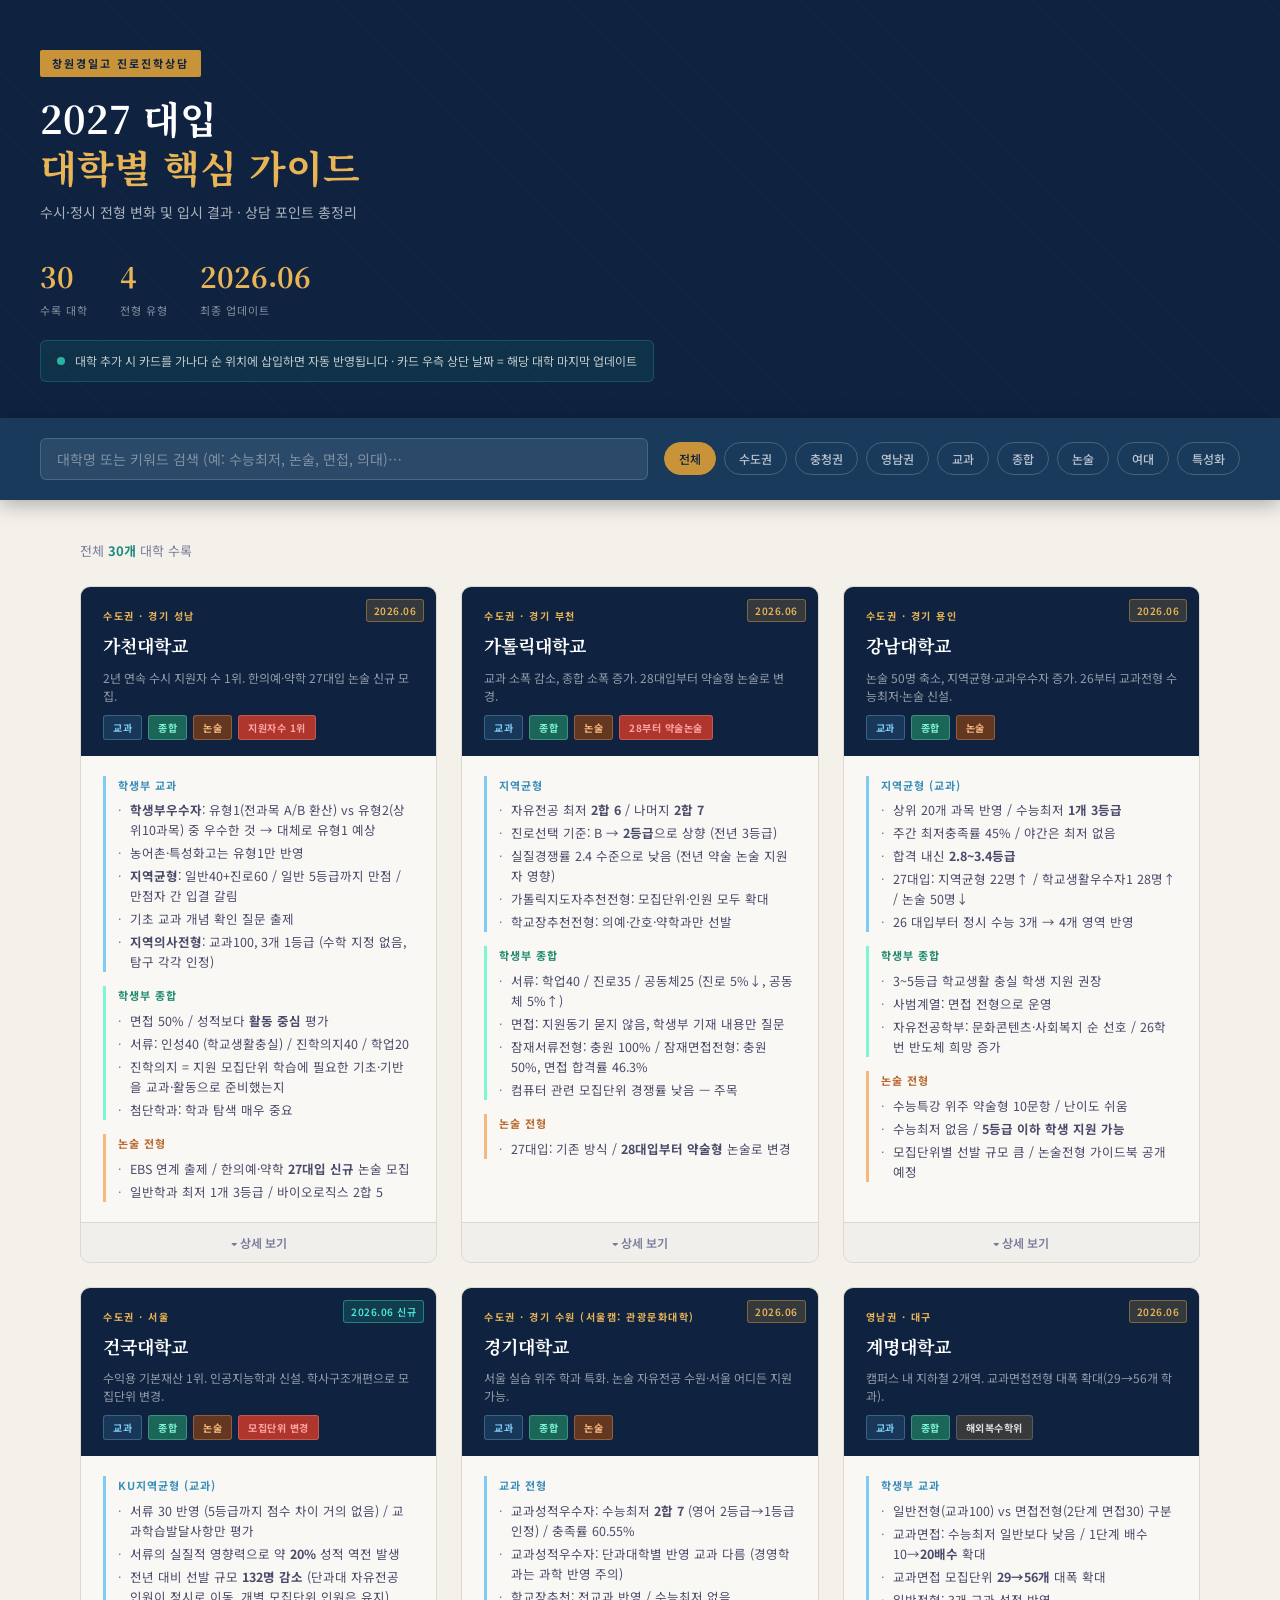
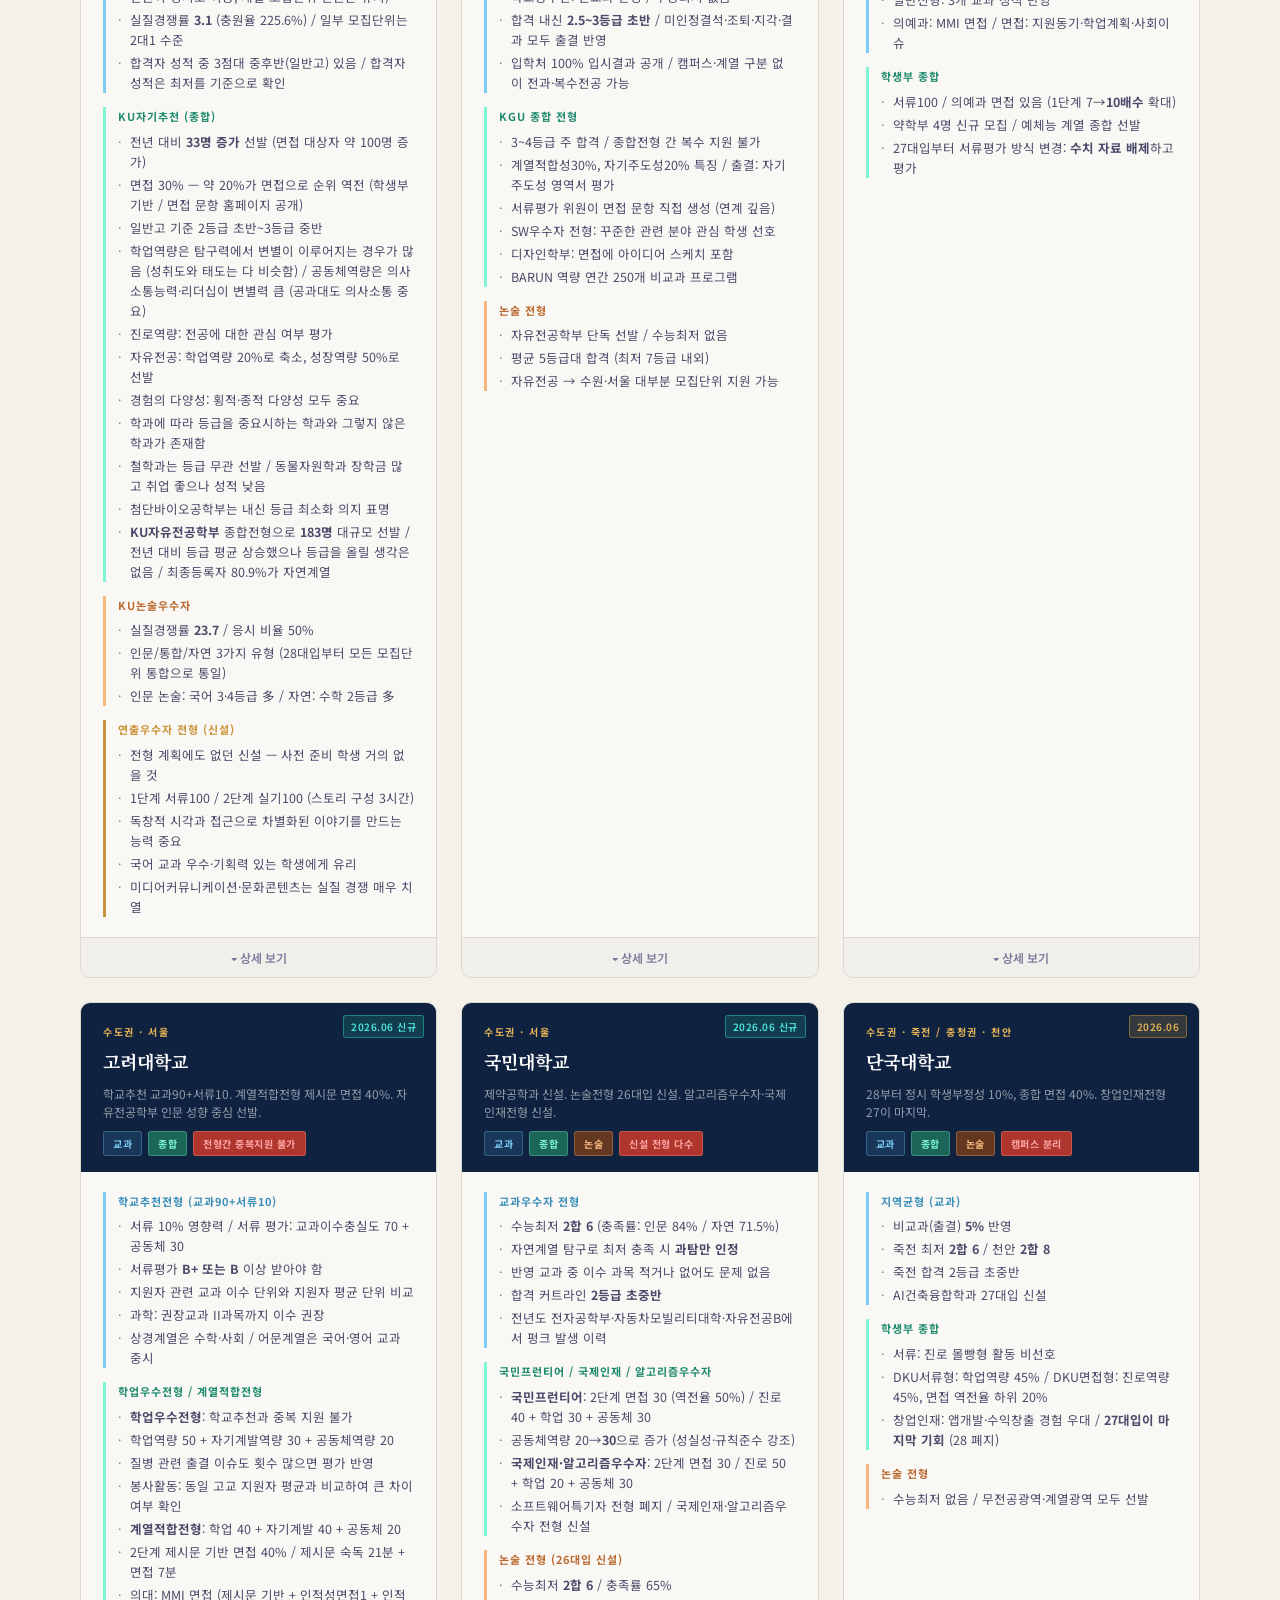
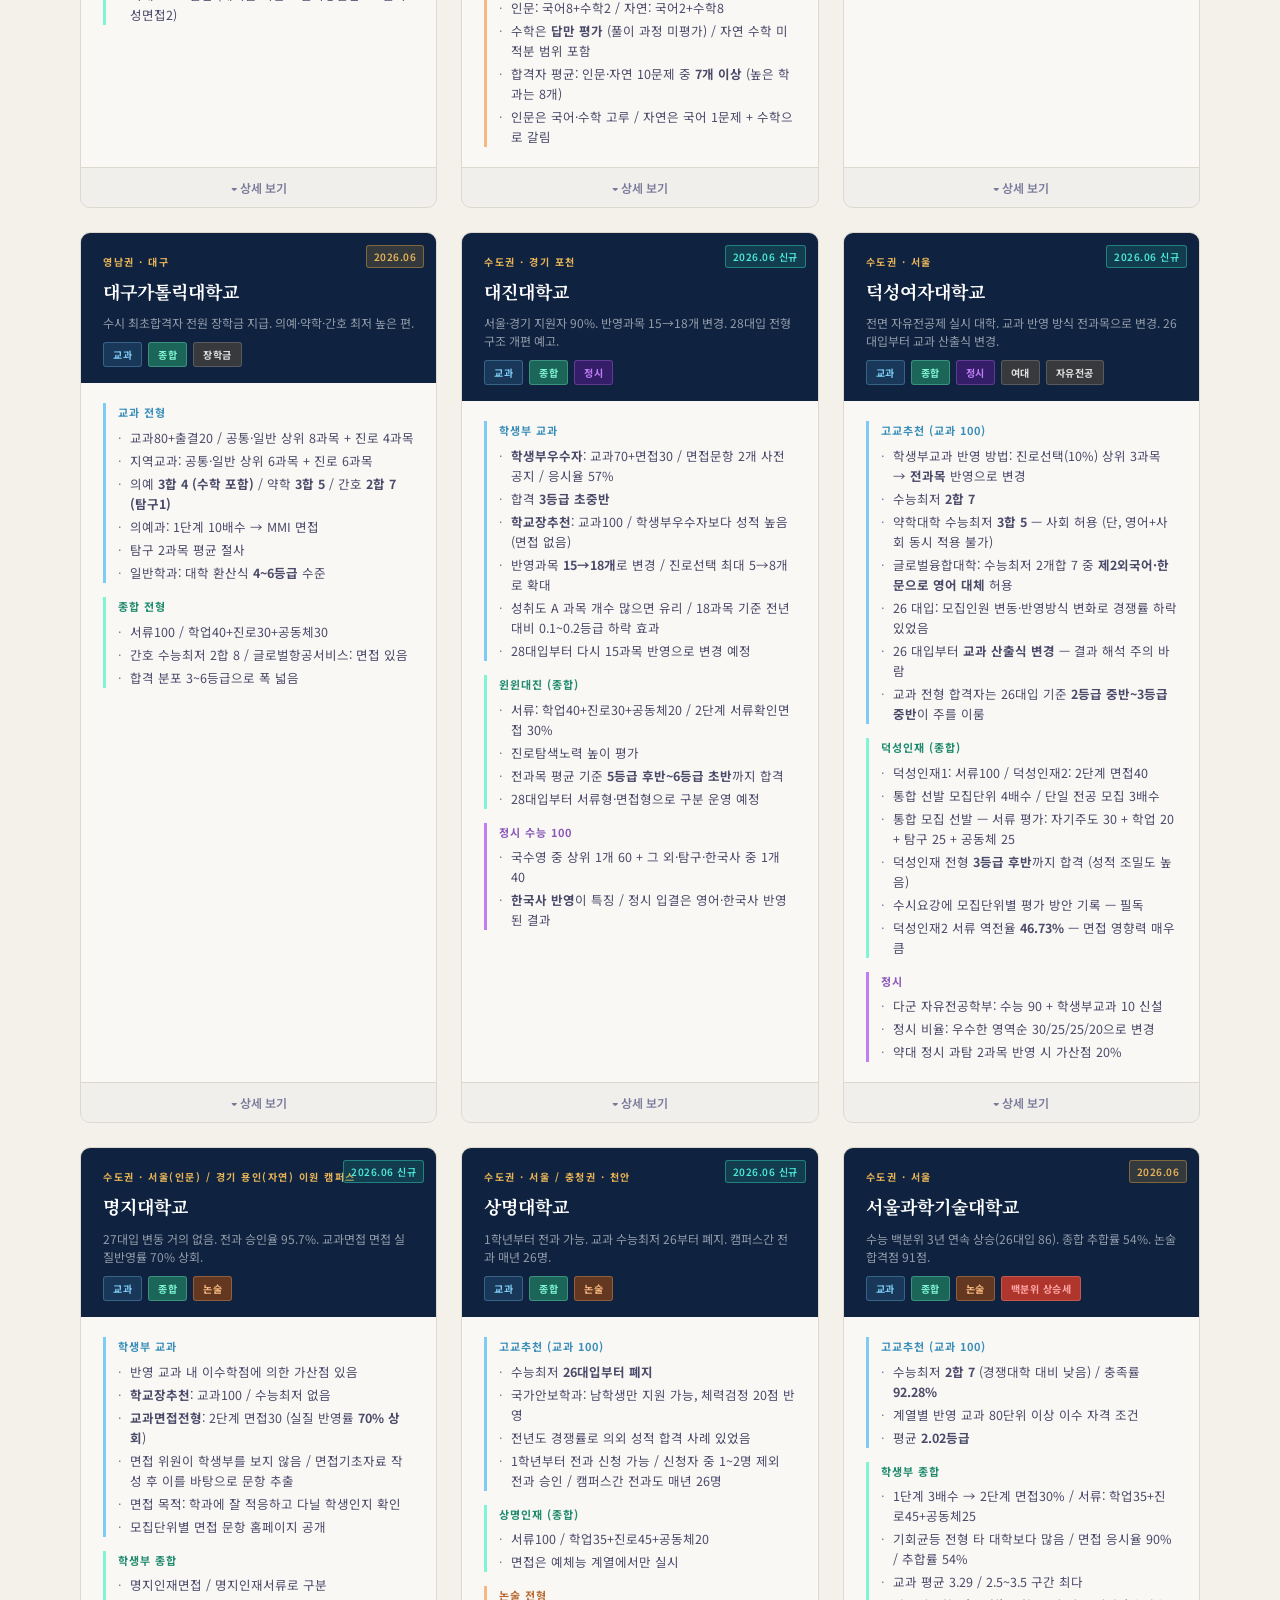
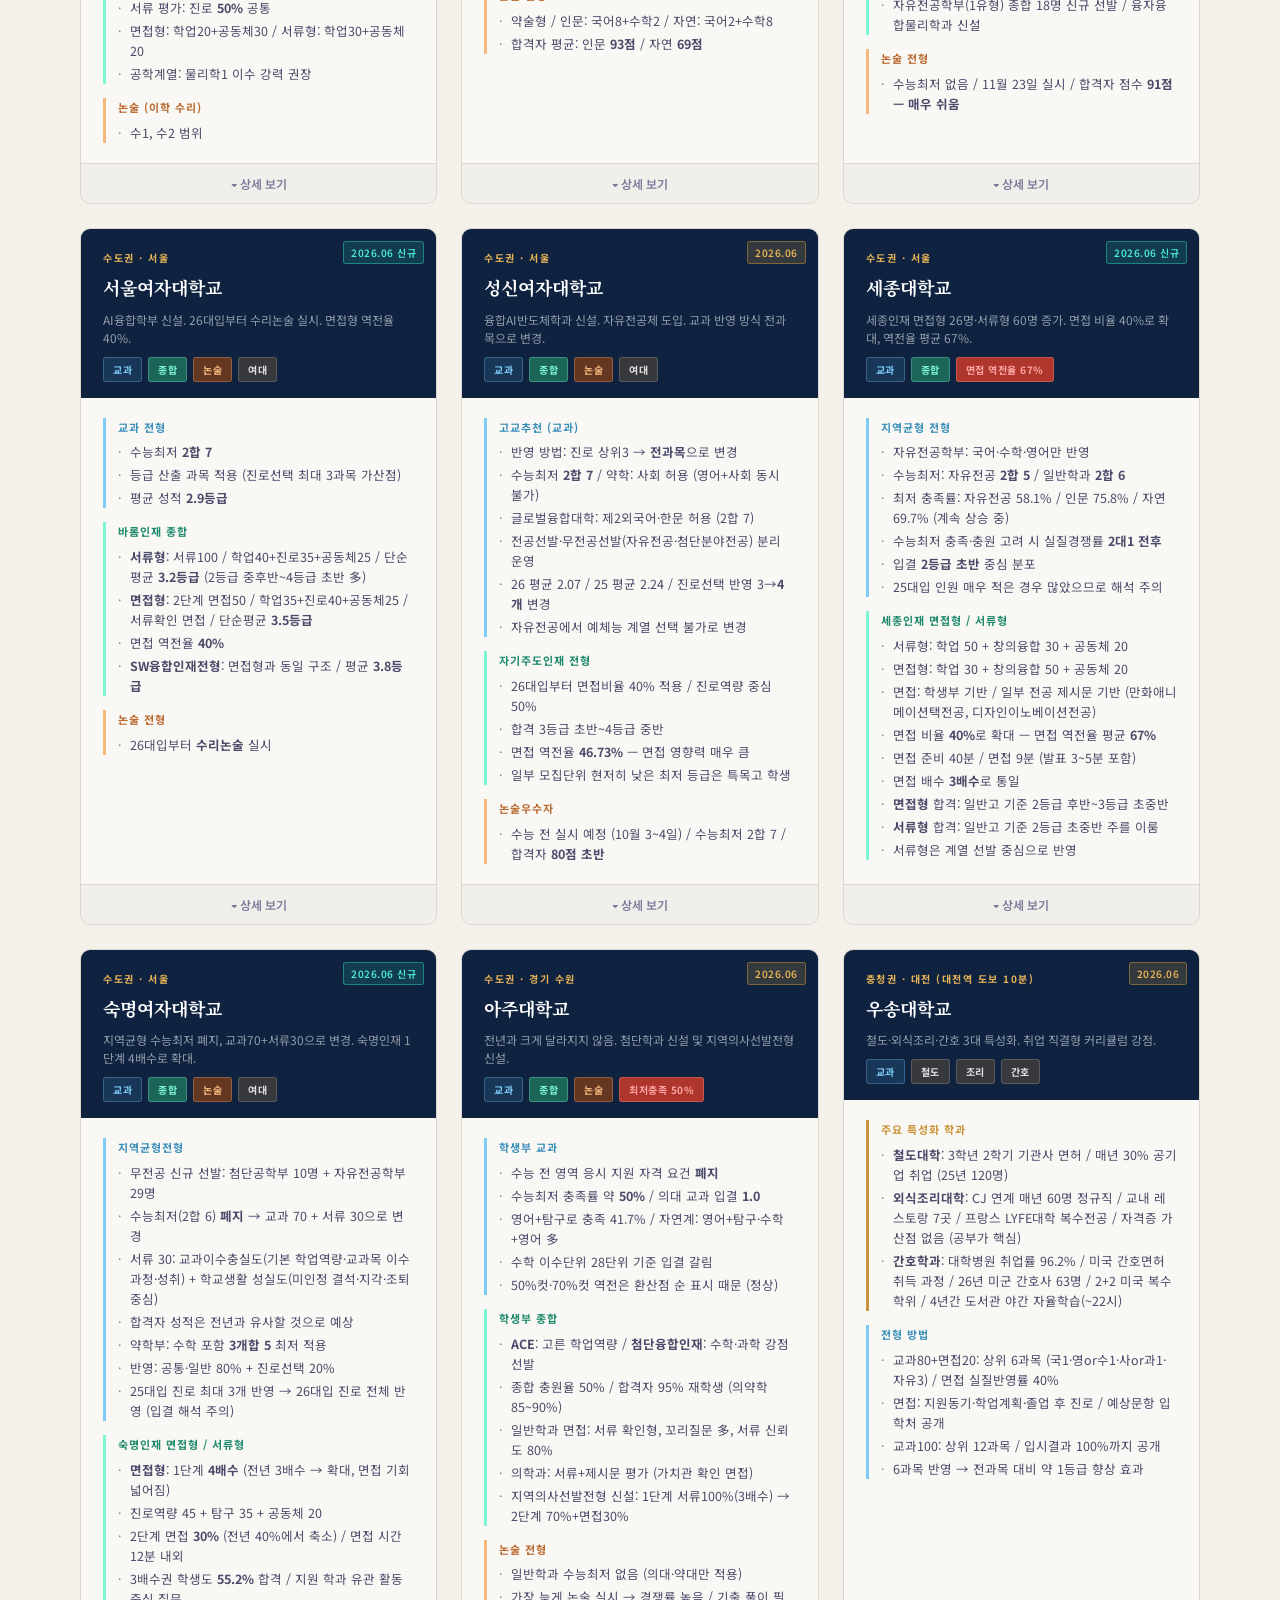
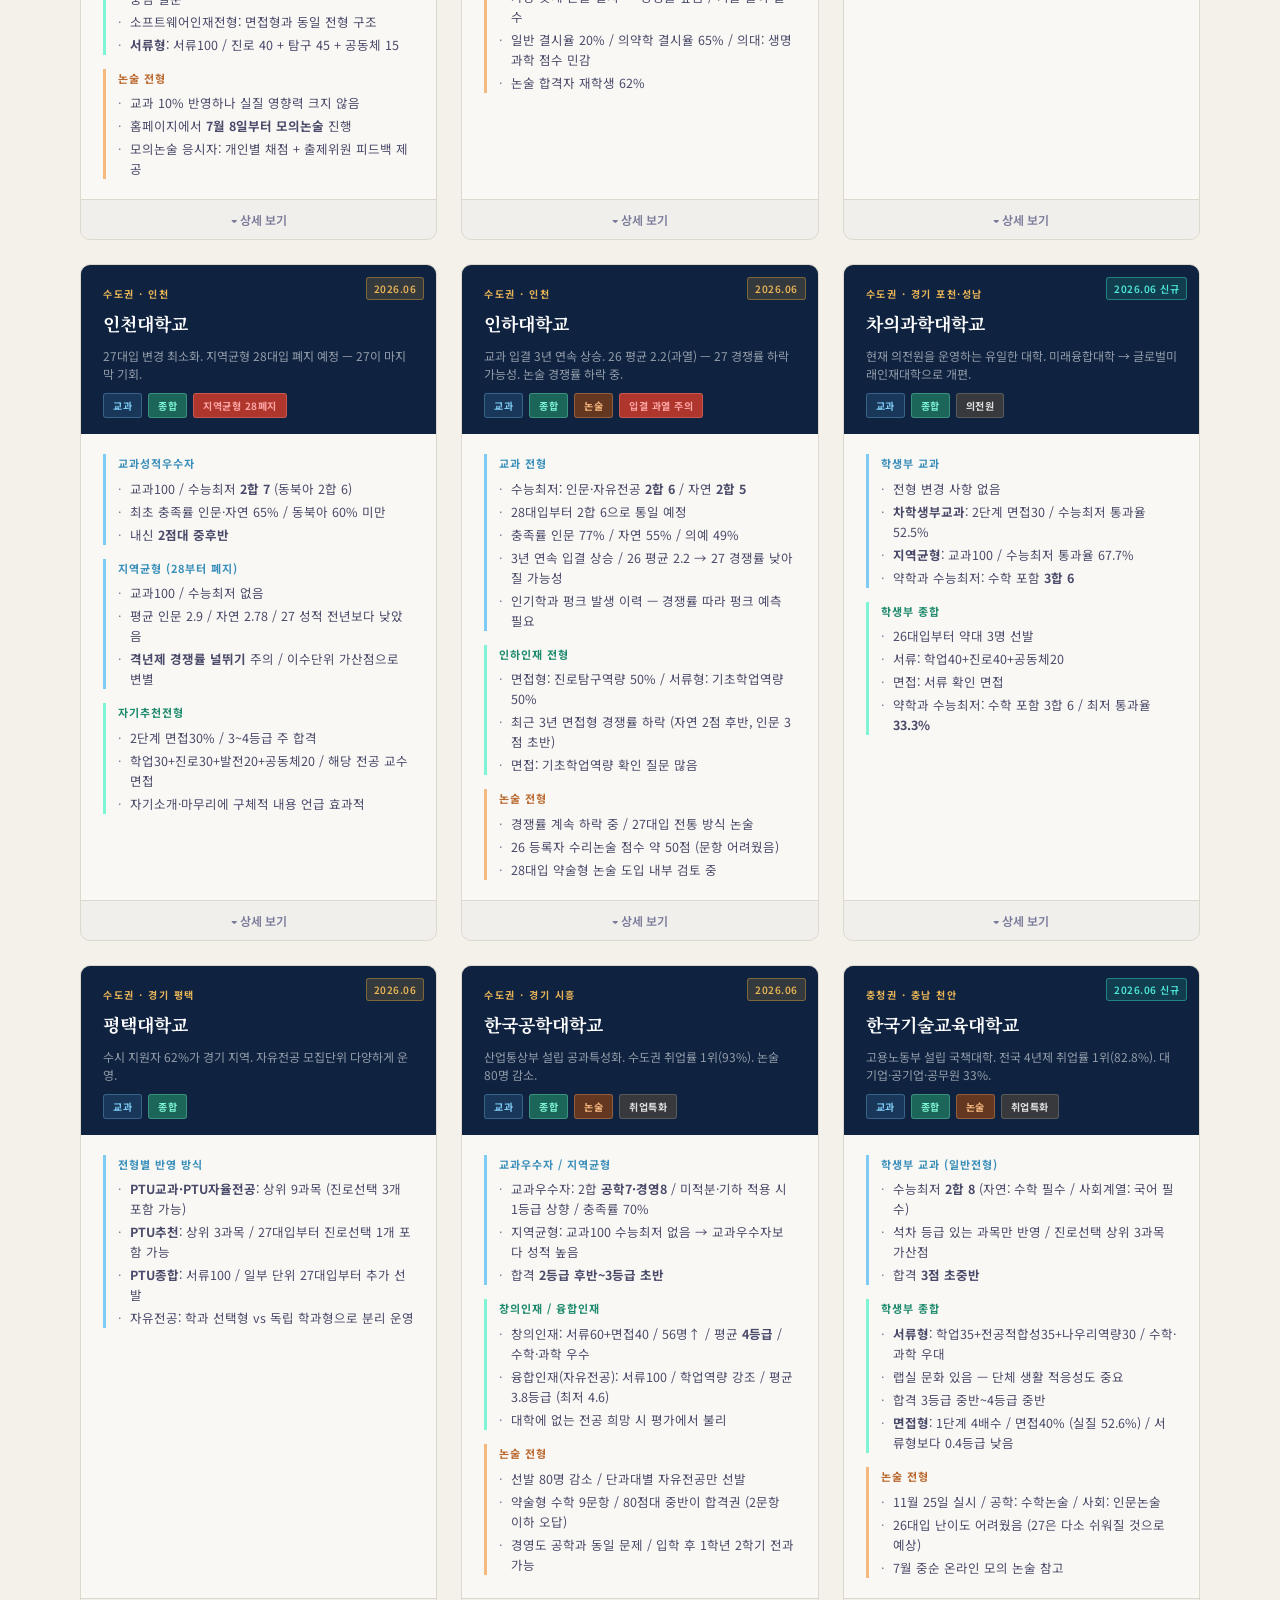
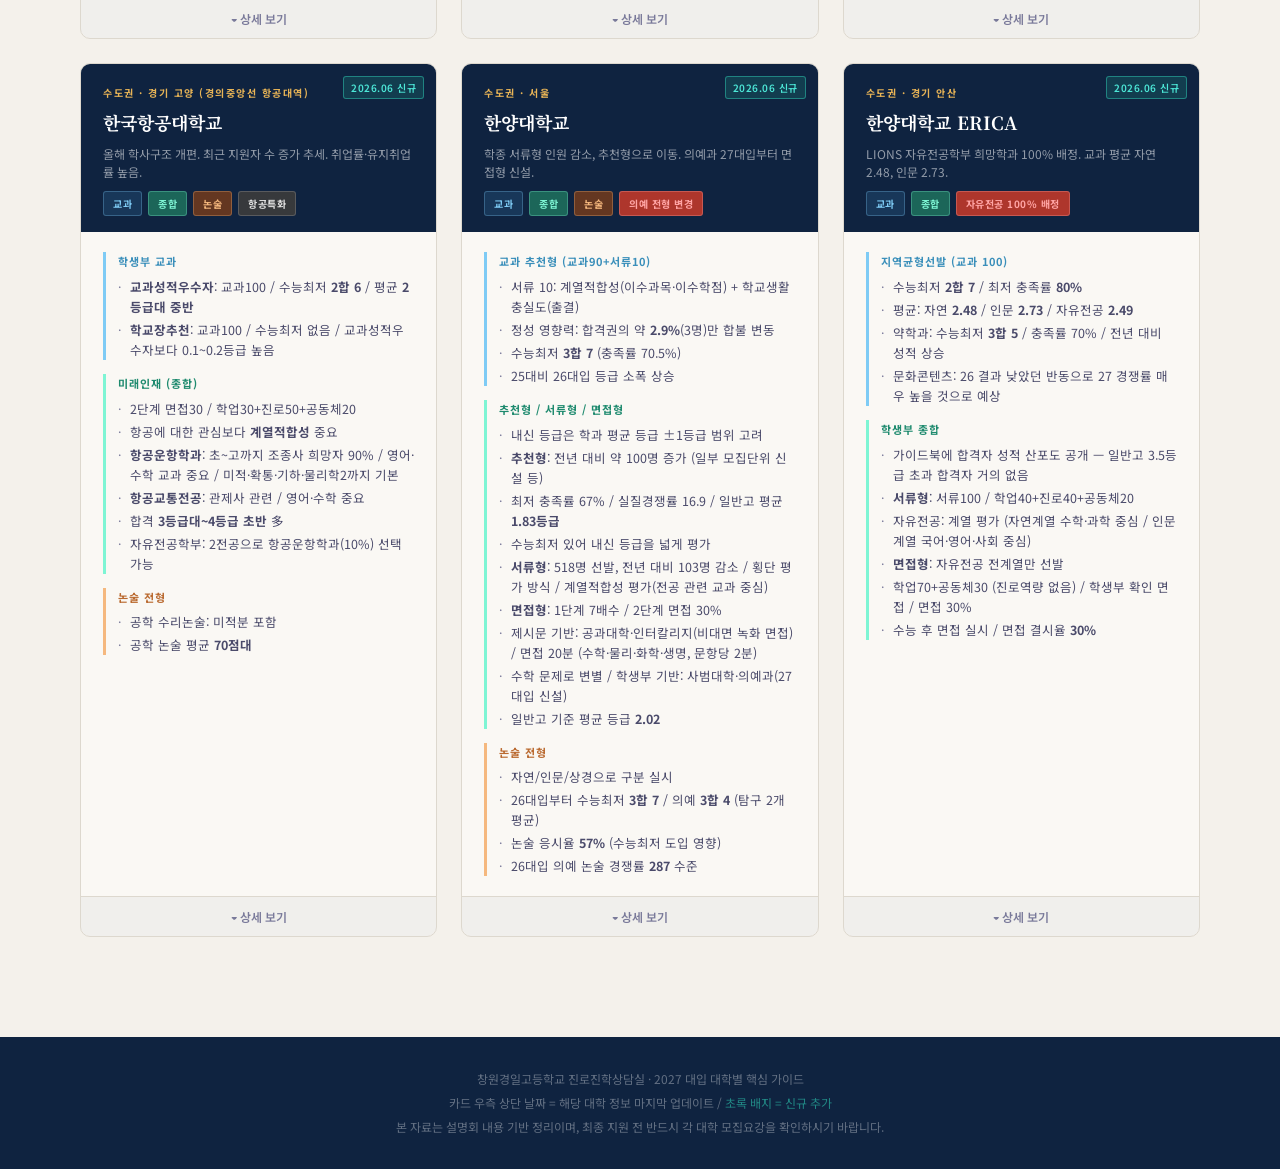
==== commit 914c58f3: "Add files via upload" ====
--- a/index.html
+++ b/index.html
@@ -307,13 +307,14 @@
         <li>전년 대비 <strong>33명 증가</strong> 선발 (면접 대상자 약 100명 증가)</li>
         <li>면접 30% — 약 20%가 면접으로 순위 역전 (학생부 기반 / 면접 문항 홈페이지 공개)</li>
         <li>일반고 기준 2등급 초반~3등급 중반</li>
-        <li>학업역량은 탐구력에서 변별 / 공동체역량은 의사소통능력·리더십이 변별력 큼 (공과대도 의사소통 중요)</li>
+        <li>학업역량은 탐구력에서 변별이 이루어지는 경우가 많음 (성취도와 태도는 다 비슷함) / 공동체역량은 의사소통능력·리더십이 변별력 큼 (공과대도 의사소통 중요)</li>
         <li>진로역량: 전공에 대한 관심 여부 평가</li>
         <li>자유전공: 학업역량 20%로 축소, 성장역량 50%로 선발</li>
         <li>경험의 다양성: 횡적·종적 다양성 모두 중요</li>
+        <li>학과에 따라 등급을 중요시하는 학과와 그렇지 않은 학과가 존재함</li>
         <li>철학과는 등급 무관 선발 / 동물자원학과 장학금 많고 취업 좋으나 성적 낮음</li>
         <li>첨단바이오공학부는 내신 등급 최소화 의지 표명</li>
-        <li><strong>KU자유전공학부</strong> 종합전형으로 <strong>183명</strong> 대규모 선발 / 최종등록자 80.9%가 자연계열</li>
+        <li><strong>KU자유전공학부</strong> 종합전형으로 <strong>183명</strong> 대규모 선발 / 전년 대비 등급 평균 상승했으나 등급을 올릴 생각은 없음 / 최종등록자 80.9%가 자연계열</li>
       </ul>
     </div>
     <div class="section-block 논술">
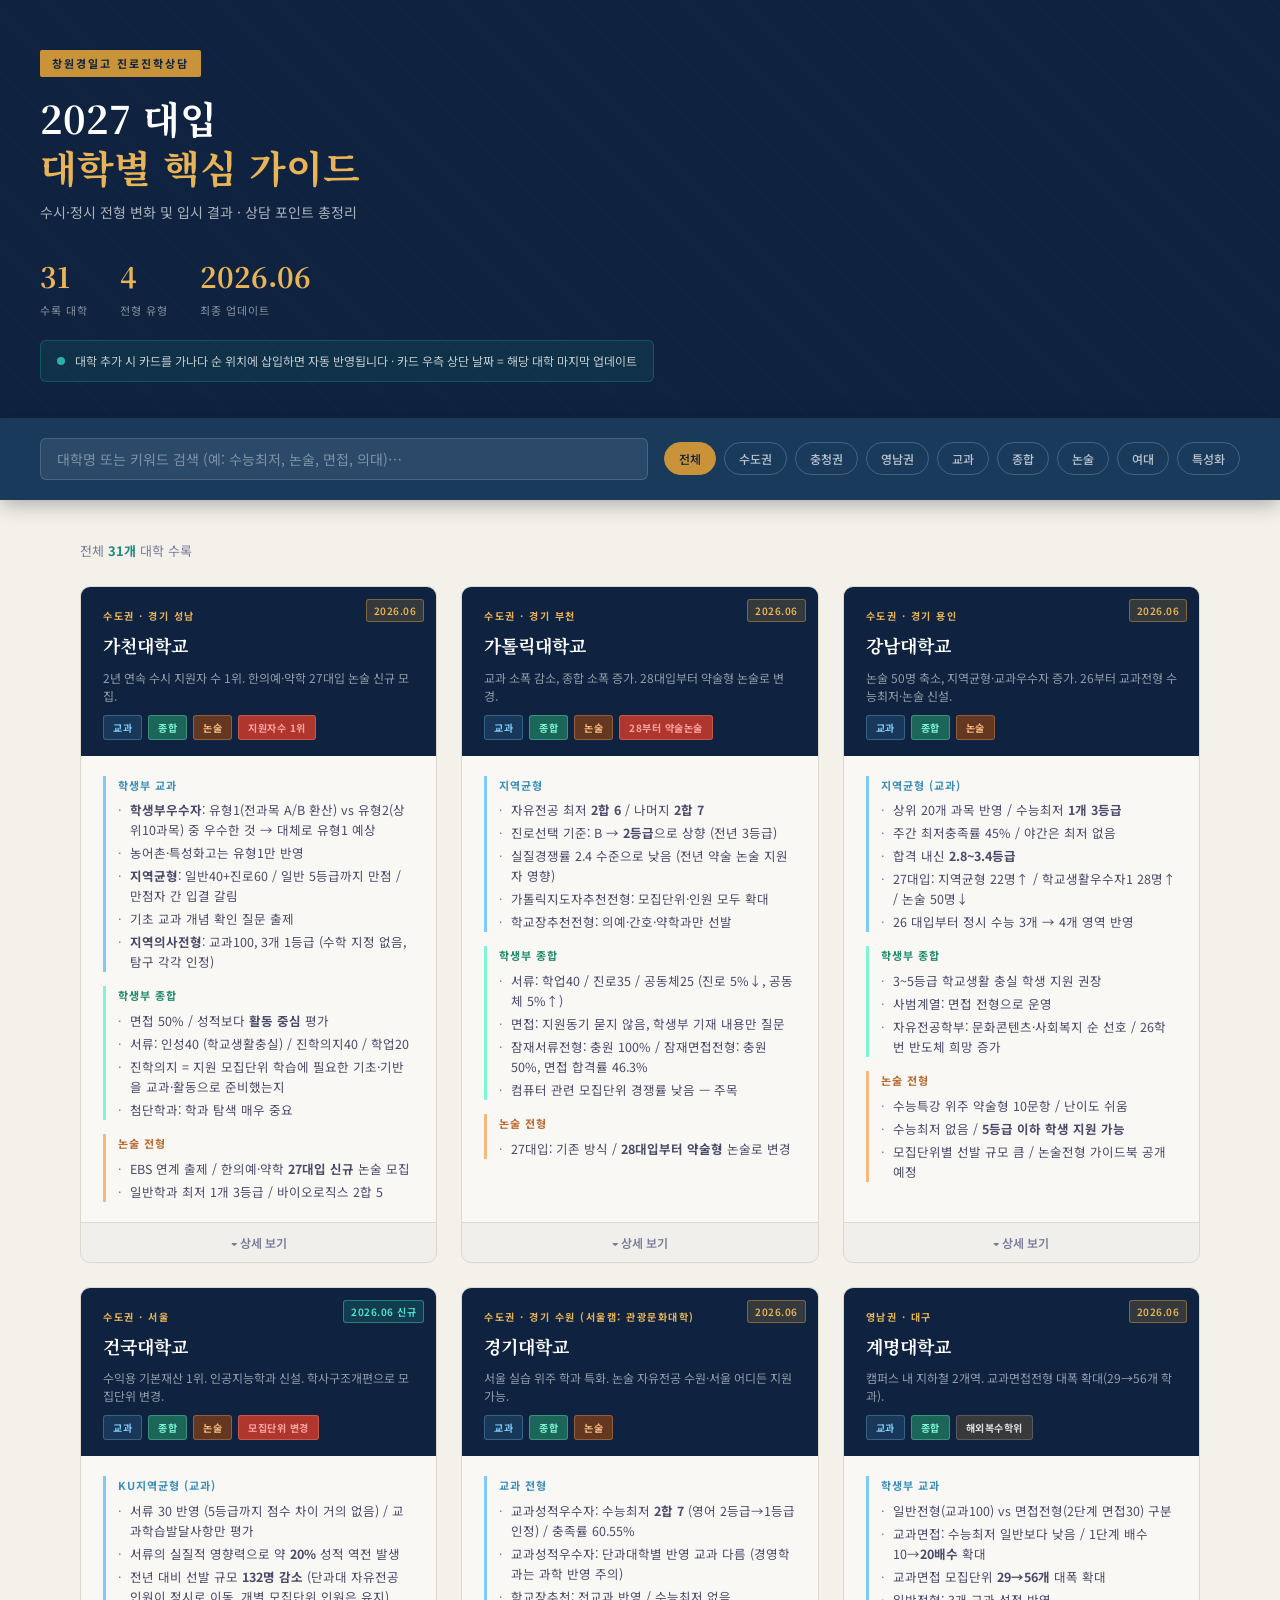
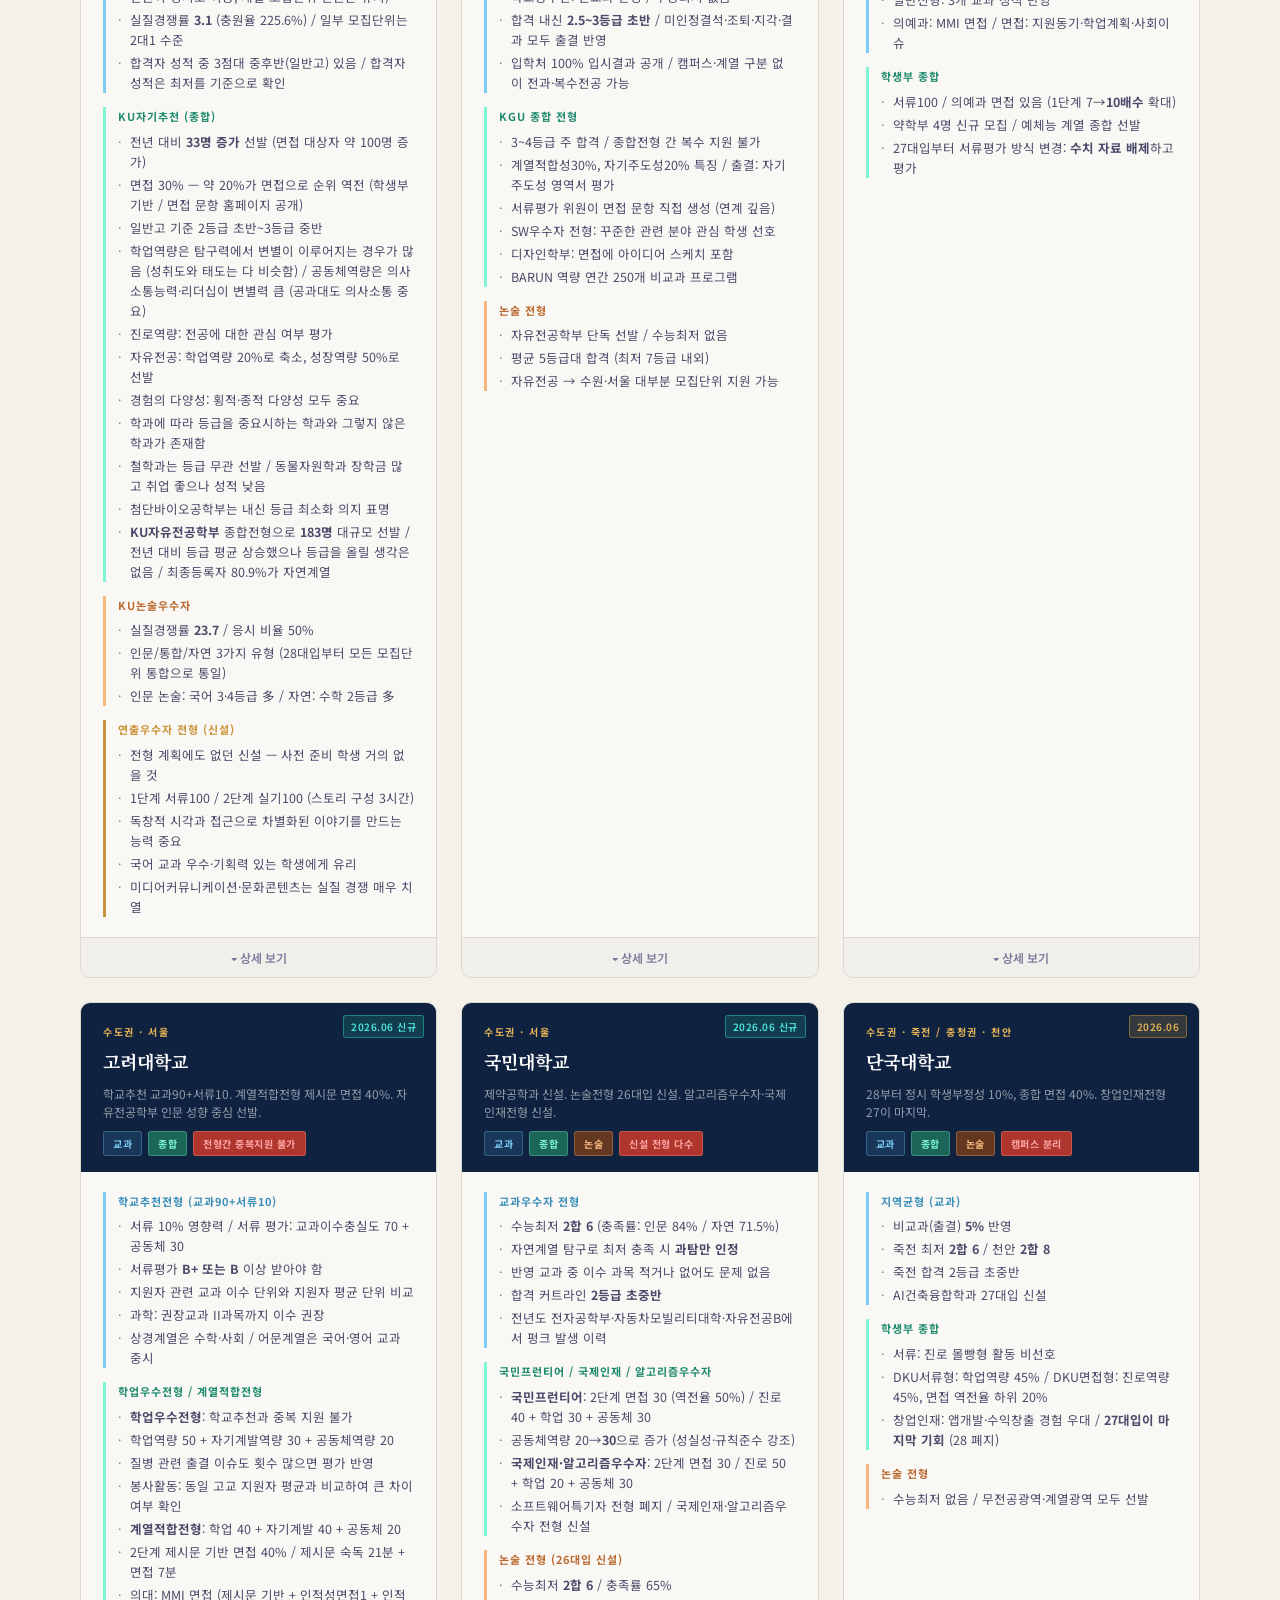
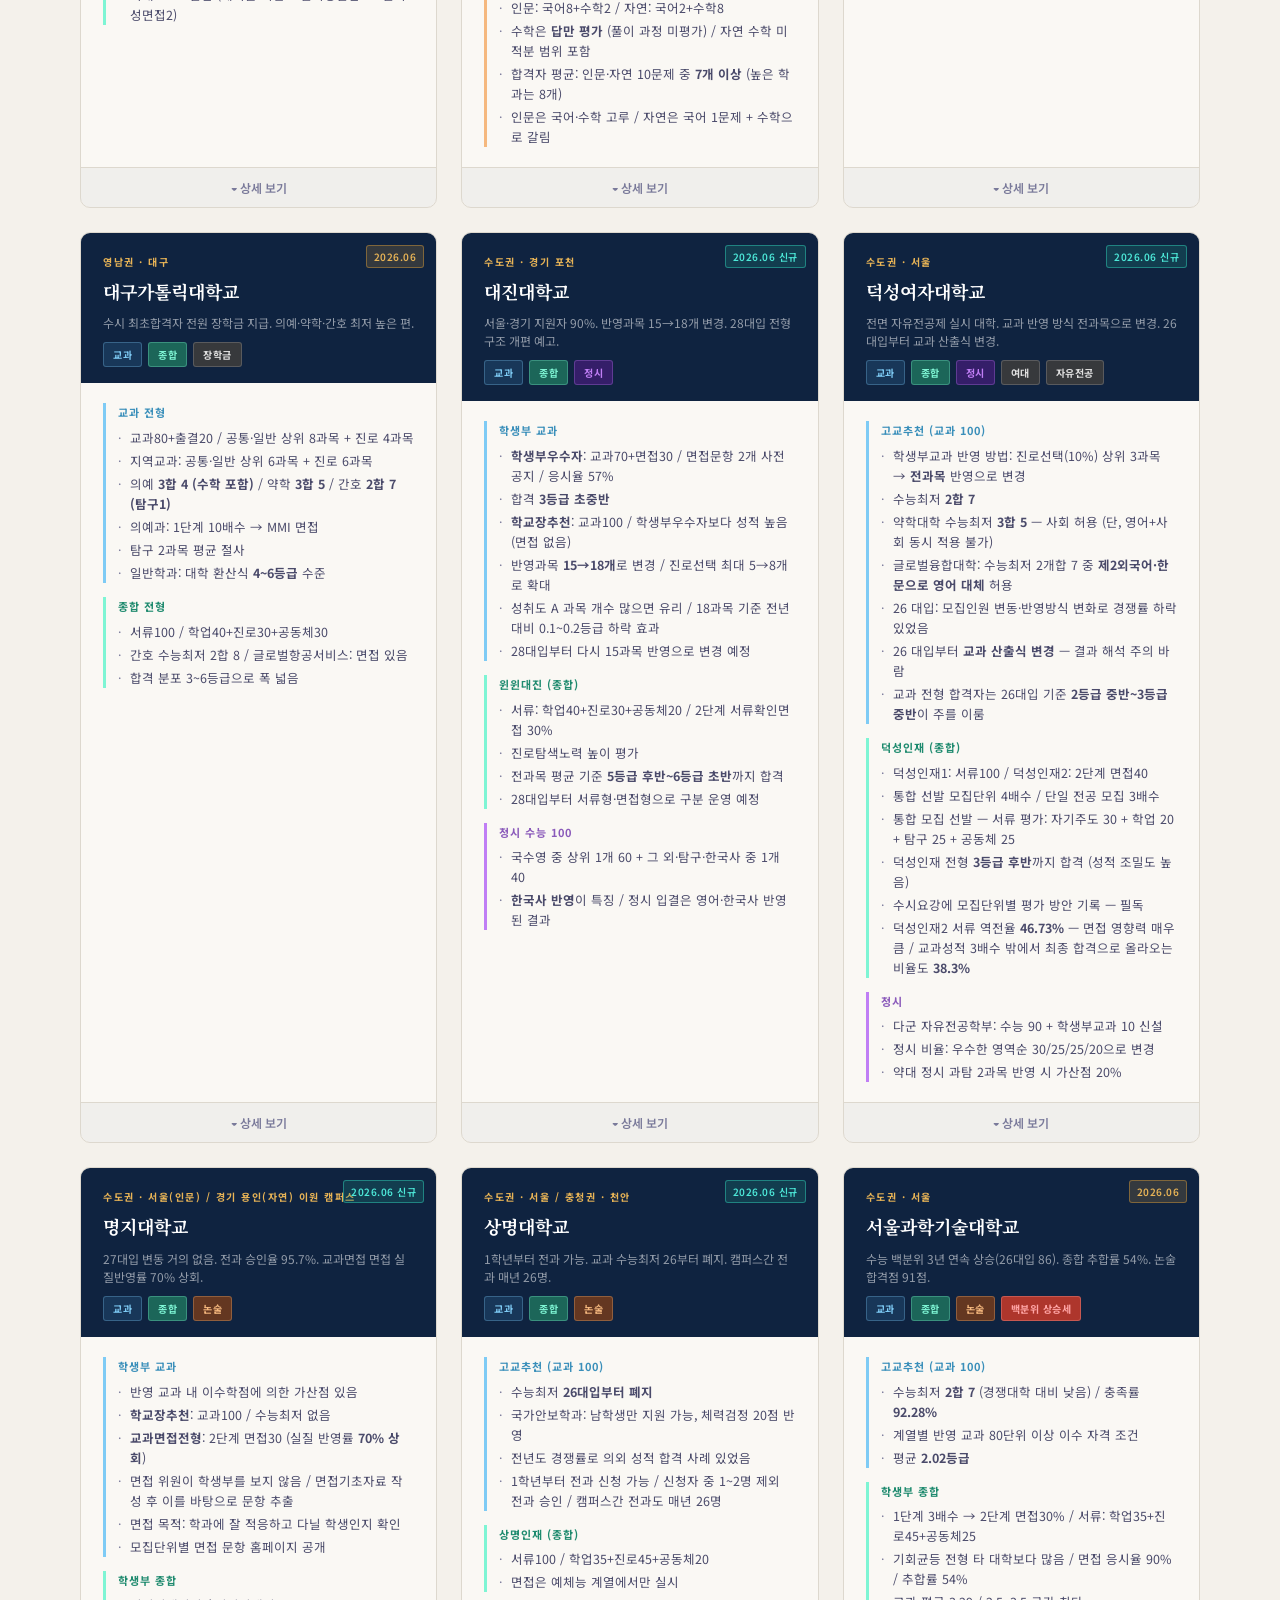
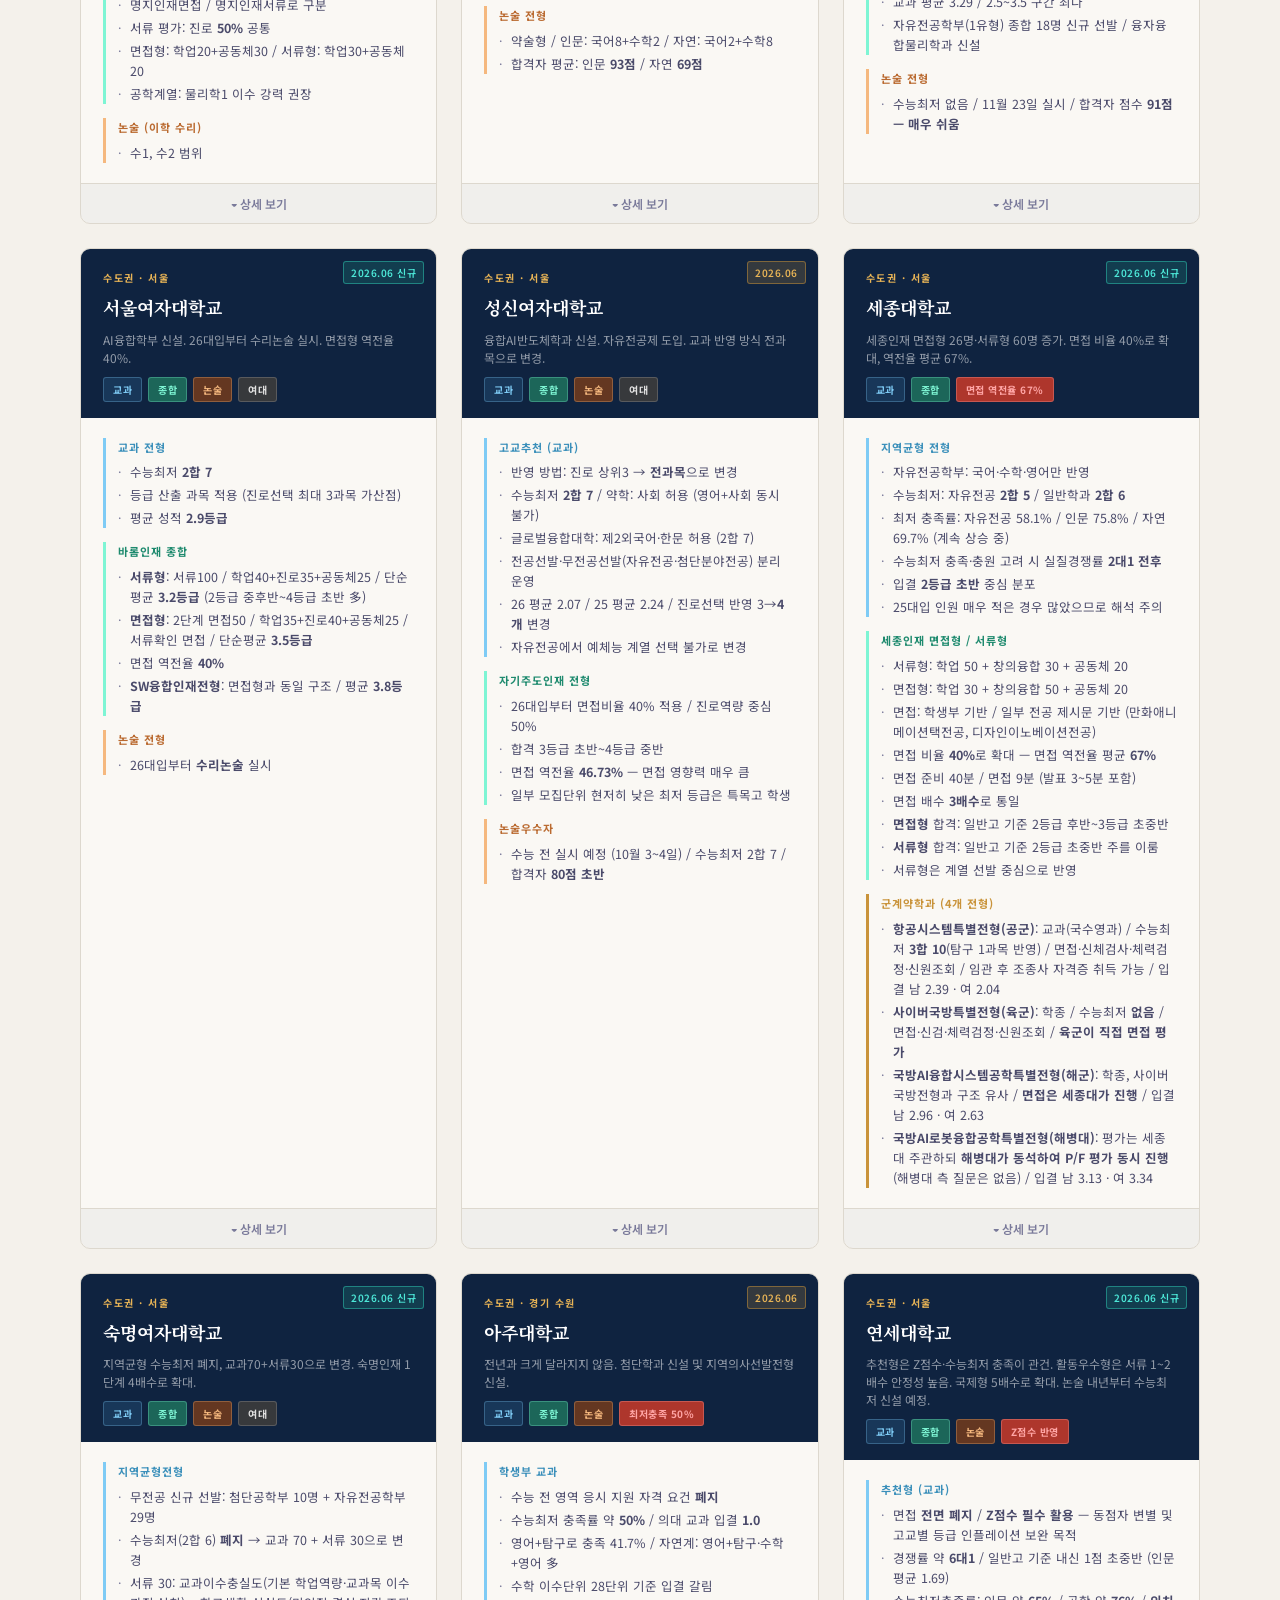
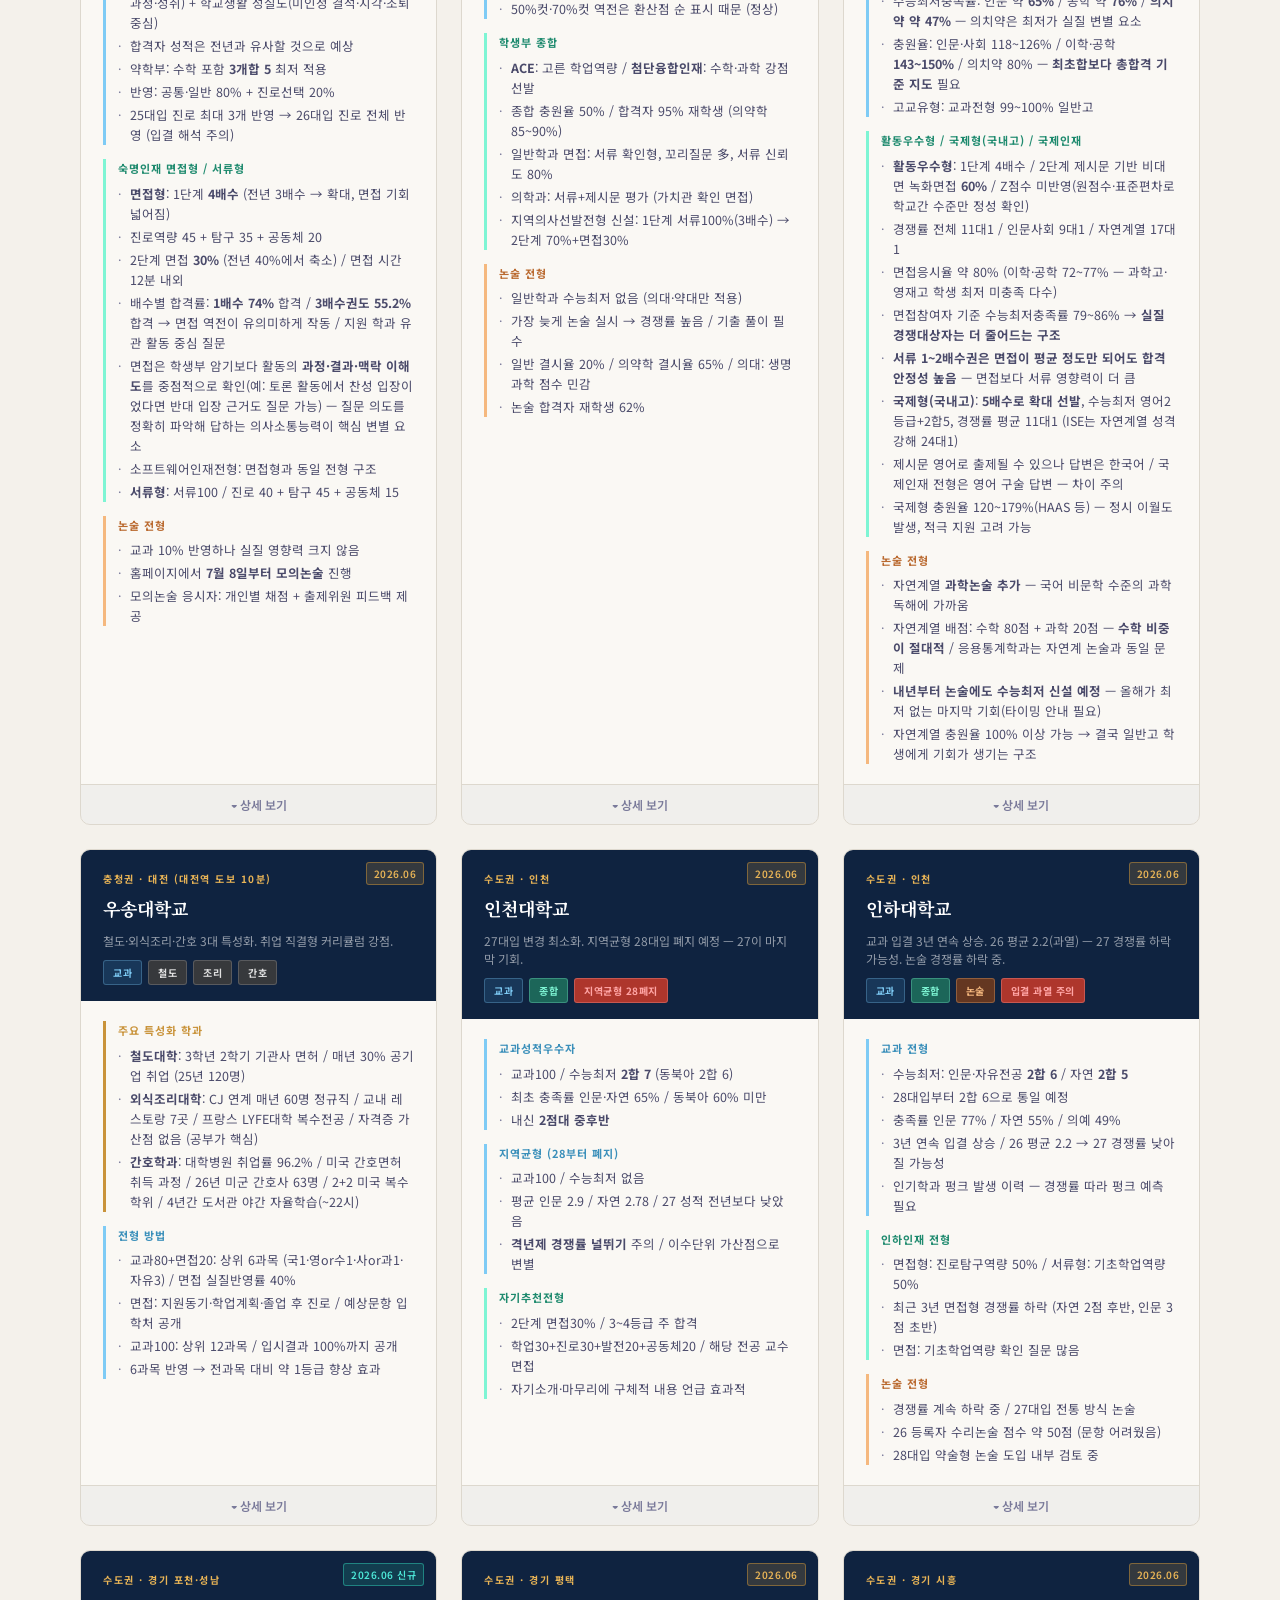
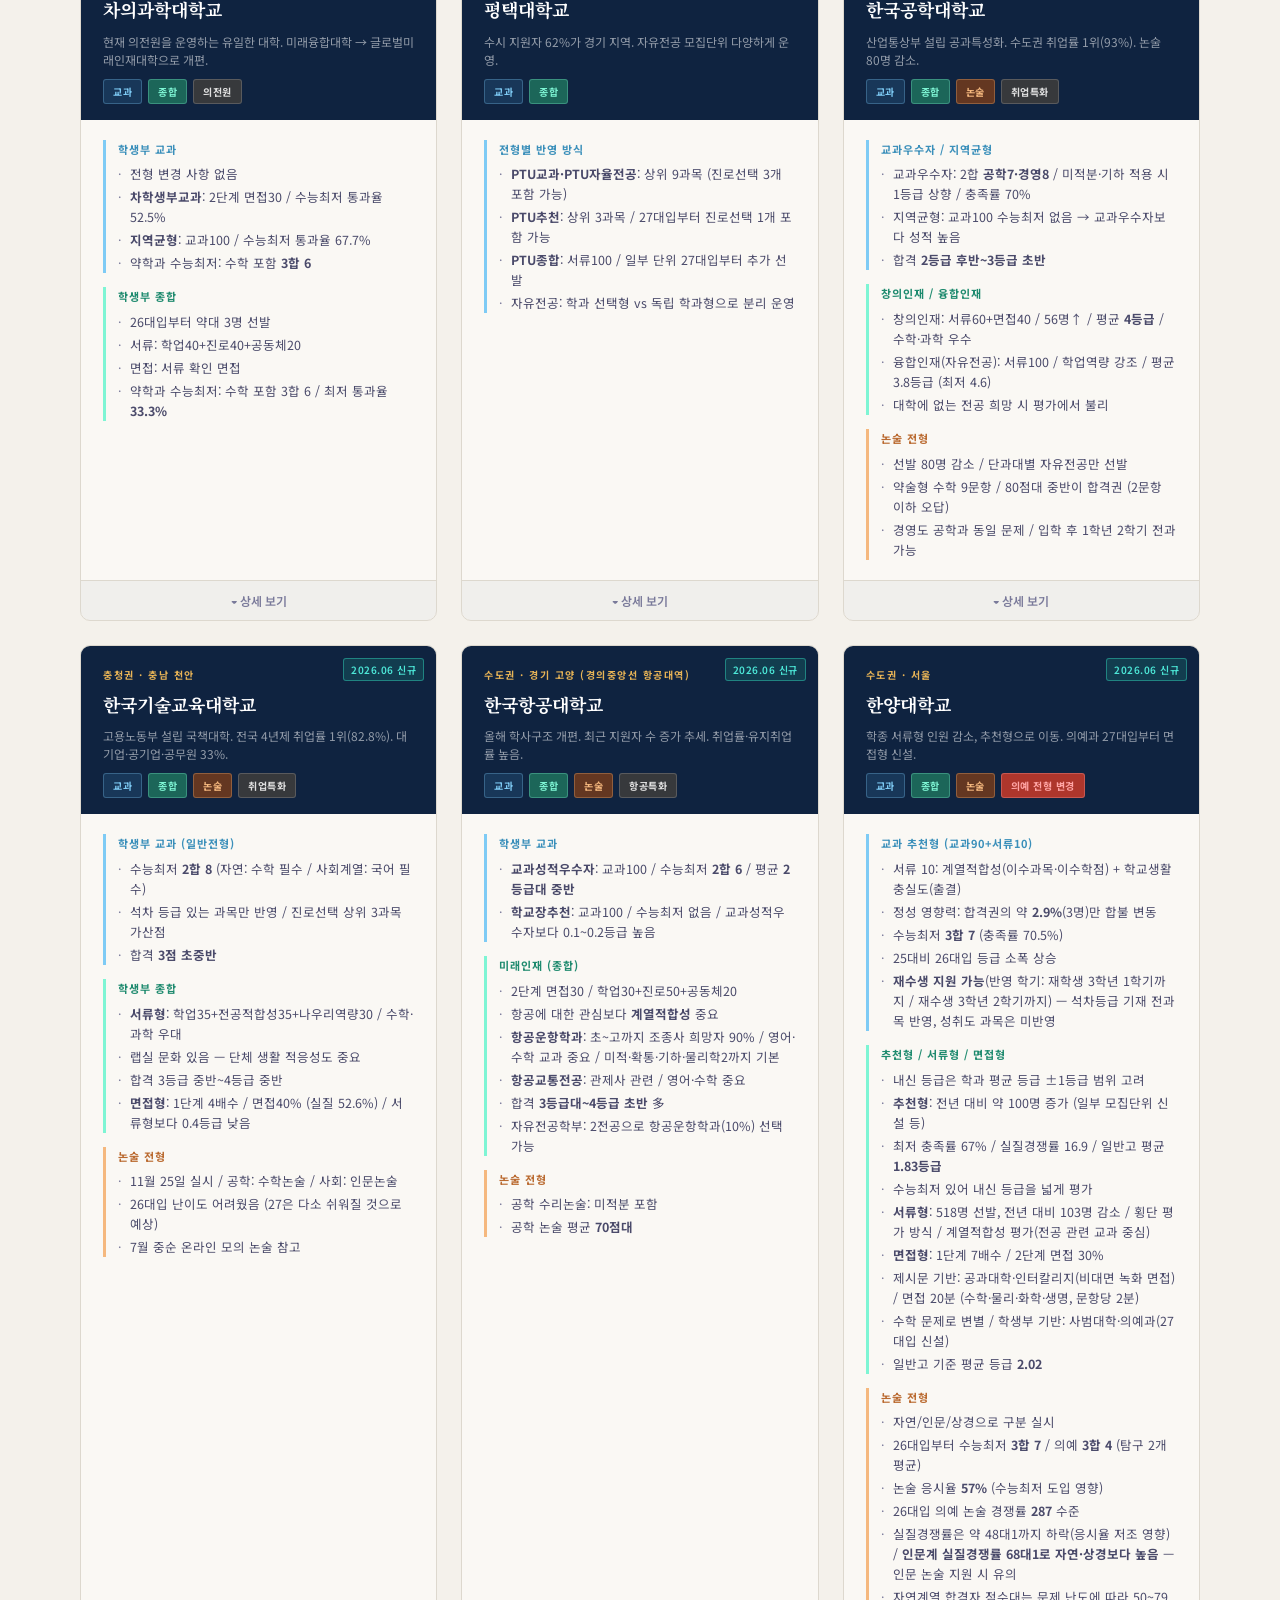
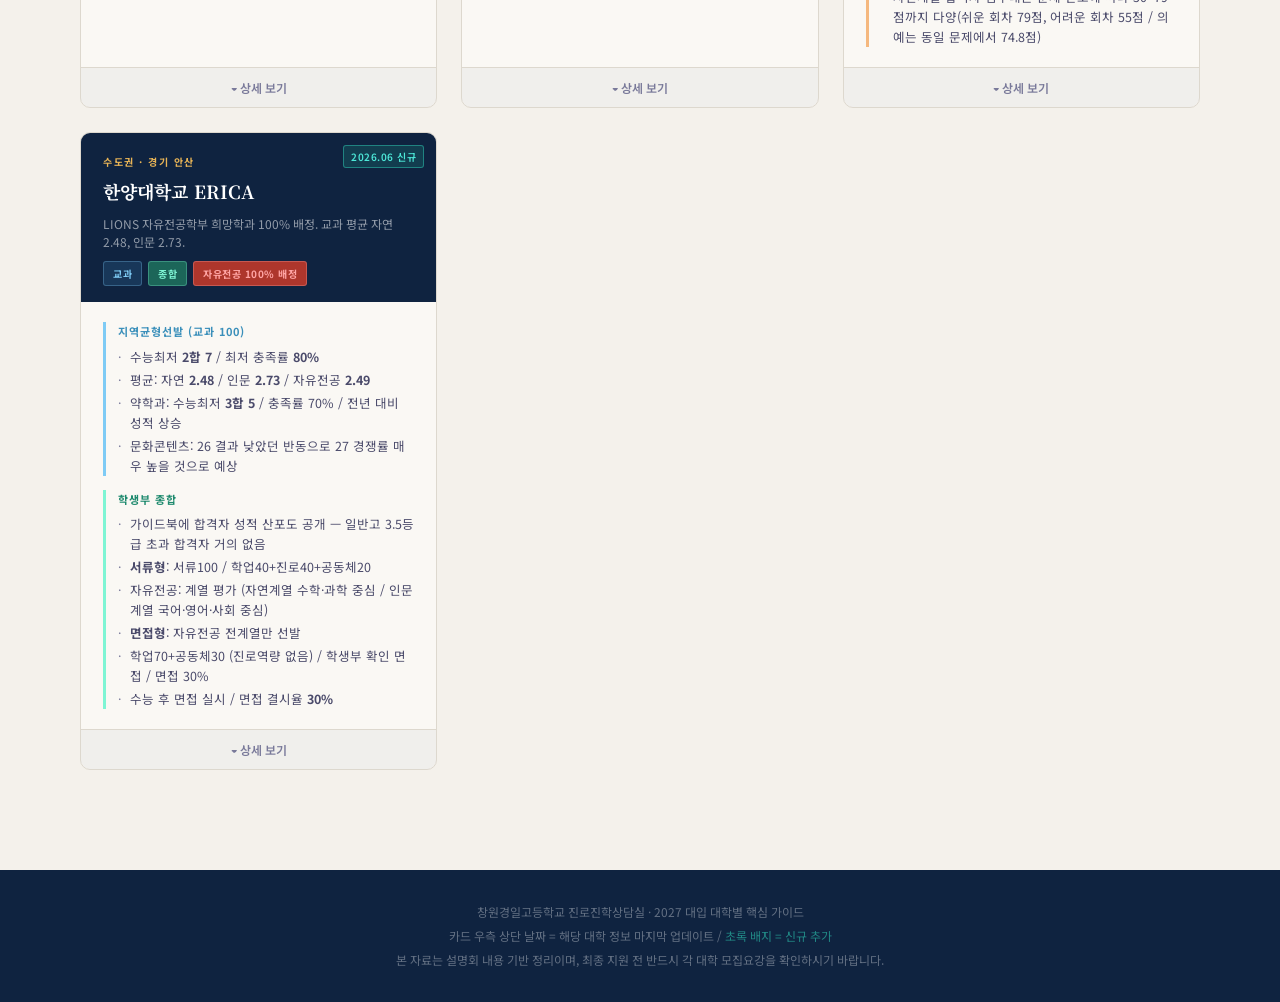
==== commit 6d0d03c8: "Add files via upload" ====
--- a/index.html
+++ b/index.html
@@ -343,7 +343,11 @@
       <div class="cutline-item"><span class="cutline-label">자유전공 자연계열</span><span class="cutline-val">80.9%</span></div>
     </div>
     <div style="height:8px"></div>
-    <div class="point-box">수익용 기본재산 1위 대학. 인공지능학과 신설 (컴공 100명 → AI 50명 + 컴퓨터공학 70명으로 재편). 생명과학대학·융합과학기술원 통합으로 해당 단과대 자유전공 규모 확대.</div>
+    <div class="point-box">건국대 학종에서 <strong>탐구력</strong>은 활동의 양이나 스펙이 아니라, <strong>"어디에 호기심을 가졌고, 어디까지 파고들었는가"</strong>로 평가된다 — 횡적 다양성(여러 분야 관심)과 종적 깊이(한 주제를 끝까지 탐색)를 함께 본다. 면접 질문은 '<strong>왜</strong>(동기) → <strong>무엇을</strong>(탐구 대상) → <strong>어떻게</strong>(방법·과정) → <strong>그래서</strong>(결론·배움)'의 흐름으로 활동 소화력을 검증하므로, 생기부 내 활동을 이 네 단계로 정리해두는 것이 면접 준비의 핵심. 공과대학 포함 전 학과에서 의사소통능력을 중시하므로, 결론을 먼저 말하고 근거를 전개하는 구조로 답변하는 훈련 권장.</div>
+    <div style="height:8px"></div>
+    <div class="caution-box"><strong>[2028학년도 교과전형 전략 포인트]</strong> 2028학년도부터 9등급제→5등급제로 전환되면 교과전형에서 졸업생(재수생)이 구조적으로 불리해질 가능성이 있다. 반대로 현재 재학생에게는 2027년 교과전형 지원 결과가 <strong>"우리 학교 학생이 건국대 정성평가에서 어떻게 읽히는지"를 미리 파악하는 유일한 실전 데이터</strong>가 된다. 교과전형은 평균등급 +0.5까지 정성평가가 작동하므로, 일반고 기준 단위수·표준편차·성취도 분포를 함께 정리해 제출하면 유리. 자기추천전형 평균등급 참고: 문과대 3.0 / 사회과학 2.6 / 경영 2.9 / 이과대 2.6 / 건축 2.7 / 공과대 2.5 / 부동산과학원 3.8(고교유형: 일반고 82.25% / 특목 9.2% / 자사 8.4%). 모의논술 <strong>7월 15일(화) 서울 오프라인</strong> 운영 — 실제 논술 출제자가 본 논술도 출제하는 구조이므로 기출 감각을 잡는 데 매우 중요.</div>
+    <div style="height:8px"></div>
+    <div class="point-box">수익용 기본재산 1위 대학. 인공지능학과 신설 (컴공 100명 → AI 50명 + 컴퓨터공학 70명으로 재편). 생명과학대학·융합과학기술원 통합으로 해당 단과대 자유전공 규모 확대. 연출우수자전형(영화·연극) 면접은 그림 실력보다 <strong>스토리 구성력과 장면 이해력</strong>을 본다는 점도 관련 학과 상담 시 안내 필요.</div>
     <div style="height:8px"></div>
     <div class="caution-box">학사구조개편에 따른 모집단위 변경 있음 — 요강 반드시 확인. KU자유전공학부 정시는 자연계열 99% — 계열 혼재 주의.</div>
   </div>
@@ -474,9 +478,11 @@
     </div>
   </div>
   <div class="card-extra" id="extra-korea">
-    <div class="point-box">자유전공학부: 제2전공으로 공공거버넌스와 리더십 반드시 선택 (법대 유래). 인문 성향 학생 중심 선발 — 자연계 학생은 학부대학 등으로 지원 권장.</div>
-    <div style="height:8px"></div>
-    <div class="caution-box">학업우수전형·학교추천전형 중복 지원 불가. 계열적합전형 면접 비중 40% — 면접 준비 필수.</div>
+    <div class="point-box">전공자율선택제(무전공)는 자유전공학부 외에 <strong>학부대학·공과대학에도 별도로 존재</strong>한다. 자유전공학부는 제2전공으로 공공거버넌스와 리더십을 반드시 선택해야 하며(법대 유래로 교수진·커리큘럼이 법학 중심) 인문 성향 학생 중심으로 평가되므로, <strong>자연계 학생은 자유전공학부보다 학부대학이나 공과대학 무전공으로 지원하는 것을 권장</strong>.</div>
+    <div style="height:8px"></div>
+    <div class="point-box">고려대 학종에서 <strong>세특은 등급을 뒤집는 만능 요소가 아니다</strong> — "세특이 등급을 뒤집을 정도의 영향력을 가진다고 보기는 어렵다"는 것이 사정관의 공식 코멘트. 세특은 학생의 관심도·탐구욕·인성을 확인하는 자료로 활용된다. 학업역량은 등급 자체뿐 아니라 이수자 수 대비 표준편차, 석차, 원점수, 성취도 분포 내 위치까지 종합 정성 환산해서 본다(성취도 A 과목도 성취도 비율에 따라 다르게 평가).</div>
+    <div style="height:8px"></div>
+    <div class="caution-box">학업우수전형·학교추천전형 중복 지원 불가. 계열적합전형 면접 비중 40% — 면접 준비 필수(제시문 숙독 21분, 핵심은 제시문 간 공통 키워드를 유추해 다른 제시문에 추론·적용하는 종합적 사고력). 서류평가는 2인 독립평가 후 일정 등급 이상 차이가 발생하면 다른 2인이 재평가하고, 그래도 차이가 크면 3차 평가까지 진행하는 다단계 검증 구조. 질병조퇴·결석은 사유가 기재되지 않으면 부정적으로 평가될 수 있고, 봉사활동은 동일 고교 지원자 평균과 비교해 해석됨에 유의.</div>
   </div>
   <button class="card-expand-btn" onclick="toggleExtra('extra-korea',this)">▾ 상세 보기</button>
 </div>
@@ -531,9 +537,13 @@
       <div class="cutline-item"><span class="cutline-label">프런티어 면접역전율</span><span class="cutline-val">50%</span></div>
     </div>
     <div style="height:8px"></div>
+    <div class="caution-box"><strong>[정시 반영비율 변경 — 반드시 확인]</strong> 인문: 국어30+수학30 → <strong>국어40+수학30</strong>으로 국어 비중 상승. 자연: 국어20+수학30 → <strong>국어30+수학40</strong>으로 수학 비중 상승. 직전 년도 입결을 과목별 실제 점수로 환산할 때 이 변경사항을 반영하지 않으면 잘못된 지원 판단이 날 수 있으므로, 전년 입결 참고 시 주의 필요. 자연계 자유전공·미래융합은 수능최저에서 탐구를 활용할 경우 <strong>과탐만 인정</strong>되므로, 사탐 선택 자연계 학생은 국수영 조합으로 최저 충족 가능성을 따로 확인해야 함.</div>
+    <div style="height:8px"></div>
+    <div class="point-box">무전공 모집단위 전략: <strong>미래융합전공으로 입학하면 조형대학·자동차모빌리티대학 등 경쟁률이 높은 학과도 진입이 가능</strong>하므로, 일반 모집단위 정시 커트라인을 넘기 어려운 학생에게 대안 경로가 될 수 있다(단, 입학 후 해당 학과 진입 요건·선착순 여부 사전 확인 필요). 수능 백분위 기준 85% 내외 합격선이 형성되어 있으며, 인문기술융합 미래융합(A)는 수학을 반영하여 82% 수준, 미래융합(C)는 수학 미반영 구조로 92%까지 상승 — 수학 실력에 따라 유리한 트랙이 다르므로 과목별 백분위를 함께 확인해서 안내할 것.</div>
+    <div style="height:8px"></div>
     <div class="point-box">양자·바이오 분야 집중 투자. 제약공학과 신설 (화학·생명과학·확률과통계 권장). 서울 여러 지역 셔틀버스 운행.</div>
     <div style="height:8px"></div>
-    <div class="caution-box">일부 모집단위 명칭 변경 있음 — 요강 확인 필수. 전년도 펑크 발생 모집단위 27대입 경쟁률 상승 가능성 주의.</div>
+    <div class="caution-box">일부 모집단위 명칭 변경 있음 — 요강 확인 필수. 전년도 펑크 발생 모집단위 27대입 경쟁률 상승 가능성 주의. 정시 다군 충원율이 276%→140%로 크게 하락한 점도 지원 전략 수립 시 유의.</div>
   </div>
   <button class="card-expand-btn" onclick="toggleExtra('extra-kookmin',this)">▾ 상세 보기</button>
 </div>
@@ -702,7 +712,7 @@
         <li>통합 모집 선발 — 서류 평가: 자기주도 30 + 학업 20 + 탐구 25 + 공동체 25</li>
         <li>덕성인재 전형 <strong>3등급 후반</strong>까지 합격 (성적 조밀도 높음)</li>
         <li>수시요강에 모집단위별 평가 방안 기록 — 필독</li>
-        <li>덕성인재2 서류 역전율 <strong>46.73%</strong> — 면접 영향력 매우 큼</li>
+        <li>덕성인재2 서류 역전율 <strong>46.73%</strong> — 면접 영향력 매우 큼 / 교과성적 3배수 밖에서 최종 합격으로 올라오는 비율도 <strong>38.3%</strong></li>
       </ul>
     </div>
     <div class="section-block 정시">
@@ -715,7 +725,11 @@
     </div>
   </div>
   <div class="card-extra" id="extra-duksung">
-    <div class="caution-box">전면 자유전공제 대학 — 모집단위별 평가 방안 다름. 개별 학과 입결 참고 어려울 수 있음.</div>
+    <div class="point-box">덕성여대 학종의 가장 큰 특징은 <strong>전공적합성·진로역량이라는 평가 항목 자체가 없다</strong>는 점이다. 전공 일치도나 진로 연계성을 보는 것이 아니라, 활동 과정에서 드러나는 <strong>성장·발전·자기주도성</strong>이 핵심 평가 기준이다 — "어떤 활동을 했는가"보다 "그 활동을 어떻게 소화하고 무엇을 변화시켰는가"를 본다. 진로를 중간에 바꾼 경우에도 변경 전후 활동 모두 유의미하게 평가되므로, 진로 일관성에 대한 불안 없이 지원 권장. <strong>2.5~3.5등급대 학생이라면 활동 맥락과 성장 서사를 잘 준비하면 합격 가능성이 높다</strong>는 것이 현장 결과를 통해 확인된 경향.</div>
+    <div style="height:8px"></div>
+    <div class="point-box">약대 지원 가능성 범위가 넓다 — 교과전형 합격자가 1~3등급대이며, 3등급대 합격 사례는 자사고 학생임. 일반고 기준으로는 1~2등급 초반이 실질 라인이나, 논술전형에서는 논술 100% 반영으로 내신 영향이 없으므로 과학 기반 논술 준비가 충분한 학생이라면 검토 가능.</div>
+    <div style="height:8px"></div>
+    <div class="caution-box">전면 자유전공제 대학 — 모집단위별 평가 방안 다름. 개별 학과 입결 참고 어려울 수 있음. 제1전공은 진입 희망 학과의 수업 이수 및 학과 활동 참여 실적 기반으로 결정되므로, 입학 후 1~2학기 안에 목표 학과 탐색 활동을 주도적으로 시작해야 한다는 점을 입학 전 상담 시 반드시 안내 필요.</div>
   </div>
   <button class="card-expand-btn" onclick="toggleExtra('extra-duksung',this)">▾ 상세 보기</button>
 </div>
@@ -854,7 +868,13 @@
       <div class="cutline-item"><span class="cutline-label">종합 평균</span><span class="cutline-val">3.29등급</span></div>
     </div>
     <div style="height:8px"></div>
-    <div class="point-box">실기 1단계 교과 8배수(전년 10배수). 정시 수학 미반영 가능 — 수학 약한 학생 지원 시 특이사항 확인.</div>
+    <div class="point-box">상담 설득력 높은 수치: 연간 등록금 약 <strong>558만 원</strong>(서울 사립대 평균 916만 원 대비 약 40% 낮음) / 졸업자 취업률 <strong>63.6%</strong> / 대기업·공기업 취업률 <strong>45.1%</strong> / 유지취업률 <strong>86.9%</strong>. 해외파견 프로그램 200명 내외, 해외복수학위 가능. 이 수치를 묶어서 제시하면 국공립대 수준의 비용에 서울 캠퍼스라는 포지셔닝으로 공학·자연계 학생 상담에서 설득력이 높아짐.</div>
+    <div style="height:8px"></div>
+    <div class="point-box"><strong>자유전공 2갈래 구조 안내 필수:</strong> ① <strong>ST자유전공학부</strong>: 학종으로만 18명 선발, 입학 후 전공 선택 폭 넓음. ② <strong>단과대학별 자유전공</strong>: 교과 25명+학종 25명+정시 159명, 1학년 1학기 이수 후 해당 단과대 내 학과 선택. 두 유형은 선발 방식·규모·전공 선택 범위가 다르므로 지원 전 구분 상담 필수. 양자융합물리학과 신설(수시 13명·정시 4명), 마이크로디그리(12학점 이수 시 이수증 발급) 등 새로운 학습 경로도 자연계 학생 상담 시 함께 소개하면 관심도 높아짐.</div>
+    <div style="height:8px"></div>
+    <div class="point-box">실기 1단계 교과 8배수(전년 10배수). 정시 수학 미반영 가능 — 수학 약한 학생 지원 시 특이사항 확인. 학종 면접 응시율 90.1%이나 추합률 54%·실질경쟁 1.5대1 수준으로 생각보다 부담이 낮음.</div>
+    <div style="height:8px"></div>
+    <div class="caution-box">논술은 "문제가 쉬운 편"이라는 표현만으로는 상담 정보가 부족하다 — 수1·수2·미적분 3문제를 <strong>100분 안에 완결성 있는 풀이과정으로 서술</strong>해야 하므로 답이 나와도 서술이 부실하면 감점 폭이 크다. 기출 훈련 시 풀이과정 서술 완성도를 함께 훈련할 것을 반드시 안내. <strong>[수치 확인 필요]</strong> 학종 평가요소 비율이 출처 간 다름: 기존 index "학업역량35+진로역량45+공동체기여25" vs 서진협 PDF "진로역량 40%" — 입학처 최신 모집요강 원본 재확인 후 수정 필요.</div>
   </div>
   <button class="card-expand-btn" onclick="toggleExtra('extra-seoultech',this)">▾ 상세 보기</button>
 </div>
@@ -994,6 +1014,15 @@
         <li>서류형은 계열 선발 중심으로 반영</li>
       </ul>
     </div>
+    <div class="section-block 특수">
+      <div class="section-title">군계약학과 (4개 전형)</div>
+      <ul class="section-items">
+        <li><strong>항공시스템특별전형(공군)</strong>: 교과(국수영과) / 수능최저 <strong>3합 10</strong>(탐구 1과목 반영) / 면접·신체검사·체력검정·신원조회 / 임관 후 조종사 자격증 취득 가능 / 입결 남 2.39 · 여 2.04</li>
+        <li><strong>사이버국방특별전형(육군)</strong>: 학종 / 수능최저 <strong>없음</strong> / 면접·신검·체력검정·신원조회 / <strong>육군이 직접 면접 평가</strong></li>
+        <li><strong>국방AI융합시스템공학특별전형(해군)</strong>: 학종, 사이버국방전형과 구조 유사 / <strong>면접은 세종대가 진행</strong> / 입결 남 2.96 · 여 2.63</li>
+        <li><strong>국방AI로봇융합공학특별전형(해병대)</strong>: 평가는 세종대 주관하되 <strong>해병대가 동석하여 P/F 평가 동시 진행</strong>(해병대 측 질문은 없음) / 입결 남 3.13 · 여 3.34</li>
+      </ul>
+    </div>
   </div>
   <div class="card-extra" id="extra-sejong">
     <div class="cutline-bar">
@@ -1003,6 +1032,10 @@
     </div>
     <div style="height:8px"></div>
     <div class="caution-box">세종인재 서류형 60명 증가, 교과전형 20명 감소. 25대입 소규모 모집단위 많아 입결 해석 주의 요망.</div>
+    <div style="height:8px"></div>
+    <div class="point-box">자유전공학부는 입학 후 약 <strong>80%가 자연계열을 선택</strong>하는 쏠림 현상이 있어(대학도 고민 중인 사안), 인문계 지망 학생에게는 상대적으로 여유 있는 경쟁구도가 될 수 있음. 정시 자유전공학부는 <strong>탐구 반영 10%</strong>(국35+수35+영20+탐10)로 낮아 과탐이 약한 자연계 학생에게 전략 카드가 될 수 있음. 단, 영어 등급 간 감점이 큰 편이므로 영어 관리는 필수. 논술은 자유전공학부에 한해 인문논술 1문항+수리논술 1문항 구성이며 실질경쟁률은 자유전공 8.28대1 / 인문 15.44대1 / 자연 8.44대1이고, 교과 영향력이 크지 않아(합격자 평균 3등급 후반~4등급 초) 내신이 다소 불리해도 논술로 승부 가능.</div>
+    <div style="height:8px"></div>
+    <div class="caution-box">군계약학과는 대학 전형 요소 외에 군별 면접·신체검사·체력검정·신원조회가 함께 작동하므로, 일반 학과와 같은 방식으로 입결을 해석하면 안 됨. 지원 전 군별 신체/체력 기준 사전 확인 필수.</div>
   </div>
   <button class="card-expand-btn" onclick="toggleExtra('extra-sejong',this)">▾ 상세 보기</button>
 </div>
@@ -1038,7 +1071,8 @@
         <li><strong>면접형</strong>: 1단계 <strong>4배수</strong> (전년 3배수 → 확대, 면접 기회 넓어짐)</li>
         <li>진로역량 45 + 탐구 35 + 공동체 20</li>
         <li>2단계 면접 <strong>30%</strong> (전년 40%에서 축소) / 면접 시간 12분 내외</li>
-        <li>3배수권 학생도 <strong>55.2%</strong> 합격 / 지원 학과 유관 활동 중심 질문</li>
+        <li>배수별 합격률: <strong>1배수 74%</strong> 합격 / <strong>3배수권도 55.2%</strong> 합격 → 면접 역전이 유의미하게 작동 / 지원 학과 유관 활동 중심 질문</li>
+        <li>면접은 학생부 암기보다 활동의 <strong>과정·결과·맥락 이해도</strong>를 중점적으로 확인(예: 토론 활동에서 찬성 입장이었다면 반대 입장 근거도 질문 가능) — 질문 의도를 정확히 파악해 답하는 의사소통능력이 핵심 변별 요소</li>
         <li>소프트웨어인재전형: 면접형과 동일 전형 구조</li>
         <li><strong>서류형</strong>: 서류100 / 진로 40 + 탐구 45 + 공동체 15</li>
       </ul>
@@ -1062,6 +1096,8 @@
     <div class="point-box">모의논술 7월 8일부터 운영 — 개인별 채점·출제위원 피드백 제공, 적극 활용 권장. 지역균형 수능최저 폐지로 실질 경쟁률 변화 주목.</div>
     <div style="height:8px"></div>
     <div class="caution-box">26대입 진로선택 전체 반영으로 입결 변동 가능 — 전년 결과 해석 주의. 약학부는 수능최저 3개합 5 별도 적용.</div>
+    <div style="height:8px"></div>
+    <div class="caution-box"><strong>[2028학년도 예고 변경사항]</strong> 정시·수시 비율은 큰 변동 없음. 학교폭력 조치사항 감점폭 확대 예정. <strong>정시에서도 출결사항 반영 신설</strong>(미인정 3일 초과부터 감점 시작). <strong>교과전형에서 졸업생 지원 불가 예정</strong> — 재수 결정 전 반드시 확인 필요. 논술은 논술85%+교과15%로 변경(교과 영향력 더 축소). 정시 다군에 첨단공학부 신설 예정.</div>
   </div>
   <button class="card-expand-btn" onclick="toggleExtra('extra-sookmyung',this)">▾ 상세 보기</button>
 </div>
@@ -1121,6 +1157,66 @@
     <div class="point-box">국방디지털융합학과(군계약학과): 졸업 후 공군 장교 임관. 입결은 고교 유형과 연계해 해석 필요.</div>
   </div>
   <button class="card-expand-btn" onclick="toggleExtra('extra-ajou',this)">▾ 상세 보기</button>
+</div>
+
+<!-- 연세대학교 -->
+<div class="card" data-region="수도권" data-tags="교과 종합 논술">
+  <div class="card-updated new">2026.06 신규</div>
+  <div class="card-header">
+    <div class="card-region">수도권 · 서울</div>
+    <div class="card-title">연세대학교</div>
+    <div class="card-summary">추천형은 Z점수·수능최저 충족이 관건. 활동우수형은 서류 1~2배수 안정성 높음. 국제형 5배수로 확대. 논술 내년부터 수능최저 신설 예정.</div>
+    <div class="card-tags">
+      <span class="tag 교과">교과</span><span class="tag 종합">종합</span><span class="tag 논술">논술</span>
+      <span class="tag 주의">Z점수 반영</span>
+    </div>
+  </div>
+  <div class="card-body">
+    <div class="section-block 교과">
+      <div class="section-title">추천형 (교과)</div>
+      <ul class="section-items">
+        <li>면접 <strong>전면 폐지</strong> / <strong>Z점수 필수 활용</strong> — 동점자 변별 및 고교별 등급 인플레이션 보완 목적</li>
+        <li>경쟁률 약 <strong>6대1</strong> / 일반고 기준 내신 1점 초중반 (인문 평균 1.69)</li>
+        <li>수능최저충족률: 인문 약 <strong>65%</strong> / 공학 약 <strong>76%</strong> / <strong>의치약 약 47%</strong> — 의치약은 최저가 실질 변별 요소</li>
+        <li>충원율: 인문·사회 118~126% / 이학·공학 <strong>143~150%</strong> / 의치약 80% — <strong>최초합보다 총합격 기준 지도</strong> 필요</li>
+        <li>고교유형: 교과전형 99~100% 일반고</li>
+      </ul>
+    </div>
+    <div class="section-block 종합">
+      <div class="section-title">활동우수형 / 국제형(국내고) / 국제인재</div>
+      <ul class="section-items">
+        <li><strong>활동우수형</strong>: 1단계 4배수 / 2단계 제시문 기반 비대면 녹화면접 <strong>60%</strong> / Z점수 미반영(원점수·표준편차로 학교간 수준만 정성 확인)</li>
+        <li>경쟁률 전체 11대1 / 인문사회 9대1 / 자연계열 17대1</li>
+        <li>면접응시율 약 80% (이학·공학 72~77% — 과학고·영재고 학생 최저 미충족 다수)</li>
+        <li>면접참여자 기준 수능최저충족률 79~86% → <strong>실질 경쟁대상자는 더 줄어드는 구조</strong></li>
+        <li><strong>서류 1~2배수권은 면접이 평균 정도만 되어도 합격 안정성 높음</strong> — 면접보다 서류 영향력이 더 큼</li>
+        <li><strong>국제형(국내고)</strong>: <strong>5배수로 확대 선발</strong>, 수능최저 영어2등급+2합5, 경쟁률 평균 11대1 (ISE는 자연계열 성격 강해 24대1)</li>
+        <li>제시문 영어로 출제될 수 있으나 답변은 한국어 / 국제인재 전형은 영어 구술 답변 — 차이 주의</li>
+        <li>국제형 충원율 120~179%(HAAS 등) — 정시 이월도 발생, 적극 지원 고려 가능</li>
+      </ul>
+    </div>
+    <div class="section-block 논술">
+      <div class="section-title">논술 전형</div>
+      <ul class="section-items">
+        <li>자연계열 <strong>과학논술 추가</strong> — 국어 비문학 수준의 과학 독해에 가까움</li>
+        <li>자연계열 배점: 수학 80점 + 과학 20점 — <strong>수학 비중이 절대적</strong> / 응용통계학과는 자연계 논술과 동일 문제</li>
+        <li><strong>내년부터 논술에도 수능최저 신설 예정</strong> — 올해가 최저 없는 마지막 기회(타이밍 안내 필요)</li>
+        <li>자연계열 충원율 100% 이상 가능 → 결국 일반고 학생에게 기회가 생기는 구조</li>
+      </ul>
+    </div>
+  </div>
+  <div class="card-extra" id="extra-yonsei">
+    <div class="cutline-bar">
+      <div class="cutline-item"><span class="cutline-label">추천형 의치약 최저충족</span><span class="cutline-val">약 47%</span></div>
+      <div class="cutline-item"><span class="cutline-label">활동우수형 실질면접대상</span><span class="cutline-val">충족률 79~86%</span></div>
+      <div class="cutline-item"><span class="cutline-label">국제형 충원율</span><span class="cutline-val">120~179%</span></div>
+    </div>
+    <div style="height:8px"></div>
+    <div class="point-box">진리자유학부(무전공) 지원 팁: 추천형(교과)에서 자연계 상위권 학생이 인문계열 무전공으로 우회 지원하는 현상이 발생함. 반면 학종(활동우수형)은 고교 계열 성격에 맞춰 정상적으로 선발됨. 면접 숙지시간이 8분으로 매우 짧으므로, 국어 비문학 요약하듯 "특정 제시문의 관점"을 끝까지 유지하며 유사점·차이점을 비교 서술하는 훈련이 필수.</div>
+    <div style="height:8px"></div>
+    <div class="caution-box">추천형은 단순 등급보다 Z점수와 수능최저 충족 가능성을 함께 봐야 한다. 활동우수형은 면접 비중이 높아 보이지만 실제 합격 안정성은 서류 1~2배수에서 강하게 형성된다. 논술은 내년부터 수능최저가 신설되므로, 올해와 내년의 지원 난이도를 동일하게 보면 안 된다.</div>
+  </div>
+  <button class="card-expand-btn" onclick="toggleExtra('extra-yonsei',this)">▾ 상세 보기</button>
 </div>
 
 <!-- 우송대학교 -->
@@ -1485,6 +1581,7 @@
         <li>정성 영향력: 합격권의 약 <strong>2.9%</strong>(3명)만 합불 변동</li>
         <li>수능최저 <strong>3합 7</strong> (충족률 70.5%)</li>
         <li>25대비 26대입 등급 소폭 상승</li>
+        <li><strong>재수생 지원 가능</strong>(반영 학기: 재학생 3학년 1학기까지 / 재수생 3학년 2학기까지) — 석차등급 기재 전과목 반영, 성취도 과목은 미반영</li>
       </ul>
     </div>
     <div class="section-block 종합">
@@ -1508,6 +1605,8 @@
         <li>26대입부터 수능최저 <strong>3합 7</strong> / 의예 <strong>3합 4</strong> (탐구 2개 평균)</li>
         <li>논술 응시율 <strong>57%</strong> (수능최저 도입 영향)</li>
         <li>26대입 의예 논술 경쟁률 <strong>287</strong> 수준</li>
+        <li>실질경쟁률은 약 48대1까지 하락(응시율 저조 영향) / <strong>인문계 실질경쟁률 68대1로 자연·상경보다 높음</strong> — 인문 논술 지원 시 유의</li>
+        <li>자연계열 합격자 점수대는 문제 난도에 따라 50~79점까지 다양(쉬운 회차 79점, 어려운 회차 55점 / 의예는 동일 문제에서 74.8점)</li>
       </ul>
     </div>
   </div>
@@ -1520,7 +1619,9 @@
     <div style="height:8px"></div>
     <div class="point-box">첨단학과(융합전자공학부·미래자동차공학과·데이터사이언스학부) 인원 증가. 의예과 27대입부터 최저 있는 학종·면접형으로 선발 (26대입은 추천형·서류형이었음).</div>
     <div style="height:8px"></div>
-    <div class="caution-box">학종 서류형 103명 감소 — 추천형 이동. 의예 전형 구조 변경으로 26대입 입결 참고 시 주의 필요.</div>
+    <div class="point-box">한양대 학종 서류형은 "횡단평가" 방식을 쓴다 — 여러 교사가 적은 기록·학년 간 기록·항목 간 기록을 교차 검증해 반복적으로 드러나는 공통 역량을 찾는다. 같은 수학 2등급이라도 단위수·표준편차·이수자 수·원점수·등급평균에 따라 다르게 읽히므로, <strong>50%컷·70%컷보다 해당 고교의 지원풀과 기존 입결을 함께 봐야 한다.</strong> 권장과목 자체보다 역량을 본다 — 자동차에 관심 있는 학생은 자동차 관련 활동 + 과학적 탐구과정이 드러나면 공과대학뿐 아니라 생활과학대학·자연과학대학도 함께 지원 가능. 실제 사례: 인터칼리지(자연) 전형에서 서류 순위 96등 학생이 면접에서 1등을 받아 최종 합격 — 면접 30%의 역전 가능성이 실질적임을 보여주는 사례.</div>
+    <div style="height:8px"></div>
+    <div class="caution-box">학종 서류형 103명 감소 — 추천형 이동. 의예 전형 구조 변경으로 26대입 입결 참고 시 주의 필요. 정시 학생부종합평가 10%는 대부분 A(95%)·B(3.5%)에 분포해 <strong>극단적인 미인정 출결 문제가 없다면 사실상 수능 위주로 상담해도 무방</strong>하나, C등급은 위험 신호다(미인정결석 약 30일 수준이면 최초합 예정자도 불합격한 사례가 있었음 — 정시 지원 학생의 출결 관리도 반드시 점검할 것).</div>
   </div>
   <button class="card-expand-btn" onclick="toggleExtra('extra-hanyang',this)">▾ 상세 보기</button>
 </div>
